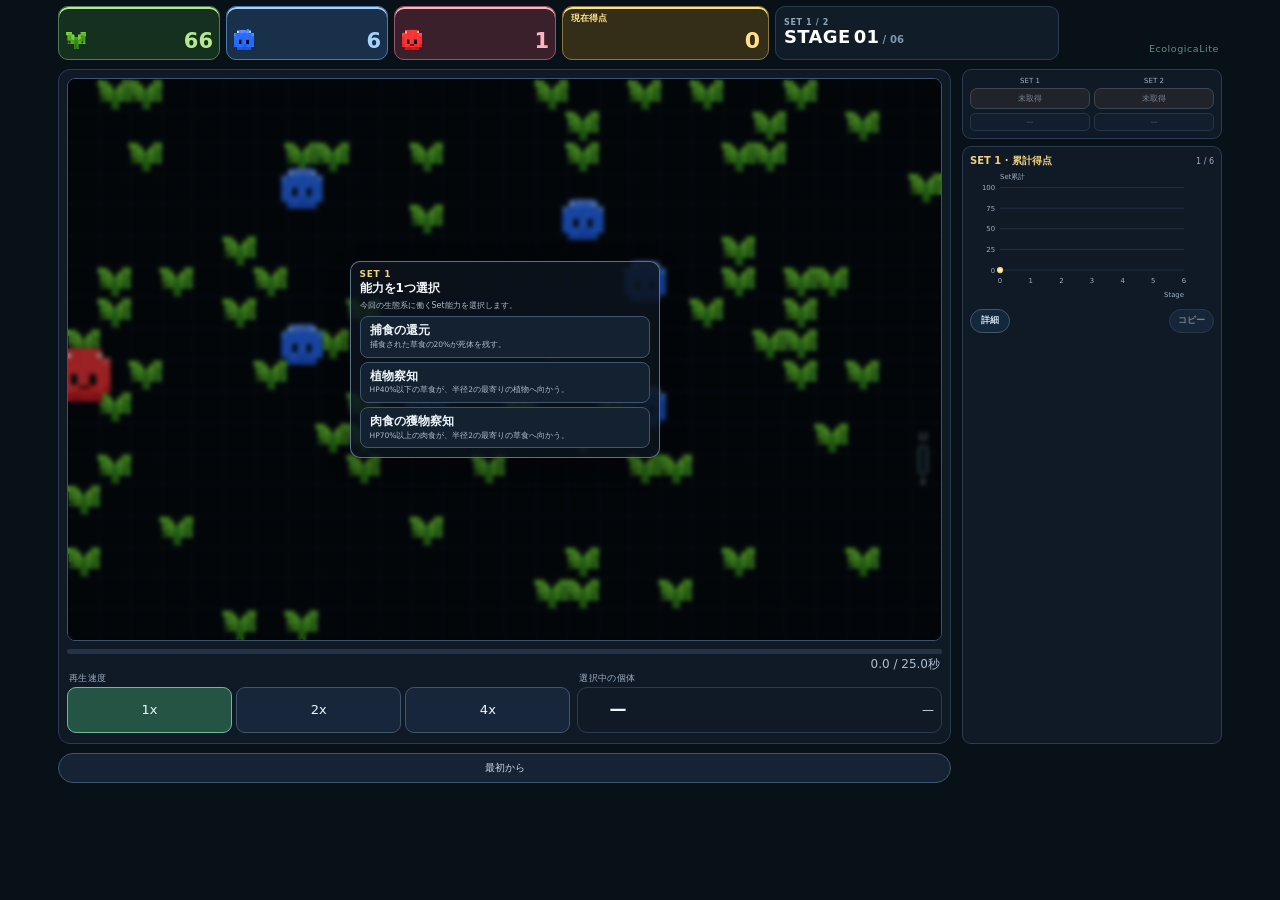
==== base.html @ d138f915 "Preserve functional baseline for preview" ====
<!doctype html>
<html lang="ja"><head><meta charset="utf-8"><meta name="viewport" content="width=device-width,initial-scale=1"><meta name="robots" content="noindex,nofollow,noarchive"><meta name="referrer" content="no-referrer"><title>EcologicaLite Preview</title>
<!-- EDIT ZONE: styles. Keep element ids and data-speed wiring intact. -->
<style id="v1r-styles">
:root{
  color-scheme:dark;
  --bg:#090c13;
  --panel:#101722;
  --line:#283445;
  --text:#edf3fa;
  --muted:#9aaabe;
  --accent:#99d9bf
}
*{
  box-sizing:border-box
}
body{
  margin:0;
  background:var(--bg);
  color:var(--text);
  font-family:system-ui,-apple-system,"Segoe UI",sans-serif
}
button,input{
  font:inherit
}
button{
  cursor:pointer;
  color:var(--text);
  background:#1b2838;
  border:1px solid #3b4e64;
  border-radius:10px;
  padding:11px 13px
}
button:hover{
  background:#26384c;
  border-color:#7c9fbc
}
button:focus-visible,input:focus-visible,summary:focus-visible{
  outline:2px solid var(--accent);
  outline-offset:3px
}
button:disabled{
  opacity:.5;
  cursor:wait
}
[hidden]{
  display:none!important
}
.wrap{
  max-width:1250px;
  margin:auto;
  padding:32px 26px 20px
}
header{
  display:flex;
  justify-content:space-between;
  align-items:center;
  gap:20px;
  margin-bottom:26px
}
.eyebrow{
  color:var(--accent);
  font-size:11px;
  letter-spacing:.19em;
  font-weight:700;
  margin:0 0 10px
}
h1{
  font-size:clamp(23px,3vw,34px);
  font-weight:650;
  letter-spacing:.025em;
  margin:0
}
h2{
  font-size:19px;
  line-height:1.6;
  margin:0 0 9px
}
.sub,.hint,.scope,.legend{
  color:var(--muted);
  font-size:13px;
  line-height:1.8
}
.sub{
  margin:8px 0 0
}
.badge{
  border:1px solid var(--line);
  border-radius:30px;
  padding:10px 16px;
  font-size:11px;
  letter-spacing:.12em;
  white-space:nowrap
}
.layout{
  display:grid;
  grid-template-columns:minmax(0,1fr) 315px;
  gap:24px;
  align-items:start
}
.board-panel{
  padding:16px;
  border:1px solid var(--line);
  border-radius:18px;
  background:var(--panel)
}
.board-head{
  display:flex;
  justify-content:space-between;
  font-size:13px;
  margin-bottom:18px
}
.board-head small{
  color:var(--muted);
  font-size:9px;
  letter-spacing:.15em;
  margin-left:8px
}
#status{
  color:var(--accent)
}
.stats{
  display:grid;
  grid-template-columns:repeat(4,1fr);
  gap:8px;
  margin-bottom:16px
}
.stats>div{
  background:#182130;
  border-radius:10px;
  padding:10px;
  position:relative;
  min-height:65px
}
.stats span{
  display:block;
  font-size:10px;
  color:var(--muted)
}
.stats strong{
  font-size:25px;
  font-variant-numeric:tabular-nums;
  font-weight:600
}
.stats img{
  position:absolute;
  width:25px;
  height:25px;
  object-fit:contain;
  right:8px;
  bottom:14px;
  image-rendering:pixelated
}
.stats .plant strong{
  color:#a4d485
}
.stats .herb strong{
  color:#80b9ff
}
.stats .carn strong{
  color:#ff9292
}
.canvasbox{
  background:#04070b;
  border:1px solid #3b485a;
  border-radius:10px;
  overflow:hidden
}
canvas{
  display:block;
  width:100%;
  image-rendering:pixelated
}
.timeline{
  display:flex;
  justify-content:space-between;
  gap:10px;
  font-size:11px;
  color:var(--muted);
  margin:15px 0 7px;
  font-variant-numeric:tabular-nums
}
progress{
  display:block;
  width:100%;
  height:5px;
  border:0;
  border-radius:4px;
  background:#233345;
  accent-color:var(--accent)
}
progress::-webkit-progress-bar{
  background:#233345;
  border-radius:4px
}
progress::-webkit-progress-value{
  background:var(--accent);
  border-radius:4px
}
.legend{
  font-size:10px;
  margin:12px 0 0
}
.legend span{
  opacity:.7
}
aside{
  padding:12px 0
}
#seed-form{
  margin:20px 0 17px
}
label{
  font-size:11px;
  color:var(--muted)
}
.seed-row{
  display:flex;
  gap:6px;
  margin-top:6px
}
.seed-row input{
  min-width:0;
  width:100%;
  padding:9px;
  color:var(--text);
  background:#111a26;
  border:1px solid var(--line);
  border-radius:8px;
  font-size:10px
}
.seed-row button{
  font-size:10px;
  padding:8px;
  white-space:nowrap
}
#choices{
  display:grid;
  gap:11px
}
.choice{
  text-align:left;
  padding:16px;
  background:#121d2a;
  transition:background .15s,border-color .15s
}
.choice strong{
  display:block;
  font-size:15px;
  margin-bottom:7px
}
.choice span{
  display:block;
  font-size:11px;
  color:var(--muted);
  line-height:1.7
}
.choice em{
  display:block;
  color:var(--accent);
  font-style:normal;
  font-size:11px;
  margin-top:10px
}
.scope{
  margin-top:24px;
  font-size:11px;
  border-top:1px solid var(--line);
  padding-top:18px
}
.running-note{
  font-size:13px;
  line-height:2;
  color:var(--muted);
  margin:32px 0
}
.result-score{
  padding:18px 0;
  border-bottom:1px solid var(--line)
}
.result-score span{
  font-size:12px;
  color:var(--muted)
}
.result-score strong{
  display:block;
  font-size:44px;
  font-variant-numeric:tabular-nums
}
dl{
  display:grid;
  grid-template-columns:1fr auto;
  gap:9px;
  font-size:12px;
  margin:20px 0
}
dt{
  color:var(--muted)
}
dd{
  margin:0;
  font-variant-numeric:tabular-nums
}
.primary{
  background:#245443;
  border-color:#50977b;
  width:100%
}
#back{
  width:100%;
  margin-top:10px;
  background:transparent
}
.diagnostics{
  margin-top:22px;
  color:var(--muted);
  font-size:11px
}
.diagnostics pre{
  white-space:pre-wrap;
  overflow-wrap:anywhere;
  max-height:360px;
  overflow:auto;
  background:#101722;
  padding:16px
}
a{
  color:#99c9ff
}
#error{
  background:#442229;
  padding:15px;
  border-radius:10px;
  margin-bottom:20px
}
@media(max-width:850px){
  .layout{
    grid-template-columns:1fr
  }
  .wrap{
    padding:20px 14px
  }
  header{
    align-items:start
  }
  .badge{
    font-size:9px;
    padding:9px
  }
  aside{
    padding:0
  }
  #choices{
    grid-template-columns:repeat(3,1fr)
  }
  .scope{
    margin-top:16px
  }
  .choice{
    padding:12px
  }
}
@media(max-width:560px){
  #choices{
    grid-template-columns:1fr
  }
  h1{
    font-size:22px
  }
  .badge{
    display:none
  }
  .board-panel{
    padding:11px
  }
  .stats img{
    width:18px;
    height:18px;
    right:6px;
    bottom:15px
  }
  .stats strong{
    font-size:22px
  }
  .stats>div{
    padding:8px
  }
  .legend{
    font-size:9px
  }
}
:root .stats{
  grid-template-columns:repeat(4,minmax(0,1fr)) 56px;
  gap:6px
}
:root .stats>div{
  padding:10px 7px
}
#normal-choices{
  display:grid;
  gap:11px
}
#owned{
  font-size:11px;
  overflow-wrap:anywhere
}
:root .stats img{
  left:7px;
  right:auto
}
:root .stats strong{
  display:block;
  text-align:right
}
:root .stats>div:not(.activity-card){
  background:var(--card-bg,#302b1c);
  border:1px solid var(--card-edge,#79683d);
  box-shadow:inset 0 3px 0 var(--card-accent,#efd17e)
}
:root .stats .plant{
  --card-bg:#192d20;
  --card-edge:#4d7951;
  --card-accent:#b5e58e
}
:root .stats .herb{
  --card-bg:#192a40;
  --card-edge:#466c9c;
  --card-accent:#9bcaff
}
:root .stats .carn{
  --card-bg:#37212a;
  --card-edge:#925766;
  --card-accent:#ffb0b9
}
:root .stats>div:not(.activity-card)>span{
  color:var(--card-accent,#efd17e);
  font-size:11px;
  font-weight:600
}
:root .stats>div:not(.activity-card)>strong{
  color:var(--card-accent,#ffe39a);
  font-weight:700
}
:root .stats .activity-card{
  padding:5px 3px;
  display:flex;
  flex-direction:column;
  align-items:center;
  gap:3px
}
#activity-meter,.test-activity-meter{
  position:relative;
  width:10px;
  height:29px;
  border:1px solid #73988b;
  border-radius:3px;
  background:#0e1820;
  overflow:hidden
}
#activity-fill,.test-activity-fill{
  position:absolute;
  bottom:0;
  left:0;
  right:0;
  background:#99d9bf;
  height:0
}
#activity-value{
  font-size:9px;
  white-space:nowrap;
  font-variant-numeric:tabular-nums
}
.observation{
  min-height:35px;
  display:flex;
  align-items:center;
  justify-content:space-between;
  gap:8px;
  font-size:11px;
  color:#c5d3e4;
  font-variant-numeric:tabular-nums
}
.observation button{
  flex-shrink:0;
  font-size:10px;
  padding:4px 7px
}
.timing-notice{
  font-size:11px;
  line-height:1.6;
  color:#c7b78f;
  border-left:2px solid #8b7b52;
  padding-left:10px;
  margin:0 0 16px
}
/* Playback and touch controls: safe to adjust without changing simulation. */
.playback{
  display:flex;
  align-items:center;
  gap:8px;
  margin:0 0 12px;
  font-size:12px;
  color:var(--muted)
}
.playback button{
  min-width:48px;
  min-height:44px;
  padding:8px
}
.playback button[aria-pressed="true"]{
  background:#245443;
  border-color:var(--accent);
  color:#e5fff4
}
button,summary{
  touch-action:manipulation
}
#field{
  touch-action:pan-y
}
.observation button{
  min-width:44px;
  min-height:44px
}
aside{
  min-width:0
}
.timeline{
  flex-wrap:wrap
}
.score-panel{
  border:1px solid var(--line);
  border-radius:12px;
  background:var(--panel);
  padding:12px;
  margin-bottom:18px;
  min-width:0
}
.score-panel h2{
  font-size:13px;
  letter-spacing:.06em;
  color:#efd17e;
  margin:0 0 4px
}
#score-graph,#test-score-graph{
  display:block;
  width:100%;
  height:auto;
  overflow:visible;
  font-variant-numeric:tabular-nums
}
#score-graph text,#test-score-graph text{
  fill:var(--muted);
  font-size:11px
}
.score-grid{
  stroke:var(--line);
  stroke-width:1
}
.score-area{
  fill:#efd17e;
  opacity:.08
}
.score-line{
  fill:none;
  stroke:#efd17e;
  stroke-width:2;
  stroke-linejoin:round;
  stroke-linecap:round
}
.score-point{
  fill:#efd17e
}
.score-live{
  fill:#fff0b9;
  stroke:#efd17e;
  stroke-width:2
}
.score-details{
  border-top:1px solid var(--line);
  font-size:12px
}
.score-details summary{
  display:flex;
  justify-content:space-between;
  align-items:center;
  min-height:44px;
  cursor:pointer;
  list-style:none;
  color:#c5d3e4
}
.score-details summary::-webkit-details-marker{
  display:none
}
.score-details summary span{
  font-size:10px
}
.score-details[open]>summary span{
  transform:rotate(180deg)
}
.stage-score-table{
  width:100%;
  border-collapse:collapse;
  font-size:12px;
  font-variant-numeric:tabular-nums
}
.stage-score-table caption{
  text-align:left;
  margin:4px 0 10px;
  color:var(--muted)
}
.stage-score-table th,.stage-score-table td{
  padding:7px 2px;
  text-align:right;
  border-bottom:1px solid var(--line);
  white-space:nowrap
}
.stage-score-table th:first-child{
  text-align:left;
  font-weight:500
}
.stage-score-table thead,.stage-score-table td:last-child{
  color:var(--muted);
  font-size:10px
}
.stage-score-table tr[data-state="進行中"]{
  color:#efd17e
}
.score-details .hint{
  font-size:11px
}
.final-set-scores{
  display:grid;
  grid-template-columns:1fr 1fr;
  gap:12px;
  margin:16px 0
}
.final-set-scores>div{
  padding:12px;
  border:1px solid var(--line);
  border-radius:10px
}
.final-set-scores span{
  font-size:11px;
  color:var(--muted)
}
.final-set-scores strong{
  display:block;
  text-align:right;
  font-size:23px;
  font-variant-numeric:tabular-nums
}
.result-score strong{
  font-size:clamp(44px,5vw,64px);
  text-align:right;
  color:#ffe39a;
  overflow-wrap:anywhere
}
@media(max-width:560px){
  :root .stats{
    grid-template-columns:repeat(4,minmax(0,1fr)) 45px;
    gap:4px
  }
  :root .stats>div{
    padding:8px 5px
  }
  .observation{
    font-size:10px
  }
}
/* Phone layout: population, board, then controls/details;
no separate mobile game. */
@media(max-width:560px){
  header{
    flex-wrap:wrap;
    gap:12px
  }
  .badge{
    display:block;
    white-space:normal
  }
  .seed-row input{
    font-size:16px
  }
  :root .stats{
    grid-template-columns:repeat(3,minmax(0,1fr)) 45px
  }
  :root .stats>div:nth-child(4){
    grid-column:1/-1;
    grid-row:2;
    min-height:48px;
    display:flex;
    align-items:center;
    justify-content:space-between;
    gap:12px
  }
  :root .stats .activity-card{
    grid-column:4;
    grid-row:1
  }
  .choice{
    min-height:64px
  }
  .observation{
    position:sticky;
    bottom:0;
    z-index:2;
    background:var(--panel);
    padding:6px 0;
    min-height:48px;
    font-size:12px
  }
}

</style>
<style id="chat-mobile-layout">
/* Chat mobile layout baseline, 2026-09-01.
   Display-only overrides: no ecology, RNG, score, ability or timing logic. */
html{
  background:var(--bg);
  -webkit-text-size-adjust:100%;
}
body{
  min-width:0;
  min-height:100vh;
  overflow-x:hidden;
}

@media (max-width:900px){
  .wrap{
    width:100%;
    max-width:none;
    margin:0;
    padding:8px 8px calc(18px + env(safe-area-inset-bottom));
  }

  header{
    position:sticky;
    top:0;
    z-index:20;
    display:grid;
    grid-template-columns:minmax(0,1fr) auto;
    align-items:center;
    gap:8px;
    min-height:46px;
    margin:0 0 8px;
    padding:7px 4px;
    background:rgba(9,12,19,.96);
    border-bottom:1px solid var(--line);
    backdrop-filter:blur(8px);
  }
  header h1,
  header .sub{
    display:none;
  }
  header .eyebrow{
    margin:0;
    font-size:10px;
    letter-spacing:.14em;
    white-space:nowrap;
  }
  .badge{
    display:block!important;
    margin:0;
    padding:7px 10px;
    border-radius:999px;
    font-size:10px;
    line-height:1;
    letter-spacing:.06em;
    white-space:nowrap!important;
    background:#121a25;
  }

  .layout{
    display:flex;
    flex-direction:column;
    gap:10px;
  }
  .layout:has(#selection:not([hidden])) aside,
  .layout:has(#normal-selection:not([hidden])) aside,
  .layout:has(#second-set-selection:not([hidden])) aside,
  .layout:has(#result:not([hidden])) aside{
    order:-1;
  }

  .board-panel{
    width:100%;
    min-width:0;
    padding:8px;
    border-radius:12px;
  }
  .board-head{
    min-height:24px;
    margin:0 2px 6px;
    font-size:10px;
    line-height:1.2;
  }
  .board-head small{
    display:none;
  }
  #status{
    font-size:10px;
    font-weight:650;
  }

  :root .stats{
    display:grid;
    grid-template-columns:repeat(3,minmax(0,1fr)) 42px;
    grid-auto-rows:auto;
    gap:5px;
    margin:0 0 6px;
  }
  :root .stats>div{
    min-height:47px;
    border-radius:8px;
    padding:6px 6px;
  }
  :root .stats>div:not(.activity-card){
    box-shadow:inset 0 2px 0 var(--card-accent,#efd17e);
  }
  :root .stats>div:not(.activity-card)>span{
    font-size:9px;
    line-height:1;
    white-space:nowrap;
  }
  :root .stats>div:not(.activity-card)>strong{
    margin-top:5px;
    font-size:20px;
    line-height:1;
  }
  :root .stats img{
    width:17px;
    height:17px;
    left:5px;
    bottom:5px;
  }
  :root .stats>div:nth-child(4){
    grid-column:1 / -1;
    grid-row:2;
    display:grid;
    grid-template-columns:1fr auto;
    align-items:center;
    min-height:38px;
    padding:6px 9px;
  }
  :root .stats>div:nth-child(4)>span{
    align-self:center;
  }
  :root .stats>div:nth-child(4)>strong{
    margin:0;
    font-size:24px;
  }
  :root .stats .activity-card{
    grid-column:4;
    grid-row:1;
    min-height:47px;
    padding:3px 2px;
    gap:2px;
  }
  :root .stats .activity-card>span{
    font-size:8px;
  }
  #activity-meter,.test-activity-meter{
    width:9px;
    height:23px;
  }
  #activity-value{
    font-size:8px;
    line-height:1;
  }

  .playback{
    display:grid;
    grid-template-columns:auto repeat(3,minmax(44px,52px));
    justify-content:start;
    align-items:center;
    gap:5px;
    margin:0 0 6px;
    font-size:10px;
  }
  .playback>span{
    margin-right:2px;
  }
  .playback button{
    min-width:44px;
    min-height:34px;
    padding:5px 8px;
    border-radius:8px;
    font-size:11px;
  }

  .canvasbox{
    width:100%;
    border-radius:7px;
  }
  canvas{
    width:100%;
    max-width:100%;
    height:auto;
  }

  .observation{
    position:static;
    min-height:36px;
    padding:4px 2px 0;
    font-size:11px;
    background:transparent;
  }
  .observation:has(#animal-hp:empty):has(#unpin[hidden]){
    display:none;
  }
  .observation button{
    min-width:42px;
    min-height:34px;
    padding:5px 8px;
  }

  .timeline{
    display:block;
    margin:5px 0 2px;
    text-align:center;
    line-height:1;
  }
  .timeline>span:first-child,
  .timeline>span:last-child{
    display:none;
  }
  .timeline>span:nth-child(2){
    font-size:0;
  }
  #time{
    font-size:10px;
    color:var(--muted);
  }
  progress{
    height:7px;
    margin:0;
  }
  #set-turn,
  .board-panel>.legend{
    display:none;
  }

  aside{
    width:100%;
    min-width:0;
    padding:0;
  }
  aside>section:not(.score-panel){
    padding:10px;
    border:1px solid var(--line);
    border-radius:12px;
    background:var(--panel);
  }
  aside .eyebrow{
    margin:0 0 4px;
    font-size:9px;
    letter-spacing:.14em;
  }
  aside h2{
    margin:0 0 5px;
    font-size:17px;
    line-height:1.35;
  }
  aside .hint{
    margin:0;
    font-size:11px;
    line-height:1.5;
  }

  #seed-form{
    margin:9px 0;
  }
  #seed-form label{
    display:none;
  }
  .seed-row{
    display:grid;
    grid-template-columns:minmax(0,1fr) auto;
    gap:5px;
    margin:0;
  }
  .seed-row input{
    min-height:38px;
    padding:7px 9px;
    font-size:12px;
  }
  .seed-row button{
    min-height:38px;
    padding:7px 10px;
    font-size:10px;
  }

  #choices,
  #normal-choices,
  #second-set-choices{
    display:grid;
    grid-template-columns:1fr;
    gap:6px;
    margin-top:8px;
  }
  .choice{
    min-height:70px;
    padding:10px 11px;
    border-radius:10px;
  }
  .choice strong{
    margin-bottom:3px;
    font-size:14px;
    line-height:1.25;
  }
  .choice span{
    display:-webkit-box;
    overflow:hidden;
    -webkit-box-orient:vertical;
    -webkit-line-clamp:2;
    font-size:10px;
    line-height:1.45;
  }
  .choice em{
    margin-top:5px;
    font-size:10px;
  }

  .score-panel{
    margin:0;
    padding:9px;
    border-radius:12px;
  }
  .score-panel h2{
    margin-bottom:3px;
    font-size:11px;
  }
  #score-graph,#test-score-graph{
    max-height:145px;
  }
  .score-details summary{
    min-height:38px;
  }
  .stage-score-table{
    font-size:10px;
  }
  .stage-score-table th,
  .stage-score-table td{
    padding:5px 1px;
  }

  #active .running-note{
    margin:8px 0 0;
    font-size:11px;
    line-height:1.5;
  }
  #owned{
    margin:6px 2px 0;
    padding:0;
    font-size:10px;
    line-height:1.45;
  }
  .scope,
  .diagnostics{
    display:none;
  }
  #back{
    min-height:40px;
    margin-top:6px;
  }

  .result-score{
    padding:10px 0;
  }
  .result-score strong{
    font-size:38px;
  }
  .final-set-scores{
    gap:6px;
  }
  .final-set-scores>div{
    padding:9px;
  }
}

@media (max-width:430px){
  .wrap{
    padding-left:6px;
    padding-right:6px;
  }
  header{
    grid-template-columns:1fr auto;
    min-height:42px;
    padding:5px 2px;
  }
  header .eyebrow{
    font-size:9px;
  }
  .badge{
    padding:6px 8px;
    font-size:9px;
  }
  .board-panel{
    padding:6px;
  }
  :root .stats{
    grid-template-columns:repeat(3,minmax(0,1fr)) 38px;
    gap:4px;
  }
  :root .stats>div{
    min-height:44px;
    padding:5px;
  }
  :root .stats>div:not(.activity-card)>strong{
    font-size:18px;
  }
  :root .stats>div:nth-child(4)>strong{
    font-size:22px;
  }
  .playback{
    grid-template-columns:auto repeat(3,46px);
  }
  .playback button{
    min-width:42px;
    min-height:32px;
  }
  aside>section:not(.score-panel){
    padding:9px;
  }
  aside h2{
    font-size:16px;
  }
  .choice{
    min-height:66px;
    padding:9px 10px;
  }
}

/* Google Drive / iOS Quick Look often previews HTML as paged print output.
   Keep that preview close enough to the phone layout to judge spacing. */
@media print{
  @page{
    margin:0;
  }
  html,body{
    margin:0!important;
    background:#090c13!important;
    color:#edf3fa!important;
    -webkit-print-color-adjust:exact!important;
    print-color-adjust:exact!important;
  }
  .wrap{
    width:390px!important;
    max-width:390px!important;
    margin:0 auto!important;
    padding:8px!important;
  }
  header{
    position:static!important;
  }
  .layout{
    display:flex!important;
    flex-direction:column!important;
    gap:10px!important;
  }
  .board-panel,
  aside>section,
  .score-panel{
    break-inside:avoid;
  }
  .diagnostics,
  .scope{
    display:none!important;
  }
}

</style>
<style id="chat-layout-batch-20260901">
/* Layout-review pass: display only. Keeps simulation rules/RNG untouched. */
:root{--board-ratio:1.5555556}
.layout-preview-controls{display:none}
.stats{grid-template-columns:repeat(4,minmax(0,1fr))!important}
.canvasbox{
  position:relative;
  width:100%;
  aspect-ratio:var(--board-ratio);
  overflow:hidden;
}
#field{
  width:100%;
  height:100%!important;
}
.canvasbox>.activity-card{
  position:absolute;
  z-index:4;
  right:6px;
  top:50%;
  transform:translateY(-50%);
  width:26px;
  min-height:76px;
  padding:5px 3px;
  display:flex;
  flex-direction:column;
  align-items:center;
  justify-content:center;
  gap:4px;
  border:1px solid rgba(153,217,191,.48);
  border-radius:7px;
  background:rgba(9,18,24,.78);
  backdrop-filter:blur(2px);
}
.canvasbox>.activity-card>span{font-size:8px;color:#b6d9ca;line-height:1}
.canvasbox>.activity-card #activity-meter{height:39px;width:8px}
.canvasbox>.activity-card #activity-value{font-size:7px;line-height:1;color:#c8d8df;white-space:nowrap}

.ability-overlay{
  position:absolute;
  inset:0;
  z-index:8;
  display:flex;
  align-items:stretch;
  justify-content:stretch;
  padding:7px;
  background:rgba(4,7,11,.78);
  backdrop-filter:blur(2px);
}
.ability-overlay:not(:has(section:not([hidden]))){display:none}
.ability-overlay>section{
  width:100%;
  min-width:0;
  margin:0;
  padding:8px;
  border:1px solid rgba(116,141,169,.52);
  border-radius:10px;
  background:rgba(14,22,32,.94);
  overflow:auto;
  overscroll-behavior:contain;
}
.ability-overlay .eyebrow{display:none}
.ability-overlay h2{margin:0 0 3px;font-size:14px;line-height:1.2}
.ability-overlay .hint{margin:0 0 5px;font-size:9px;line-height:1.3;color:#aebdce}
.ability-overlay #seed-form{display:none}
.ability-overlay #choices,
.ability-overlay #normal-choices,
.ability-overlay #second-set-choices{
  display:grid;
  grid-template-columns:1fr;
  gap:5px;
  margin:5px 0 0;
}
.ability-overlay .choice{
  min-height:0;
  padding:7px 9px;
  border-radius:8px;
  background:#142131;
}
.ability-overlay .choice strong{margin:0 0 2px;font-size:12px;line-height:1.15}
.ability-overlay .choice span{
  display:-webkit-box;
  overflow:hidden;
  -webkit-box-orient:vertical;
  -webkit-line-clamp:1;
  font-size:9px;
  line-height:1.25;
}
.ability-overlay .choice em{display:none}
.canvasbox:has(.ability-overlay section:not([hidden]))>.activity-card{opacity:0;pointer-events:none}
body[data-layout-preview="game"] .ability-overlay{display:none!important}

@media (max-width:900px){
  .layout-preview-controls{
    display:flex;
    align-items:center;
    justify-content:flex-end;
    gap:5px;
    margin:-2px 2px 7px;
    font-size:9px;
    color:var(--muted);
  }
  .layout-preview-controls>span{margin-right:auto}
  .layout-preview-controls button{
    min-height:30px;
    padding:4px 9px;
    border-radius:999px;
    font-size:10px;
  }
  .layout-preview-controls button[aria-pressed="true"]{
    background:#245443;
    border-color:#69a890;
  }

  .board-head{display:none}
  :root .stats,
  .stats{
    grid-template-columns:repeat(2,minmax(0,1fr))!important;
    grid-auto-rows:50px;
    gap:5px;
    margin:0 0 6px;
  }
  :root .stats>div,
  .stats>div{
    grid-column:auto!important;
    grid-row:auto!important;
    min-height:50px!important;
    height:50px;
    padding:6px 8px!important;
    display:block!important;
    border-radius:8px;
  }
  :root .stats>div:not(.activity-card)>span{font-size:9px;line-height:1}
  :root .stats>div:not(.activity-card)>strong{
    margin-top:7px!important;
    font-size:20px!important;
    line-height:1!important;
    text-align:right;
  }
  :root .stats img{width:18px;height:18px;left:7px;bottom:6px}

  .canvasbox{border-radius:7px}
  .canvasbox>.activity-card{
    right:5px;
    width:24px;
    min-height:68px;
    padding:4px 2px;
    border-radius:6px;
  }
  .canvasbox>.activity-card #activity-meter{height:35px;width:7px}
  .canvasbox>.activity-card #activity-value{font-size:6px}

  progress{margin-top:5px}
  .timeline{margin:4px 0 6px}
  .playback{
    display:flex;
    justify-content:center;
    gap:6px;
    margin:0 0 9px;
  }
  .playback>span{font-size:9px}
  .playback button{min-width:48px;min-height:34px;padding:5px 10px}

  aside{display:flex;flex-direction:column;gap:7px}
  #score-panel{order:1}
  aside>.observation{
    order:2;
    min-height:0;
    margin:0;
    padding:8px 10px;
    border:1px solid var(--line);
    border-radius:10px;
    background:var(--panel);
    font-size:10px;
  }
  #active{display:none!important}
  #back{order:5}
  #owned{
    order:3;
    margin:0;
    padding:8px 10px;
    border:1px solid var(--line);
    border-radius:10px;
    background:var(--panel);
    font-size:10px;
  }
  #result{order:1}

  .score-panel{margin:0!important}
  .score-panel h2{font-size:12px}
  #score-graph,#test-score-graph{max-height:128px}

  .ability-overlay{padding:6px}
  .ability-overlay>section{padding:7px}
  .ability-overlay h2{font-size:13px}
  .ability-overlay .hint{font-size:8px;line-height:1.2}
  .ability-overlay .choice{padding:6px 8px}
  .ability-overlay .choice strong{font-size:11px}
  .ability-overlay .choice span{font-size:8px}
}

@media (max-width:430px){
  :root .stats,.stats{grid-auto-rows:47px}
  :root .stats>div,.stats>div{height:47px;min-height:47px!important}
  :root .stats>div:not(.activity-card)>strong{font-size:19px!important;margin-top:6px!important}
  .ability-overlay{padding:5px}
  .ability-overlay>section{padding:6px}
  .ability-overlay h2{font-size:12px}
  .ability-overlay .hint{display:none}
  .ability-overlay .choice{padding:6px 7px}
  .ability-overlay .choice strong{font-size:10.5px}
  .ability-overlay .choice span{font-size:7.5px}
}

</style>
<meta http-equiv="Content-Security-Policy" content="default-src 'none'; img-src data:; style-src 'unsafe-inline'; script-src 'unsafe-inline'; connect-src 'none'; form-action 'none'"><script type="application/json" id="v1r-release">{
  "format": "v1r-standalone-ui-1",
  "sourceFileSHA256": {
    "runner/ability_screen/core.js": "03d3e25a3f81aa8061e05c32c819502030acd93634dbe6e734dd39e5be5dd314",
    "runner/ability_screen/run.js": "105c73078d0b08a68b8ac9c1952f910f4f496120fa97aa99b576e44bc12348e5",
    "runner/ability_screen/config.default.json": "df6bd7d427d66b2b725d485ba4b9ace5964bcfb575cafab829b600da8a21d6fc",
    "browser/stage1/server.js": "df1289dc326d1f1f6879462d24963b83b7b6ad7ed16b69a7ff24f24bacd46f67",
    "browser/stage1/build-standalone.js": "de3d5c878eeacf9bc3ea0e39828b7c05eff016bc12bcadf1294a119652883dd1",
    "browser/stage1/session.mjs": "3681fd4c3f6f97a2666ce2f7a9d8add58bda37acd04430ef8b75d0259e0c47b7",
    "browser/stage1/set1-session.mjs": "889a57d14e95ad163071d81ae586081d5960de36578606dff100431df5e33821",
    "browser/stage1/renderer.mjs": "e9035be332ff8e3389ba7d2099ce02b54e44f3191ab26704046728a0d9786e7f",
    "browser/stage1/score-view.mjs": "b66560935d7d8c8d5f97e52d97859c36242cb52c7740d0cd64f6cfd8358aea3a",
    "browser/stage1/pointer-input.mjs": "7f7c193887bfd57d720793cfb5c1fc7e561abdfa159eed819c8aebbf6650fefc",
    "browser/stage1/app.mjs": "7ef24ba5e6b47be02eb56433b38eba012beb13fc21170eb51026412797d4665d",
    "browser/stage1/index.html": "7e46645c4b249d93f73d9a3d99b0a4a6363f3f813b22a4adaa1487ca063a821e",
    "browser/stage1/style.css": "8384ec8e51f678191e5092177c5e6956e1466d17696ebbc7e49e1ff8b9981e34"
  },
  "assetSHA256": {
    "plant.png": "6ed487caf50ae137971d86d6fd86bd2a32ae0f15a8c05d40c3e9e0a872d92156",
    "herbivore.png": "2e29f866035e05e807022e9307c46a26a3496d7c6aa479651ce1181907743553",
    "carnivore.png": "fc59978eba72f98fc478a42b3a296a643f85d9f106c383360416cdc5d06e4ea1"
  },
  "configSHA256": "d3b8a87c00cef06f0bc351d9f0d7a3abc4041380180015275cf1667d8e21f915",
  "sourceTreeSHA256": "3c178174645371d233f7d84d7c3c0cab7799833e347d12639ec4476109cb8a75",
  "rebuild": "node browser/stage1/build-standalone.js",
  "check": "node browser/stage1/standalone-test.mjs",
  "runtimeNetwork": false
}</script>
<style id="integrated-layout-review-base-0">

:root{--bg:#081018;--panel:#101a27;--line:#2b3c50;--text:#edf4fb;--muted:#9dafc2;--mint:#99d9bf;--gold:#efd17e;--plant-img:url("[data-uri]");--herb-img:url("[data-uri]");--carn-img:url("[data-uri]")}
*{box-sizing:border-box}html,body{margin:0;min-height:100%;background:var(--bg);color:var(--text);font-family:system-ui,-apple-system,"Segoe UI",sans-serif;-webkit-text-size-adjust:100%}body{overflow-x:hidden;overflow-y:auto}.view-radio{position:fixed;opacity:0;pointer-events:none}.app{width:100%;max-width:720px;margin:0 auto;padding:10px 10px calc(28px + env(safe-area-inset-bottom))}.top{display:flex;align-items:center;justify-content:space-between;gap:8px;padding:6px 2px 10px;border-bottom:1px solid var(--line)}.brand{font-size:12px;font-weight:800;letter-spacing:.15em;color:var(--mint)}.stage{font-size:12px;letter-spacing:.08em;border:1px solid var(--line);border-radius:999px;padding:7px 11px;background:#111c29;white-space:nowrap}.modebar{display:flex;align-items:center;gap:6px;padding:10px 0 8px}.modebar span{margin-right:auto;color:var(--muted);font-size:11px}.modebar label{min-height:38px;display:flex;align-items:center;padding:0 14px;border:1px solid #40566f;border-radius:999px;background:#152335;font-size:13px;touch-action:manipulation}body:has(#view-game:checked) label[for="view-game"],body:has(#view-select:checked) label[for="view-select"]{background:#245443;border-color:#75b59c;color:#ecfff7}
.cards{display:grid;grid-template-columns:1fr 1fr;gap:6px;margin:4px 0 8px}.card{height:70px;padding:8px 10px;border-radius:12px;border:1px solid var(--edge);background:var(--card);box-shadow:inset 0 3px 0 var(--accent);position:relative}.card .label{font-size:12px;font-weight:700;color:var(--accent)}.card .num{position:absolute;right:10px;bottom:6px;font-size:29px;line-height:1;font-weight:750;color:var(--accent)}.card .ico{position:absolute;left:10px;bottom:10px;width:28px;height:28px;background-size:contain;background-repeat:no-repeat;background-position:center;image-rendering:pixelated}.plant{--card:#15301f;--edge:#4f7d55;--accent:#b8e792}.herb{--card:#19304a;--edge:#4f79aa;--accent:#a5d3ff}.carn{--card:#3a202a;--edge:#955769;--accent:#ffb4be}.score{--card:#342d18;--edge:#8b7740;--accent:#ffe08b}.plant .ico{background-image:var(--plant-img)}.herb .ico{background-image:var(--herb-img)}.carn .ico{background-image:var(--carn-img)}
.board-shell{border:1px solid var(--line);border-radius:15px;background:var(--panel);padding:8px}.board{position:relative;width:100%;aspect-ratio:28/18;overflow:hidden;border:1px solid #425369;border-radius:10px;background-color:#02070b;background-image:linear-gradient(rgba(67,86,105,.18) 1px,transparent 1px),linear-gradient(90deg,rgba(67,86,105,.18) 1px,transparent 1px);background-size:3.57% 5.56%}.ent{position:absolute;display:block;transform:translate(-50%,-50%);background-size:contain;background-repeat:no-repeat;background-position:center;image-rendering:pixelated;pointer-events:none}.plant-ent{width:4.2%;height:6.5%;background-image:var(--plant-img)}.herb-ent{width:5.3%;height:8.3%;background-image:var(--herb-img)}.carn-ent{width:6.8%;height:10.6%;background-image:var(--carn-img)}
.activity{position:absolute;right:6px;top:50%;transform:translateY(-50%);z-index:5;width:28px;padding:5px 4px;border:1px solid rgba(153,217,191,.55);border-radius:8px;background:rgba(8,17,24,.86);text-align:center}.activity b{display:block;font-size:8px;color:#b9d8cd;margin-bottom:4px}.meter{position:relative;width:8px;height:46px;margin:auto;border:1px solid #80a99b;border-radius:3px;overflow:hidden;background:#0c1820}.meter i{position:absolute;left:0;right:0;bottom:0;height:42%;background:var(--mint)}.activity small{display:block;margin-top:3px;font-size:8px;color:#c9d6de}
.overlay{position:absolute;inset:0;z-index:10;padding:7px;background:rgba(3,7,11,.82);display:none}#view-select:checked~.app .overlay{display:flex}.overlay-inner{width:100%;height:100%;padding:8px;border:1px solid #60768f;border-radius:10px;background:rgba(14,22,32,.96);overflow:hidden}.overlay h2{font-size:14px;margin:0 0 5px}.choices{display:grid;gap:5px}.choice{min-height:54px;padding:7px 9px;border:1px solid #40566f;border-radius:8px;background:#142131}.choice strong{display:block;font-size:12px;margin-bottom:2px}.choice p{margin:0;color:#aebdce;font-size:9px;line-height:1.3}
.timeblock{padding:8px 0 2px}.bar{height:6px;border-radius:999px;background:#23374b;overflow:hidden}.bar i{display:block;width:38%;height:100%;background:var(--mint)}.time{text-align:center;color:#aebdce;font-size:12px;margin-top:5px}.speed{display:flex;align-items:center;gap:7px;padding:6px 0 2px}.speed span{font-size:12px;color:var(--muted);margin-right:2px}.speed b{min-width:54px;text-align:center;padding:9px 10px;border:1px solid #40566f;border-radius:10px;background:#17263a;font-size:13px;font-weight:500}.speed b.active{background:#245443;border-color:#75b59c}.below{margin-top:10px;display:grid;gap:9px}.panel{border:1px solid var(--line);border-radius:12px;background:var(--panel);padding:10px}.panelhead{display:flex;align-items:baseline;justify-content:space-between;gap:8px;margin-bottom:6px}.panelhead strong{font-size:13px;color:var(--gold)}.panelhead span{font-size:10px;color:var(--muted)}.graph{width:100%;height:auto;display:block}.info-row{display:grid;grid-template-columns:1fr 1fr;gap:7px}.mini{min-height:74px}.mini .title{font-size:10px;color:var(--muted);margin-bottom:5px}.mini strong{font-size:13px}.chips{display:flex;flex-wrap:wrap;gap:5px;margin-top:5px}.chip{font-size:9px;padding:4px 6px;border:1px solid #40566f;border-radius:999px;background:#152335;color:#cbd7e4}.note{font-size:10px;color:#7f94a9;text-align:center;padding:5px 0 0}@media(max-width:420px){.app{padding-left:8px;padding-right:8px}.stage{font-size:10px}.card{height:64px}.card .num{font-size:26px}.modebar label{padding:0 12px}}

</style>
<style id="integrated-layout-review-v2">

html,body{min-height:100%;overscroll-behavior-y:auto}body{overflow-y:auto}.app{max-width:430px;padding:8px 8px calc(8px + env(safe-area-inset-bottom));min-height:auto}.top{padding:3px 1px 6px}.stage{order:0;font-size:11px;padding:5px 8px;border-radius:8px;font-weight:750;color:#eef5fb}.brand{order:1;font-size:9px;opacity:.65;letter-spacing:.12em}.modebar{padding:5px 0 5px}.modebar span{font-size:9px}.modebar label{min-height:30px;padding:0 10px;font-size:11px}
.cards{gap:5px;margin:2px 0 6px}.card{height:45px;padding:5px 8px;border-radius:9px;box-shadow:inset 0 2px 0 var(--accent)}.card .ico{left:9px;bottom:7px;width:27px;height:27px}.card .num{right:9px;bottom:7px;font-size:24px}.card.score .label{font-size:9px}.card.score .num{font-size:22px}.board-shell{padding:5px;border-radius:12px}.board{border-radius:8px}
.activity{right:4px;width:14px;padding:0;border:0;background:transparent;border-radius:0}.activity b,.activity small{display:none}.meter{width:7px;height:48px;border-color:rgba(153,217,191,.72);background:rgba(4,10,14,.22);box-shadow:0 0 0 1px rgba(0,0,0,.18)}
.timeblock{padding:5px 0 0}.bar{height:5px}.time{font-size:10px;margin-top:3px}.speed{padding:4px 0 0;gap:5px}.speed span{font-size:10px}.speed b{min-width:46px;padding:6px 8px;border-radius:8px;font-size:11px}
.below.compact-below{display:grid;grid-template-columns:1fr 1fr;gap:6px;margin-top:6px;align-items:stretch}.panel{padding:7px;border-radius:9px}.graph-panel{min-width:0}.panelhead{margin-bottom:2px}.panelhead strong{font-size:10px}.panelhead span{font-size:8px}.graph{height:104px}.right-stack{display:grid;grid-template-rows:minmax(34px,1fr) minmax(100px,3fr);gap:5px;min-width:0}.hp-panel{display:flex;flex-direction:column;justify-content:center;min-height:0}.hp-panel .title{font-size:8px;color:var(--muted);margin-bottom:2px}.hp-line{display:flex;align-items:baseline;justify-content:space-between;gap:5px;white-space:nowrap}.hp-line strong{font-size:10px}.hp-line span{font-size:8px;color:#cbd7e4}.abilities-panel{min-height:0}.ability-columns{display:grid;grid-template-columns:1fr 1fr;gap:4px;height:100%}.ability-set{min-width:0}.set-label{font-size:7px;color:var(--muted);text-align:center;margin-bottom:3px}.set-ability{font-size:8px;line-height:1.15;text-align:center;padding:5px 3px;border-radius:7px;background:#5b4d20;border:1px solid #bda35b;color:#ffe89b;white-space:nowrap;overflow:hidden;text-overflow:ellipsis}.set-ability.empty{background:#20242a;border-color:#3d4651;color:#788696}.normal-abilities{display:grid;gap:3px;margin-top:4px}.normal-abilities span{display:block;font-size:7px;line-height:1.15;padding:4px 3px;border:1px solid #40566f;border-radius:5px;background:#152335;color:#cbd7e4;white-space:nowrap;overflow:hidden;text-overflow:ellipsis}.muted-list span{opacity:.45;text-align:center}.ability-item{position:relative;outline:none}.ability-item:hover::after,.ability-item:focus::after{content:attr(data-tip);position:absolute;z-index:30;left:50%;bottom:calc(100% + 5px);transform:translateX(-50%);width:160px;max-width:70vw;padding:7px 8px;border:1px solid #617892;border-radius:7px;background:#101a27;color:#edf4fb;font-size:9px;line-height:1.35;white-space:normal;box-shadow:0 8px 24px rgba(0,0,0,.35)}
.note{display:none}.overlay{padding:5px}.overlay-inner{padding:6px}.overlay h2{font-size:12px;margin-bottom:4px}.choice{min-height:48px;padding:6px 7px}.choice strong{font-size:11px}.choice p{font-size:8px}
@media(max-width:390px){.app{padding-left:6px;padding-right:6px}.stage{font-size:10px}.card{height:42px}.card .ico{width:25px;height:25px}.card .num{font-size:22px}.graph{height:96px}.right-stack{grid-template-rows:minmax(32px,1fr) minmax(92px,3fr)}.set-ability{font-size:7px}.normal-abilities span{font-size:6.8px}}

</style>
<style id="integrated-layout-review-v3">

/* latest mobile layout review adjustments */
.stage{display:flex;flex-direction:column;align-items:flex-start;justify-content:center;gap:0;border-radius:9px;padding:4px 8px;line-height:1.05;letter-spacing:0;background:#111c29}
.stage span{font-size:8px;color:#91a5b9;font-weight:700;letter-spacing:.08em}
.stage strong{font-size:18px;line-height:1.05;color:#fff;font-weight:850;letter-spacing:.035em}
@media(max-width:390px){.stage strong{font-size:17px}}

/* Keep the box garden visible during ability choice. */
.overlay{padding:0;background:rgba(2,6,10,.38);align-items:center;justify-content:center}
.overlay-inner{width:min(78%,310px);height:auto;max-height:94%;padding:8px 9px 9px;border:1px solid rgba(112,137,161,.82);border-radius:10px;background:rgba(14,22,32,.78);box-shadow:0 8px 24px rgba(0,0,0,.28);overflow:hidden;backdrop-filter:blur(1.2px);-webkit-backdrop-filter:blur(1.2px)}
.overlay-stage{font-size:9px;line-height:1;color:#efd17e;font-weight:800;letter-spacing:.08em;margin-bottom:3px}
.overlay h2{font-size:12px;line-height:1.15;margin:0 0 6px;color:#f5f8fb}
.choices{gap:4px}.choice{min-height:0;padding:6px 7px;background:rgba(20,33,49,.86)}.choice strong{font-size:10px}.choice p{font-size:7.5px;line-height:1.25}

/* Playback + selected individual share one compact row. */
.speed-row{display:grid;grid-template-columns:minmax(0,1.45fr) minmax(110px,.95fr);gap:6px;align-items:stretch;padding-top:4px}
.speed{padding:0;gap:4px;min-width:0}.speed span{font-size:8px;margin-right:0;white-space:nowrap}.speed b{min-width:0;flex:1;padding:5px 4px;border-radius:7px;font-size:10px}
.hp-compact{min-width:0;border:1px solid var(--line);border-radius:8px;background:var(--panel);padding:4px 6px;display:grid;grid-template-columns:auto 1fr;grid-template-rows:auto auto;column-gap:5px;align-content:center}
.hp-compact span{grid-column:1/3;font-size:7px;line-height:1;color:var(--muted)}.hp-compact strong{font-size:9px;line-height:1.15;white-space:nowrap}.hp-compact em{font-style:normal;font-size:8px;line-height:1.15;color:#cbd7e4;text-align:right;white-space:nowrap}

/* Bottom right is now dedicated to acquired abilities. */
.below.compact-below{grid-template-columns:1fr 1fr}.abilities-panel{height:100%;min-width:0}.ability-columns{height:100%}
.graph-panel,.abilities-panel{min-height:126px}
.graph{height:106px}
@media(max-width:390px){.speed-row{grid-template-columns:minmax(0,1.35fr) minmax(102px,.9fr);gap:4px}.hp-compact{padding:3px 5px}.graph-panel,.abilities-panel{min-height:118px}.graph{height:98px}.overlay-inner{width:80%;padding:7px 8px}.choice{padding:5px 6px}.choice strong{font-size:9.5px}.choice p{font-size:7px}}

</style>
<style id="integrated-layout-review-v4">

/* Current stage is the focal number; the total is deliberately secondary. */
.stage strong{display:flex;align-items:baseline;gap:3px}
.stage strong .stage-current{font-size:1em;color:#fff;font-weight:900}
.stage strong .stage-total{font-size:.56em;line-height:1;color:#8296aa;font-weight:700;letter-spacing:.015em}

/* Time and playback label share the same visual band, but not the exact baseline. */
.timeblock{padding-bottom:0}
.control-meta{position:relative;min-height:18px;margin-top:3px}
.control-meta .time{margin:0;text-align:center;font-size:10px;line-height:1.1;color:#aebdce}
.speed-title{position:absolute;left:2px;top:3px;font-size:8px;line-height:1;color:var(--muted);letter-spacing:.02em}
.speed-row{padding-top:1px}
.speed{padding:0;gap:4px}
.speed b{min-width:0;flex:1;padding:5px 4px;border-radius:7px;font-size:10px}

/* Both bottom frames grow together; the graph can use the extra vertical room later. */
.graph-panel,.abilities-panel{min-height:148px}
.graph{height:128px}
.ability-columns{align-content:start}

/* Set-ability choices use the same warm family as acquired Set abilities. */
.overlay.set-selection .choice,.choice.set-choice{background:rgba(88,73,27,.88);border-color:#bda35b;color:#fff3bd}
.overlay.set-selection .choice p,.choice.set-choice p{color:#eadba6}

@media(max-width:390px){
  .control-meta{min-height:17px;margin-top:2px}
  .control-meta .time{font-size:9px}
  .speed-title{top:4px;font-size:7.5px}
  .graph-panel,.abilities-panel{min-height:142px}
  .graph{height:122px}
}

</style>
<style id="integrated-layout-review-v5">

/* v5: gameplay layout cleanup */
.brand{font-size:11px;letter-spacing:.08em;text-transform:none;color:#94d5bd;text-align:right}
.cards{grid-template-columns:repeat(4,minmax(0,1fr));gap:5px;margin:4px 0 10px}
.card{height:54px;padding:6px 8px;border-radius:10px}
.card .ico{left:8px;bottom:8px;width:22px;height:22px}
.card .label{font-size:9px;line-height:1.1}
.card .num{right:8px;bottom:7px;font-size:21px}
.score .label{position:absolute;left:8px;top:7px;max-width:44px}
.board-shell{padding:8px 8px 10px}
.board{aspect-ratio:28/18.4}
.activity{top:56%;right:7px;transform:translateY(-50%)}
.timeblock{padding:8px 0 0}
.control-meta{min-height:0;margin-top:5px}
.control-meta .time{text-align:left;font-size:12px;line-height:1.1}
.speed-row{display:grid;grid-template-columns:minmax(0,.98fr) minmax(0,1.02fr);gap:8px;align-items:start;padding-top:6px}
.speed-wrap{min-width:0}
.speed-head{font-size:9px;line-height:1;color:var(--muted);margin:0 0 5px 2px;letter-spacing:.03em}
.speed{display:grid;grid-template-columns:repeat(3,minmax(0,1fr));gap:4px;padding:0}
.speed b{display:flex;align-items:center;justify-content:center;min-width:0;padding:10px 0;border-radius:9px;font-size:13px;line-height:1}
.hp-compact{min-width:0;min-height:58px;padding:7px 8px;border-radius:10px;display:grid;grid-template-columns:1fr auto;grid-template-rows:auto 1fr;column-gap:6px;row-gap:4px;align-items:center}
.hp-compact span{grid-column:1/3;font-size:9px;line-height:1;color:var(--muted)}
.hp-compact strong{display:flex;align-items:center;gap:6px;font-size:18px;line-height:1;color:#edf4fb;font-weight:800;white-space:nowrap}
.hp-compact em{font-style:normal;font-size:13px;line-height:1;text-align:right;color:#d2dcea;white-space:nowrap;align-self:end}
.hp-species{display:inline-block;width:20px;height:20px;background-size:contain;background-repeat:no-repeat;background-position:center;image-rendering:pixelated;flex:0 0 auto}
.hp-species.herb-icon{background-image:var(--herb-img)}
.hp-species.plant-icon{background-image:var(--plant-img)}
.hp-species.carn-icon{background-image:var(--carn-img)}
@media(max-width:390px){
  .brand{font-size:10px}
  .cards{gap:4px}
  .card{height:50px;padding:5px 7px}
  .card .ico{width:20px;height:20px;left:7px;bottom:7px}
  .card .num{right:7px;bottom:6px;font-size:19px}
  .score .label{font-size:8px;left:7px;top:6px;max-width:38px}
  .activity{top:57%}
  .control-meta .time{font-size:11px}
  .speed-row{grid-template-columns:minmax(0,.95fr) minmax(0,1.05fr);gap:6px}
  .speed-head{font-size:8px;margin-bottom:4px}
  .speed b{padding:8px 0;font-size:12px}
  .hp-compact{min-height:54px;padding:6px 7px}
  .hp-compact span{font-size:8px}
  .hp-compact strong{font-size:16px;gap:5px}
  .hp-compact em{font-size:11px}
  .hp-species{width:18px;height:18px}
}

</style>
<style id="integrated-layout-review-v6">

/* v6: move review toggle down, recenter time, and clean selected-individual area */
.control-meta .time{text-align:center}
.speed-row{align-items:stretch}
.speed-wrap,.hp-wrap{min-width:0;display:grid;grid-template-rows:auto 1fr;row-gap:5px}
.speed-head,.hp-head{font-size:9px;line-height:1;color:var(--muted);margin:0 0 0 2px;letter-spacing:.03em}
.speed{height:46px;display:grid;grid-template-columns:repeat(3,minmax(0,1fr));align-items:stretch}
.speed b{height:100%}
.hp-compact{height:46px;min-height:46px;padding:6px 8px;display:grid;grid-template-columns:1fr auto;grid-template-rows:1fr;align-items:center}
.hp-compact strong{font-size:18px;align-self:center}
.hp-compact em{align-self:center}
.hp-compact span{display:none}
.bottom-modebar{justify-content:flex-end;padding:12px 0 2px;gap:5px;opacity:.9}
.bottom-modebar span{margin-right:4px;font-size:9px;white-space:nowrap}
.bottom-modebar label{min-height:28px;padding:0 10px;font-size:11px}
.note{padding-top:4px}
@media(max-width:390px){
  .speed-wrap,.hp-wrap{row-gap:4px}
  .speed-head,.hp-head{font-size:8px}
  .speed{height:42px}
  .speed b{font-size:11px;padding:0}
  .hp-compact{height:42px;min-height:42px;padding:5px 7px}
  .hp-compact strong{font-size:16px}
  .hp-compact em{font-size:11px}
  .bottom-modebar{padding-top:10px;gap:4px}
  .bottom-modebar span{font-size:8px}
  .bottom-modebar label{min-height:26px;padding:0 9px;font-size:10px}
}

</style>
<style id="integrated-layout-review-v7">

/* v7: lower brand/activity, restore activity values, and add graph actions */
.brand{align-self:flex-end;margin-top:6px;padding-bottom:2px}
.activity{top:62%;right:7px;transform:translateY(-50%);width:22px;padding:4px 2px;border-radius:8px;display:grid;grid-template-rows:auto 1fr auto;justify-items:center;gap:4px}
.activity b{display:none}
.activity .meter{width:8px;height:58px;margin:0}
.activity small{display:block;margin:0;font-size:8px;line-height:1;color:#c9d6de}
.activity .activity-max{align-self:start}
.activity .activity-current{align-self:end}
.graph-panel{display:flex;flex-direction:column}
.graph{height:96px;flex:0 0 auto}
.graph-actions{display:grid;grid-template-columns:1fr 1fr;gap:6px;margin-top:8px}
.graph-actions button{min-width:0;height:32px;padding:0 8px;border:1px solid #40566f;border-radius:9px;background:#152335;color:#d8e4f0;font-size:11px;font-weight:600}
.graph-actions button:last-child{background:#1d3148}
@media(max-width:390px){
  .brand{margin-top:7px;padding-bottom:1px}
  .activity{top:63%;width:21px;gap:3px;padding:4px 2px}
  .activity .meter{height:54px}
  .activity small{font-size:7.5px}
  .graph{height:84px}
  .graph-actions{gap:5px;margin-top:7px}
  .graph-actions button{height:30px;font-size:10px;padding:0 6px}
}

</style>
<style id="integrated-layout-review-v8">

/* v8: lower activity, right-align time, rebalance playback/HP widths */
.activity{top:68%}
.control-meta .time{text-align:right;padding-right:2px}
.speed-row{grid-template-columns:minmax(0,1.16fr) minmax(0,.84fr);gap:7px}
.hp-compact{padding-left:7px;padding-right:7px}
.hp-compact strong{gap:4px;font-size:17px}
.hp-compact em{font-size:12px}
@media(max-width:390px){
  .activity{top:69%}
  .control-meta .time{padding-right:1px}
  .speed-row{grid-template-columns:minmax(0,1.13fr) minmax(0,.87fr);gap:5px}
  .hp-compact{padding-left:6px;padding-right:6px}
  .hp-compact strong{font-size:15px;gap:3px}
  .hp-compact em{font-size:10.5px}
}

</style>
<style id="integrated-layout-review-v9">

/* v9: lightly tighten the playback block upward */
.control-meta{margin-top:4px}
.speed-row{padding-top:3px}
.speed-wrap,.hp-wrap{row-gap:4px}
@media(max-width:390px){
  .control-meta{margin-top:3px}
  .speed-row{padding-top:2px}
  .speed-wrap,.hp-wrap{row-gap:3px}
}

</style>
<style id="integrated-layout-review-v10">

/* v10: compact rounded graph controls with detail toggle on the left */
.graph-actions{display:flex;align-items:center;gap:5px;margin-top:7px}
.graph-actions button{min-width:0;height:26px;padding:0 9px;border:1px solid #40566f;border-radius:999px;background:#152335;color:#d8e4f0;font-size:10px;font-weight:600;white-space:nowrap}
.graph-actions .graph-detail{margin-right:auto;padding:0 10px;background:#13283a;color:#cddceb}
.graph-actions button:last-child{background:#1d3148}
@media(max-width:390px){
  .graph-actions{gap:4px;margin-top:6px}
  .graph-actions button{height:24px;padding:0 8px;font-size:9px}
  .graph-actions .graph-detail{padding:0 9px}
}

</style>
<style id="integrated-layout-review-v11">

/* v11: shorter graph control labels and smaller type so the row fits cleanly */
.graph-actions{display:flex;align-items:center;gap:4px;margin-top:7px}
.graph-actions button{min-width:0;height:24px;padding:0 8px;border:1px solid #40566f;border-radius:999px;background:#152335;color:#d8e4f0;font-size:9px;font-weight:600;line-height:1;white-space:nowrap;flex:0 0 auto}
.graph-actions .graph-detail{margin-right:auto;padding:0 10px;background:#13283a;color:#cddceb}
.graph-actions button:last-child{background:#1d3148}
@media(max-width:390px){
  .graph-actions{gap:3px;margin-top:6px}
  .graph-actions button{height:23px;padding:0 7px;font-size:8.5px}
  .graph-actions .graph-detail{padding:0 9px}
}

</style>
<style id="integrated-layout-review-pc-v1">

/* PC layout: keep the mobile layout untouched; move the former bottom info to the right of the board. */
@media (min-width: 640px){
  .app{
    max-width:1180px;
    display:grid;
    grid-template-columns:minmax(0,1fr) 300px;
    grid-template-rows:auto auto auto auto auto;
    column-gap:12px;
    align-items:start;
  }

  .top{
    grid-column:1;
    grid-row:1;
  }

  .cards{
    grid-column:1;
    grid-row:2;
  }

  .board-shell{
    grid-column:1;
    grid-row:3;
    min-width:0;
  }

  .below.compact-below{
    grid-column:2;
    grid-row:3;
    margin-top:0;
    height:100%;
    min-width:0;
    display:grid;
    grid-template-columns:1fr;
    grid-template-rows:auto 1fr;
    gap:8px;
    align-items:stretch;
  }

  .below.compact-below .graph-panel,
  .below.compact-below .abilities-panel{
    min-width:0;
  }

  .below.compact-below .graph-panel{
    min-height:0;
  }

  .below.compact-below .abilities-panel{
    min-height:0;
    height:100%;
  }

  .below.compact-below .graph{
    height:118px;
  }

  .below.compact-below .ability-columns{
    height:100%;
  }

  .bottom-modebar{
    grid-column:1 / -1;
    grid-row:4;
  }

  .note{
    grid-column:1 / -1;
    grid-row:5;
  }
}

@media (min-width: 960px){
  .app{
    grid-template-columns:minmax(0,1fr) 320px;
    column-gap:14px;
  }
}

</style>
<style id="integrated-layout-review-pc-v2">

.pc-headrow{display:contents}

@media (min-width:640px){
  .app{
    max-width:1180px;
    display:grid;
    grid-template-columns:minmax(0,1fr) 300px;
    grid-template-rows:auto auto auto auto;
    column-gap:12px;
    align-items:start;
  }

  .pc-headrow{
    grid-column:1 / -1;
    grid-row:1;
    display:grid;
    grid-template-columns:minmax(0,4fr) minmax(245px,2fr);
    gap:8px;
    align-items:stretch;
    margin-bottom:8px;
  }

  .pc-headrow .cards{
    margin:0;
    height:100%;
  }

  .pc-headrow .top{
    padding:0;
    border-bottom:0;
    display:grid;
    grid-template-columns:minmax(108px,.95fr) minmax(125px,1.05fr);
    gap:8px;
    align-items:stretch;
  }

  .pc-headrow .stage{
    height:100%;
    min-height:54px;
    border-radius:10px;
    padding:6px 9px;
    justify-content:center;
  }

  .pc-headrow .brand{
    height:100%;
    min-height:54px;
    margin:0;
    padding:0 4px 3px;
    display:flex;
    align-items:flex-end;
    justify-content:flex-end;
    white-space:nowrap;
  }

  .board-shell{
    grid-column:1;
    grid-row:2;
    min-width:0;
  }

  .below.compact-below{
    grid-column:2;
    grid-row:2;
    margin-top:0;
    height:100%;
    min-width:0;
    display:grid;
    grid-template-columns:1fr;
    grid-template-rows:minmax(0,1fr) auto;
    gap:8px;
    align-items:stretch;
  }

  .below.compact-below .abilities-panel{
    order:1;
    min-width:0;
    min-height:0;
    height:100%;
  }

  .below.compact-below .graph-panel{
    order:2;
    min-width:0;
    min-height:0;
  }

  .below.compact-below .graph{
    height:118px;
  }

  .below.compact-below .ability-columns{
    height:100%;
  }

  .bottom-modebar{
    grid-column:1 / -1;
    grid-row:3;
  }

  .note{
    grid-column:1 / -1;
    grid-row:4;
  }
}

@media (min-width:960px){
  .app{
    grid-template-columns:minmax(0,1fr) 320px;
    column-gap:14px;
  }

  .pc-headrow{
    grid-template-columns:minmax(0,4fr) minmax(270px,2fr);
  }
}

</style>
<style id="integrated-layout-review-pc-v3">

/* PC header: four status cards + stage + title on one row. */
@media (min-width:640px){
  .pc-headrow{
    grid-column:1 / -1;
    grid-row:1;
    display:grid;
    grid-template-columns:
      repeat(4,minmax(0,1fr))
      minmax(120px,1.05fr)
      minmax(135px,1.15fr);
    gap:6px;
    align-items:stretch;
    margin-bottom:8px;
  }

  .pc-headrow .cards,
  .pc-headrow .top{
    display:contents;
  }

  .pc-headrow .card{
    height:54px;
    margin:0;
  }

  .pc-headrow .stage{
    height:54px;
    min-height:54px;
    border-radius:10px;
    padding:6px 9px;
    justify-content:center;
  }

  .pc-headrow .brand{
    height:54px;
    min-height:54px;
    margin:0;
    padding:0 5px 5px;
    display:flex;
    align-items:flex-end;
    justify-content:flex-end;
    white-space:nowrap;
    border-bottom:0;
  }
}

@media (min-width:960px){
  .pc-headrow{
    grid-template-columns:
      repeat(4,minmax(0,1fr))
      minmax(130px,1fr)
      minmax(150px,1.1fr);
    gap:7px;
  }
}

</style>
<style id="integrated-layout-review-pc-v4">

/* Small PC polish: tighter header balance and less dead space in the right column. */
@media (min-width:640px){
  .app{
    padding-top:6px;
  }

  .pc-headrow{
    grid-template-columns:
      repeat(4,minmax(0,1fr))
      minmax(118px,.95fr)
      minmax(112px,.82fr);
    gap:5px;
    margin-bottom:9px;
  }

  .pc-headrow .brand{
    padding:0 3px 6px;
    justify-content:flex-end;
    font-size:10px;
    letter-spacing:.07em;
  }

  .below.compact-below{
    grid-template-rows:auto minmax(0,1fr);
    gap:7px;
  }

  .below.compact-below .abilities-panel{
    order:1;
    height:auto;
    min-height:0;
  }

  .below.compact-below .graph-panel{
    order:2;
    height:100%;
    min-height:0;
  }

  .below.compact-below .ability-columns{
    height:auto;
  }

  .below.compact-below .graph{
    height:108px;
  }
}

@media (min-width:960px){
  .pc-headrow{
    grid-template-columns:
      repeat(4,minmax(0,1fr))
      minmax(126px,.95fr)
      minmax(122px,.82fr);
    gap:6px;
  }
}

</style>
<style id="integrated-layout-review-pc-v5">

/* PC width tune: slightly narrower right column, tighter count cards, wider stage. */
@media (min-width:640px){
  .app{
    grid-template-columns:minmax(0,1fr) 275px;
    column-gap:11px;
  }

  .pc-headrow{
    grid-template-columns:
      minmax(0,.82fr)
      minmax(0,.82fr)
      minmax(0,.82fr)
      minmax(0,.95fr)
      minmax(145px,1.18fr)
      minmax(104px,.74fr);
    gap:5px;
  }

  .pc-headrow .stage{
    min-width:0;
    padding-left:8px;
    padding-right:8px;
  }

  .pc-headrow .stage strong{
    white-space:nowrap;
    letter-spacing:.02em;
  }

  .pc-headrow .brand{
    min-width:0;
    font-size:9.5px;
    letter-spacing:.06em;
  }
}

@media (min-width:960px){
  .app{
    grid-template-columns:minmax(0,1fr) 290px;
    column-gap:12px;
  }

  .pc-headrow{
    grid-template-columns:
      minmax(0,.84fr)
      minmax(0,.84fr)
      minmax(0,.84fr)
      minmax(0,.98fr)
      minmax(156px,1.2fr)
      minmax(112px,.76fr);
    gap:6px;
  }
}

</style>
<style id="integrated-layout-review-pc-v6">

/* Further PC width reduction: narrower right rail and narrower population cards. */
@media (min-width:640px){
  .app{
    grid-template-columns:minmax(0,1fr) 245px;
    column-gap:10px;
  }

  .pc-headrow{
    grid-template-columns:
      minmax(0,.70fr)
      minmax(0,.70fr)
      minmax(0,.70fr)
      minmax(0,.90fr)
      minmax(150px,1.24fr)
      minmax(96px,.68fr);
    gap:5px;
  }

  .pc-headrow .card.plant,
  .pc-headrow .card.herb,
  .pc-headrow .card.carn{
    padding-left:6px;
    padding-right:6px;
  }

  .pc-headrow .card.plant .ico,
  .pc-headrow .card.herb .ico,
  .pc-headrow .card.carn .ico{
    left:6px;
  }

  .pc-headrow .card.plant .num,
  .pc-headrow .card.herb .num,
  .pc-headrow .card.carn .num{
    right:6px;
  }
}

@media (min-width:960px){
  .app{
    grid-template-columns:minmax(0,1fr) 260px;
    column-gap:11px;
  }

  .pc-headrow{
    grid-template-columns:
      minmax(0,.72fr)
      minmax(0,.72fr)
      minmax(0,.72fr)
      minmax(0,.92fr)
      minmax(160px,1.26fr)
      minmax(104px,.70fr);
    gap:6px;
  }
}

</style>
<style id="v1r-functional-layout-bridge">
/* Functional bridge for the finalized v1R responsive layout. No ecology/RNG rules here. */
[hidden]{display:none!important}
button{font:inherit;color:inherit;cursor:pointer}
.app{--board-ratio:1.5555556}
.board{aspect-ratio:var(--board-ratio)!important}
#field{position:absolute;inset:0;display:block;width:100%!important;height:100%!important;image-rendering:pixelated;touch-action:pan-y;z-index:1}
.activity{z-index:5}
#activity-fill{position:absolute;left:0;right:0;bottom:0;height:0;background:var(--mint)}
#activity-value{display:none!important}
.overlay{z-index:10}
.overlay:has(.overlay-inner>section:not([hidden])){display:flex}
.overlay-inner>section{width:100%;margin:0;padding:0;background:transparent;border:0}
.overlay .eyebrow{display:none}
.overlay .hint{margin:0 0 5px;color:#aebdce;font-size:8px;line-height:1.25}
.overlay #seed-form{margin:5px 0}
.overlay #seed-form label{display:none}
.overlay .seed-row{display:grid;grid-template-columns:minmax(0,1fr) auto;gap:4px;margin:0}
.overlay .seed-row input{min-width:0;width:100%;height:27px;padding:3px 6px;border:1px solid #40566f;border-radius:6px;background:#0e1824;color:var(--text);font-size:10px}
.overlay .seed-row button{height:27px;padding:0 7px;border:1px solid #40566f;border-radius:6px;background:#17283b;color:var(--text);font-size:8px}
.overlay #choices,.overlay #normal-choices,.overlay #second-set-choices{display:grid;grid-template-columns:1fr;gap:4px;margin-top:4px}
.overlay .choice{width:100%;text-align:left;color:var(--text)}
.overlay .choice span{display:block;color:#aebdce;font-size:7.5px;line-height:1.25}
.overlay .choice em{display:none}
.speed button{display:flex;align-items:center;justify-content:center;width:100%;height:100%;min-width:0;padding:0;border:1px solid #40566f;border-radius:9px;background:#17263a;color:var(--text);font-size:13px;line-height:1}
.speed button[aria-pressed="true"]{background:#245443;border-color:#75b59c}
.hp-compact{position:relative}
.hp-compact button#unpin{position:absolute;inset:0;opacity:0;width:100%;height:100%;padding:0;border:0;cursor:pointer}
#animal-id{display:flex;align-items:center;gap:4px;font-size:17px;font-weight:800;white-space:nowrap}
#animal-hp-values{font-style:normal;font-size:12px;line-height:1;color:#d2dcea;text-align:right;white-space:nowrap}
#animal-species{display:inline-block;width:20px;height:20px;background-size:contain;background-repeat:no-repeat;background-position:center;image-rendering:pixelated}
#animal-species.herb-icon{background-image:var(--herb-img)}
#animal-species.carn-icon{background-image:var(--carn-img)}
#animal-species.none-icon{opacity:.25}
.graph-panel svg{overflow:visible;font-variant-numeric:tabular-nums}
.graph-panel .score-grid{stroke:var(--line);stroke-width:1}
.graph-panel .score-area{fill:#efd17e;opacity:.08}
.graph-panel .score-line{fill:none;stroke:#efd17e;stroke-width:2;stroke-linejoin:round;stroke-linecap:round}
.graph-panel .score-point{fill:#efd17e}
.graph-panel .score-live{fill:#fff0b9;stroke:#efd17e;stroke-width:2}
.graph-panel text{fill:var(--muted);font-size:11px}
#score-panel.graph-panel{order:0!important}
.below.compact-below .abilities-panel{order:0!important}
@media(min-width:640px){.below.compact-below .abilities-panel{order:1!important}#score-panel.graph-panel{order:2!important}}
.graph-panel{position:relative}
.graph-detail-overlay{position:absolute;inset:4px;z-index:40;padding:4px;border-radius:8px;background:rgba(7,13,20,.88);backdrop-filter:blur(2px)}
.graph-detail-card{height:100%;padding:7px;border:1px solid #526a83;border-radius:8px;background:rgba(14,22,32,.97);overflow:auto;overscroll-behavior:contain}
.graph-detail-head{position:sticky;top:0;z-index:1;display:flex;align-items:center;justify-content:space-between;gap:8px;margin:-2px -2px 5px;padding:2px;background:rgba(14,22,32,.97)}
.graph-detail-head strong{font-size:10px;color:var(--gold)}
.graph-detail-head button{width:24px;height:24px;padding:0;border:1px solid #40566f;border-radius:999px;background:#17263a;color:#dbe7f2;font-size:14px;line-height:1}
.graph-detail-content table{width:100%;border-collapse:collapse;font-variant-numeric:tabular-nums}
.graph-detail-content th,.graph-detail-content td{padding:4px 2px;border-bottom:1px solid #26384b;text-align:right;font-size:8px;white-space:nowrap}
.graph-detail-content th:first-child,.graph-detail-content td:first-child{text-align:left}
.graph-detail-content thead th{color:#91a5b9;font-weight:650}
.graph-detail-note{margin:5px 1px 0;color:#8194a7;font-size:7.5px;line-height:1.35}
#stage-score-details{display:none!important}
#owned{display:none!important}
.ability-item.tap-tip::after{content:attr(data-tip);position:absolute;z-index:30;left:50%;bottom:calc(100% + 5px);transform:translateX(-50%);width:160px;max-width:70vw;padding:7px 8px;border:1px solid #617892;border-radius:7px;background:#101a27;color:#edf4fb;font-size:9px;line-height:1.35;white-space:normal;box-shadow:0 8px 24px rgba(0,0,0,.35)}
.ability-item[data-tip=""]:hover::after,.ability-item[data-tip=""]:focus::after,.ability-item[data-tip=""].tap-tip::after{display:none}
.brand-button{appearance:none;border:0!important;background:transparent!important;padding:0 3px 6px!important;border-radius:0!important;font:inherit;cursor:pointer}
.brand-button:hover,.brand-button:focus-visible{color:#b7f1da;background:transparent!important;outline:none;text-decoration:underline;text-underline-offset:3px}
.spec-overlay{position:fixed;inset:0;z-index:100;display:flex;align-items:center;justify-content:center;padding:max(12px,env(safe-area-inset-top)) 10px max(12px,env(safe-area-inset-bottom));background:rgba(3,8,13,.82);backdrop-filter:blur(4px)}
.spec-card{width:min(760px,100%);max-height:92vh;padding:12px;border:1px solid #526a83;border-radius:13px;background:#101a27;box-shadow:0 18px 50px rgba(0,0,0,.45);overflow:auto;overscroll-behavior:contain}
.spec-head{position:sticky;top:-12px;z-index:2;display:flex;align-items:center;justify-content:space-between;gap:10px;margin:-12px -12px 8px;padding:11px 12px 8px;border-bottom:1px solid #293c50;background:rgba(16,26,39,.98)}
.spec-head small{display:block;color:#7e94a9;font-size:8px;letter-spacing:.12em}.spec-head h2{margin:1px 0 0;font-size:17px}.spec-head button{width:30px;height:30px;padding:0;border:1px solid #40566f;border-radius:999px;background:#17263a;color:#e4eef7;font-size:18px;line-height:1}
.spec-section{margin:0 0 10px}.spec-section h3{margin:0 0 5px;color:var(--gold);font-size:11px}.spec-grid{display:grid;grid-template-columns:minmax(0,1fr) auto;gap:3px 10px;margin:0}.spec-grid dt{color:#91a5b9;font-size:9px;line-height:1.35}.spec-grid dd{margin:0;color:#e6edf4;font-size:9px;line-height:1.35;text-align:right;font-variant-numeric:tabular-nums}.spec-formula{margin:4px 0 0;padding:6px 7px;border:1px solid #31475d;border-radius:7px;background:#0c1621;color:#cbd9e6;font-size:8.5px;line-height:1.5}.spec-ability-list{display:grid;grid-template-columns:1fr 1fr;gap:4px}.spec-ability{padding:5px 6px;border:1px solid #31475d;border-radius:6px;background:#132130}.spec-ability strong{display:block;font-size:8.5px}.spec-ability span{display:block;margin-top:2px;color:#91a5b9;font-size:7.5px;line-height:1.3}
@media(max-width:520px){.spec-card{max-height:94vh;padding:9px}.spec-head{top:-9px;margin:-9px -9px 7px;padding:9px}.spec-head h2{font-size:15px}.spec-ability-list{grid-template-columns:1fr}.spec-grid dt,.spec-grid dd{font-size:8px}}
.runtime-hidden{display:none!important}
#error{grid-column:1/-1;margin:0 0 7px;padding:7px 9px;border:1px solid #8d4d58;border-radius:8px;background:#3a1d25;color:#ffd9df;font-size:10px}
.legacy-result-panel{grid-column:1/-1;margin-top:8px;padding:10px;border:1px solid var(--line);border-radius:10px;background:var(--panel)}
.legacy-result-panel h2{margin:0 0 7px;font-size:15px}
.legacy-result-panel .result-score{display:flex;align-items:baseline;justify-content:space-between;gap:10px;padding:8px 0;border-bottom:1px solid var(--line)}
.legacy-result-panel .result-score span{font-size:9px;color:var(--muted)}
.legacy-result-panel .result-score strong{font-size:28px;color:var(--gold)}
.legacy-result-panel .final-set-scores{display:grid;grid-template-columns:1fr 1fr;gap:6px;margin:8px 0}
.legacy-result-panel .final-set-scores>div{padding:7px;border:1px solid var(--line);border-radius:7px}
.legacy-result-panel .final-set-scores span{font-size:8px;color:var(--muted)}
.legacy-result-panel .final-set-scores strong{display:block;text-align:right;font-size:16px}
.legacy-result-panel details{font-size:9px}.legacy-result-panel dl{display:grid;grid-template-columns:1fr auto;gap:4px;margin:8px 0}.legacy-result-panel dd{margin:0}
.legacy-result-panel .primary{width:100%;height:32px;border:1px solid #50977b;border-radius:8px;background:#245443;color:#eafff6}
.bottom-runtime-actions{display:flex;justify-content:flex-end;gap:5px;padding:9px 0 0}
.bottom-runtime-actions button{flex:1;min-width:0;height:30px;padding:0 9px;border:1px solid #40566f;border-radius:999px;background:#152335;color:#cdd9e6;font-size:10px;white-space:nowrap}
.bottom-runtime-actions #back{width:auto!important;margin:0!important;order:0!important}
@media(max-width:390px){
 .speed button{font-size:11px}.overlay .choice span{font-size:7px}#animal-id{font-size:15px}#animal-hp-values{font-size:10.5px}#animal-species{width:18px;height:18px}
}
</style>
</head>
<body>
<!-- Integrated functional shell based on the finalized mobile + provisional PC layout. -->
<main class="app">
  <div id="error" role="alert" hidden></div>
  <div class="pc-headrow">
    <section class="cards" aria-label="現在の生態系">
      <div class="card plant" aria-label="植物"><i class="ico" aria-hidden="true"></i><div id="p" class="num">0</div></div>
      <div class="card herb" aria-label="草食"><i class="ico" aria-hidden="true"></i><div id="h" class="num">0</div></div>
      <div class="card carn" aria-label="肉食"><i class="ico" aria-hidden="true"></i><div id="c" class="num">0</div></div>
      <div class="card score"><div id="score-label" class="label">現在得点</div><div id="score" class="num">0</div></div>
    </section>
    <div class="top">
      <div id="stage-badge" class="stage" aria-label="現在のSetとStage"><span id="set-badge">SET 1 / 2</span><strong>STAGE <b id="stage-current" class="stage-current">01</b><small class="stage-total">/ 06</small></strong></div>
      <button id="spec-open" type="button" class="brand brand-button" aria-haspopup="dialog">EcologicaLite</button>
    </div>
  </div>

  <section class="board-shell" aria-label="生態系の盤面">
    <div class="board">
      <canvas id="field" aria-label="植物・草食・肉食の現在の配置。タップまたはクリックで個体を選択"></canvas>
      <div class="activity" aria-label="植物生成までの活動値">
        <small id="activity-max" class="activity-max">12</small>
        <div id="activity-meter" class="meter" role="meter" aria-valuemin="0"><i id="activity-fill"></i></div>
        <small id="activity-current" class="activity-current">0</small>
        <small id="activity-value"></small>
      </div>
      <div class="overlay ability-overlay" aria-live="polite">
        <div class="overlay-inner">
          <section id="selection">
            <div class="overlay-stage">SET 1</div><h2>能力を1つ選択</h2><p class="hint">今回の生態系に働くSet能力を選択します。</p>
            <form id="seed-form"><label for="seed">World seed</label><div class="seed-row"><input id="seed" value="v1r-individual-363|run:1" maxlength="200" required spellcheck="false"><button type="submit">3択を表示</button></div></form>
            <div id="choices" class="choices" aria-label="Set能力の3択"></div>
          </section>
          <section id="normal-selection" hidden>
            <div class="overlay-stage">NORMAL ABILITY</div><h2 id="normal-heading"></h2><p class="hint">得点1枠＋生態系2枠。選択中は時間が止まります。</p><div id="normal-choices" class="choices" aria-label="通常能力の3択"></div>
          </section>
          <section id="second-set-selection" hidden>
            <div class="overlay-stage">SET 2</div><h2>もうひとつ選んで、Set2へ。</h2><p id="set-summary" class="hint"></p><p class="hint">未取得のSet能力を追加。2つとも有効になります。</p><div id="second-set-choices" class="choices" aria-label="2個目のSet能力の3択"></div>
          </section>
        </div>
      </div>
    </div>

    <div class="timeblock"><progress id="progress" class="bar" value="0" max="100" aria-label="現在Stageの進行"></progress><div class="control-meta"><div id="time" class="time">0.0 / 25.0秒</div></div></div>
    <div class="speed-row">
      <div class="speed-wrap"><div class="speed-head">再生速度</div><div class="speed" role="group" aria-label="再生速度"><button type="button" data-speed="1" aria-pressed="true">1x</button><button type="button" data-speed="2" aria-pressed="false">2x</button><button type="button" data-speed="4" aria-pressed="false">4x</button></div></div>
      <div class="hp-wrap"><div class="hp-head">選択中の個体</div><div id="animal-hp" class="hp-compact"><strong id="animal-id"><i id="animal-species" class="hp-species none-icon" aria-hidden="true"></i>—</strong><em id="animal-hp-values">—</em><button id="unpin" type="button" aria-label="個体の選択を解除" hidden></button></div></div>
    </div>
    <div class="runtime-hidden" aria-hidden="true"><span id="map-size">28 × 18</span><span id="status">準備中</span><span id="turn">T0 / 100</span><span id="playback-rate">4T / 秒 · 1x</span><span id="set-turn"></span></div>
  </section>

  <section class="below compact-below">
    <div id="score-panel" class="panel graph-panel">
      <div class="panelhead"><strong id="score-graph-heading">SET 1 · 累計得点</strong><span id="graph-stage-count">0 / 6</span></div>
      <svg id="score-graph" class="graph" viewBox="0 0 390 210" aria-label="得点グラフ"></svg>
      <div id="graph-detail-overlay" class="graph-detail-overlay" hidden><div class="graph-detail-card"><div class="graph-detail-head"><strong>Stage詳細</strong><button id="graph-detail-close" type="button" aria-label="詳細を閉じる">×</button></div><div id="graph-detail-content" class="graph-detail-content"></div></div></div>
      <div class="graph-actions"><button id="graph-detail" type="button" class="graph-detail">詳細</button><button id="copy-results" type="button">コピー</button></div>
      <details id="stage-score-details" class="score-details"><summary>Stage別 <span>⌄</span></summary><table class="stage-score-table"><caption>Stageごとの得点</caption><thead><tr><th>Stage</th><th>得点</th><th>累計</th><th>状態</th></tr></thead><tbody id="stage-score-rows"></tbody></table><p class="hint">Stage終了時に生存点を加算します。</p></details>
    </div>
    <div class="panel abilities-panel"><div id="owned-abilities" class="ability-columns" aria-label="取得能力"></div></div>
  </section>
  <div class="bottom-runtime-actions" aria-label="ゲームのやり直し"><button id="back" type="button">やり直し</button><button id="new-run" type="button">最初から</button></div>

  <div id="spec-overlay" class="spec-overlay" role="dialog" aria-modal="true" aria-labelledby="spec-title" hidden><div class="spec-card"><div class="spec-head"><div><small>GAME SPEC</small><h2 id="spec-title">EcologicaLite 仕様</h2></div><button id="spec-close" type="button" aria-label="仕様を閉じる">×</button></div><div id="spec-content" class="spec-content"></div></div></div>

  <section id="active" class="runtime-hidden"><h2 id="ability-name"></h2><p id="ability-description"></p></section>
  <section id="result" class="legacy-result-panel" hidden>
    <p id="result-eyebrow" class="runtime-hidden"></p><h2 id="result-heading"></h2><div class="result-score"><span id="result-score-label"></span><strong id="final-score"></strong></div>
    <div class="final-set-scores"><div><span>SET 1</span><strong id="final-set1"></strong></div><div><span>SET 2</span><strong id="final-set2"></strong></div></div>
    <details><summary>結果詳細</summary><dl id="result-details"></dl></details><button id="replay" type="button" class="primary">同じseedでもう一度</button>
  </section>
  <p id="owned" class="runtime-hidden"></p>
  <pre id="diagnostic" class="runtime-hidden"></pre>
</main>
<script id="v1r-runtime">
const V1R=(()=>{
const V1R={};

/* BEGIN ./core.mjs — preserve ecology/progression; renderer and score-view are display code. */
V1R["./core.mjs"]=(()=>{
const module={exports:{}};
"use strict";

/*
 * v1R ability-screen ecosystem engine.
 *
 * This file is deliberately a small, diagnosis-only sibling of
 * runner_v1R_core_search.js.  The old runner remains the reference for the
 * no-ability trajectory and RNG order.  Reward choice, stage progression and
 * minimum-population guarantees belong to the parent driver and are not part
 * of this module.
 */

const VERSION = "ability-screen-v1.1-set2";

const DIRS = [[0, -1], [1, 0], [0, 1], [-1, 0]];
const TURNS_PER_30_SECONDS = 250;

/*
 * All provisional knobs live here.  The base member is intentionally kept in
 * the public object as a convenience for a driver, while effectiveState
 * always gives an explicit cfgBase argument precedence over it.
 */
const DEFAULT_VALUES = Object.freeze({
  base: Object.freeze({
    cols: 40,
    rows: 25,
    initialPlants: 130,
    initialHerbs: 8,
    initialCarns: 1,
    herbMax: 180,
    carnMax: 300,
    herbGain: 34,
    carnGain: 100,
    herbInitialHpFrac: 0.5,
    carnInitialHpFrac: 0.5,
    herbParentHpFrac: 0.5,
    carnParentHpFrac: 0.5,
    herbChildHpFrac: 0.5,
    carnChildHpFrac: 0.5,
    herbMoveEvery: 3,
    carnMoveEvery: 6,
    herbMoveChance: 1,
    carnMoveChance: 1,
    /* Keep the old field name for callers that use it. */
    carnMove: 1,
    /* Retained for old-core compatibility; all new defaults are 100%. */
    carnMoveLowHpFrac: 0.25,
    carnMoveHighHpFrac: 0.65,
    carnMoveLowChance: 1,
    carnMoveHighChance: 1,
    hpDrainEvery: 3,
    hpDrainAmount: 1,
    plantLife: 180,
    plantRegrow: 72,
    lifecycleSeedChance: 0.25,
    lifecycleSeedRadius: 2,
    eatenDormancyChance: 0.10,
    eatenDormancyLife: 72,
    predationCorpseChance: 0.20,
    corpseLife: 40,
    corpseInterval: 8,
    corpseRadius: 2,
    inertiaStraight: 0.60,
    inertiaLeft: 0.15,
    inertiaRight: 0.15,
    inertiaReverse: 0.10,
    activityHerbWeight: 6,
    activityCarnWeight: 18,
    activityPlantThreshold: 12,
    herbPlantSenseHpFrac: 0.40,
    herbPlantSenseRadius: 2,
    herbDangerSenseHpFrac: 0.65,
    dangerSenseRadius: 2,
    dangerAvoidChance: 0.70,
    carnHighHpSenseFrac: 0.70,
    carnHighHpSenseRadius: 2,
    turnsPerSecond: 4,
    scoreHerbFeed: 1,
    scoreCarnPred: 30,
    scoreHerbBirth: 20,
    scoreCarnBirth: 120,
    scoreHerbSurvival: 4,
    scoreCarnSurvival: 15,
    tacticalPlantAdd: 12,
    tacticalHerbAdd: 2
  }),
  normal: Object.freeze({
    N_FEED_SCORE: 0.15,
    N_BIRTH_SCORE: 0.15,
    N_SURV_SCORE: 0.15,
    N_HERB_SCORE: 0.10,
    N_CARN_SCORE: 0.10,
    N_HERB_GAIN: 2,
    N_CARN_GAIN: 10,
    N_HERB_CHILD: 10,
    N_CARN_CHILD: 15,
    N_ACTIVITY_PLANTS: 1,
    N_BURST_PLANTS: 12,
    N_BURST_HERBS: 2
  }),
  set: Object.freeze({
    S_STAGE_TIME: Object.freeze({secondsPerStage: 1}),
    S_HERB_PLANT_SENSE: Object.freeze({hpFrac: 0.40, radius: 2}),
    S_HERB_DANGER_SENSE: Object.freeze({hpFrac: 0.65, radius: 2, chance: 0.70}),
    S_PLANT_LIFECYCLE: Object.freeze({life: 180, regrow: 72, seedChance: 0.25, radius: 2}),
    S_EATEN_PLANT_DORMANCY: Object.freeze({chance: 0.10, life: 72}),
    S_PREDATION_CORPSE: Object.freeze({chance: 0.20}),
    S_DOUBLE_BIRTH: Object.freeze({chance: 0.10}),
    S_CARN_HIGH_HP_SENSE: Object.freeze({hpFrac: 0.70, radius: 2})
  }),
  normalStackCap: 3
});

const NORMAL_ABILITIES = Object.freeze({
  N_FEED_SCORE: {name: "摂食得点アップ", kind: "score", field: "feedScore"},
  N_BIRTH_SCORE: {name: "繁殖得点アップ", kind: "score", field: "birthScore"},
  N_SURV_SCORE: {name: "生存得点アップ", kind: "score", field: "survivalScore"},
  N_HERB_SCORE: {name: "草食系得点アップ", kind: "score", field: "herbScore"},
  N_CARN_SCORE: {name: "肉食系得点アップ", kind: "score", field: "carnScore"},
  N_HERB_GAIN: {name: "草食摂食時HP回復+2", kind: "config", field: "herbGain"},
  N_CARN_GAIN: {name: "肉食捕食時HP回復+10", kind: "config", field: "carnGain"},
  N_HERB_CHILD: {name: "草食の子HP+10", kind: "childBonus", field: "herb"},
  N_CARN_CHILD: {name: "肉食の子HP+15", kind: "childBonus", field: "carn"},
  N_ACTIVITY_PLANTS: {name: "活動植物生成 必要pt-1", kind: "activityThreshold", field: "activityPlantThreshold"},
  N_BURST_PLANTS: {name: "植物+12（一時投入）", kind: "oneShot", field: "plants"},
  N_BURST_HERBS: {name: "草食+2（一時投入）", kind: "oneShot", field: "herbs"}
});

const SET_REWARDS = Object.freeze({
  S_STAGE_TIME: {name: "時間延長"},
  S_HERB_PLANT_SENSE: {name: "草食・植物察知"},
  S_HERB_DANGER_SENSE: {name: "草食・危険察知"},
  S_PLANT_LIFECYCLE: {name: "植物周期＋自然枯死時の種子散布"},
  S_EATEN_PLANT_DORMANCY: {name: "被食植物10%休眠化"},
  S_PREDATION_CORPSE: {name: "捕食死体化20%"},
  S_DOUBLE_BIRTH: {name: "通常繁殖10%追加子"},
  S_CARN_HIGH_HP_SENSE: {name: "高HP肉食・草食察知"}
});

const SCORE_IDS = Object.freeze(["N_FEED_SCORE", "N_BIRTH_SCORE", "N_SURV_SCORE", "N_HERB_SCORE", "N_CARN_SCORE"]);
const NORMAL_IDS = Object.freeze(Object.keys(NORMAL_ABILITIES));
const SET_IDS = Object.freeze(Object.keys(SET_REWARDS));

function deepClone(value) {
  return JSON.parse(JSON.stringify(value));
}

function deepFreeze(value) {
  if (!value || typeof value !== "object" || Object.isFrozen(value)) return value;
  Object.freeze(value);
  for (const child of Object.values(value)) deepFreeze(child);
  return value;
}

function isObject(value) {
  return value !== null && typeof value === "object" && !Array.isArray(value);
}

function mergeSettings(input) {
  const supplied = isObject(input) ? input : {};
  const base = {...DEFAULT_VALUES.base, ...(isObject(supplied.base) ? supplied.base : {})};
  const normal = {...DEFAULT_VALUES.normal, ...(isObject(supplied.normal) ? supplied.normal : {})};
  const set = {};
  for (const id of SET_IDS) {
    const defaultValue = DEFAULT_VALUES.set[id];
    const suppliedValue = isObject(supplied.set) ? supplied.set[id] : undefined;
    if (isObject(defaultValue)) {
      set[id] = {...defaultValue, ...(isObject(suppliedValue) ? suppliedValue : {})};
      if (Array.isArray(defaultValue.extraAges)) set[id].extraAges = [...defaultValue.extraAges];
      if (Array.isArray(defaultValue.extraOffsets)) set[id].extraOffsets = [...defaultValue.extraOffsets];
    } else if (suppliedValue !== undefined) {
      set[id] = suppliedValue;
    } else {
      set[id] = defaultValue;
    }
  }
  const cap = Number.isFinite(Number(supplied.normalStackCap))
    ? Math.max(0, Math.floor(Number(supplied.normalStackCap)))
    : DEFAULT_VALUES.normalStackCap;
  return {base, normal, set, normalStackCap: cap};
}

function numericSetting(settings, id, key, fallback) {
  const value = settings.set[id];
  if (Number.isFinite(Number(value))) return Number(value);
  if (isObject(value) && Number.isFinite(Number(value[key]))) return Number(value[key]);
  return fallback;
}

function scoreAmount(settings, id) {
  const raw = Number(settings.normal[id]);
  if (!Number.isFinite(raw)) return 0;
  /* Accept both 0.15 and the human-facing 15 notation in external config. */
  return Math.abs(raw) > 1 ? raw / 100 : raw;
}

function hashSeed(value) {
  let hash = 2166136261 >>> 0;
  const text = String(value);
  for (let i = 0; i < text.length; i++) {
    hash ^= text.charCodeAt(i);
    hash = Math.imul(hash, 16777619);
  }
  return hash >>> 0;
}

function seedState(seed) {
  return hashSeed(String(seed)) || 0x6D2B79F5;
}

function randomStateObj(obj) {
  let a = obj.rngState | 0;
  a = (a + 0x6D2B79F5) | 0;
  obj.rngState = a;
  let t = a;
  t = Math.imul(t ^ (t >>> 15), t | 1);
  t ^= t + Math.imul(t ^ (t >>> 7), t | 61);
  return ((t ^ (t >>> 14)) >>> 0) / 4294967296;
}

function makeRng(seed) {
  return {rngState: seedState(seed)};
}

function rnum(rng) {
  return randomStateObj(rng);
}

function rint(rng, n) {
  return Math.floor(rnum(rng) * n);
}

function deriveSeed(root, label) {
  return `${root}|${label}`;
}

function key(x, y) {
  return `${x},${y}`;
}

function wx(x, cfg) {
  return (x + cfg.cols) % cfg.cols;
}

function wy(y, cfg) {
  return (y + cfg.rows) % cfg.rows;
}

function torusAxisDist(a, b, size) {
  const d = Math.abs(a - b);
  return Math.min(d, size - d);
}

function torusManhattan(x1, y1, x2, y2, cfg) {
  return torusAxisDist(x1, x2, cfg.cols) + torusAxisDist(y1, y2, cfg.rows);
}

function observeIndividual(world, event) {
  if (typeof world.observer === "function") world.observer(world, event);
}

function makeEvents() {
  /* Keep legacy keys and expose all diagnosis counters as flat camelCase. */
  const names = [
    "plantEaten", "herbEaten", "herbBirths", "carnBirths",
    "herbNaturalDeaths", "carnNaturalDeaths", "herbMoveOpportunities", "herbMoves",
    "carnMoveOpportunities", "carnMoves", "herbHpDrains", "carnHpDrains",
    "naturalCorpsesCreated", "predationCorpsesCreated", "plantWithered", "plantRegrown",
    "lifecycleSeedAttempts", "lifecycleSeedsCreated", "corpsePlantAttempts", "corpsePlantsCreated",
    "eatenPlantDormant", "activityPlantsCreated",
    "plantSenseEligible", "plantSenseDetected", "plantSenseGuided",
    "herbPlantSenseEligible", "herbPlantSenseDetected", "herbPlantSenseGuided",
    "dangerSenseEligible", "dangerSenseDetected", "dangerSenseAttempts", "dangerSenseGuided",
    "herbDangerSenseEligible", "herbDangerSenseDetected", "herbDangerSenseAttempts", "herbDangerSenseGuided",
    "lifecycleWither", "lifecycleRegrow", "lifecycleSeedChanceTrials", "lifecycleSeedChanceFailures",
    "lifecycleSeedNoEmptyFailures", "lifecycleSeedSuccess", "lifecycleSeedFailure",
    "eatenPlantDormancyTrials", "eatenPlantDormancySuccess", "eatenPlantDormancyFailure",
    "eatenPlantDormancyRegrow",
    "predationCorpseTrials", "predationCorpseSuccess", "predationCorpseFailure",
    "corpseExtension47Attempts", "corpseExtension47Success", "corpseExtension47Failure",
    "corpseExtension55Attempts", "corpseExtension55Success", "corpseExtension55Failure",
    "doubleBirthHerbTrials", "doubleBirthHerbActivations", "doubleBirthHerbExtraBirths", "doubleBirthHerbFailures",
    "doubleBirthCarnTrials", "doubleBirthCarnActivations", "doubleBirthCarnExtraBirths", "doubleBirthCarnFailures",
    "carnHighHpSenseEligible", "carnHighHpSenseDetected", "carnHighHpSenseGuided",
    "carnHighHpSenseGuidedPredations",
    "oneShotPlantsRequested", "oneShotPlantsCreated", "oneShotHerbsRequested", "oneShotHerbsAdded",
    "pRequested", "pCreated", "hRequested", "hAdded",
    "activityHerbPlantsCreated", "activityCarnPlantsCreated"
  ];
  const out = {};
  for (const name of names) out[name] = 0;
  return out;
}

function inc(world, name, amount = 1, aliases = []) {
  world.events[name] = (world.events[name] || 0) + amount;
  for (const alias of aliases) {
    if (alias === name) continue;
    world.events[alias] = (world.events[alias] || 0) + amount;
  }
}

function freshWorld(seed) {
  return {
    plantSites: new Map(),
    herbs: [],
    carns: [],
    corpses: [],
    turn: 0,
    id: 1,
    rngState: seedState(seed),
    activityPlantPool: 0,
    events: makeEvents()
  };
}

function hasSet(state, id) {
  return Array.isArray(state && state.setRewards) && state.setRewards.includes(id);
}

function stackCount(state, id) {
  const n = Number(state && state.normalStacks && state.normalStacks[id]);
  return Number.isFinite(n) && n > 0 ? n : 0;
}

function alivePlantCount(world) {
  let count = 0;
  for (const plant of world.plantSites.values()) if (plant.state === "alive") count++;
  return count;
}

function dormantPlantCount(world) {
  return world.plantSites.size - alivePlantCount(world);
}

function worldCounts(world) {
  return {
    plants: alivePlantCount(world),
    dormantPlants: dormantPlantCount(world),
    plantSites: world.plantSites.size,
    herbs: world.herbs.length,
    carns: world.carns.length,
    corpses: world.corpses.length
  };
}

function eventsCopy(world) {
  return {...world.events};
}

function eventDelta(after, before) {
  const result = {};
  for (const keyName of Object.keys(after)) result[keyName] = after[keyName] - (before[keyName] || 0);
  return result;
}

function createEngine(inputValues = DEFAULT_VALUES) {
  const settings = mergeSettings(inputValues);

  function initialAbilityState() {
    return {
      normalStacks: {},
      setRewards: [],
      pendingOneShots: {N_BURST_PLANTS: 0, N_BURST_HERBS: 0}
    };
  }

  function acquireAbility(state, id, type = null) {
    const inferredType = type || (NORMAL_ABILITIES[id] ? "normal" : (SET_REWARDS[id] ? "set" : null));
    if (inferredType === "normal") {
      if (!NORMAL_ABILITIES[id]) throw new Error(`Unknown normal ability: ${id}`);
      const cap = settings.normalStackCap;
      if (stackCount(state, id) >= cap) throw new Error(`Normal ability stack cap reached: ${id}`);
      state.normalStacks[id] = stackCount(state, id) + 1;
      if (NORMAL_ABILITIES[id].kind === "oneShot") {
        state.pendingOneShots[id] = (state.pendingOneShots[id] || 0) + 1;
      }
      return state;
    }
    if (inferredType === "set") {
      if (!SET_REWARDS[id]) throw new Error(`Unknown set reward: ${id}`);
      if (!Array.isArray(state.setRewards)) state.setRewards = [];
      if (state.setRewards.includes(id)) throw new Error(`Duplicate set reward not allowed: ${id}`);
      state.setRewards.push(id);
      return state;
    }
    throw new Error(`Unknown ability: ${id}`);
  }

  function effectiveState(state, baseStageSeconds, cfgBase = settings.base) {
    const callerCfg = isObject(cfgBase) ? cfgBase : {};
    const cfg = {...settings.base, ...callerCfg};
    /* An old cfg has carnMove plus HP-band fields but no carnMoveChance.  Do
       not let the new default alias mask that legacy branch. */
    if (!Object.prototype.hasOwnProperty.call(callerCfg, "carnMoveChance") &&
        Object.prototype.hasOwnProperty.call(callerCfg, "carnMove")) {
      delete cfg.carnMoveChance;
    }

    const normal = settings.normal;
    cfg.herbGain = Number(cfg.herbGain || 0) + Number(normal.N_HERB_GAIN || 0) * stackCount(state, "N_HERB_GAIN");
    cfg.carnGain = Number(cfg.carnGain || 0) + Number(normal.N_CARN_GAIN || 0) * stackCount(state, "N_CARN_GAIN");
    cfg.activityPlantThreshold = Math.max(
      1,
      Number(cfg.activityPlantThreshold || 1) - Number(normal.N_ACTIVITY_PLANTS || 0) * stackCount(state, "N_ACTIVITY_PLANTS")
    );
    cfg.tacticalPlantAdd = Number(normal.N_BURST_PLANTS || 0);
    cfg.tacticalHerbAdd = Number(normal.N_BURST_HERBS || 0);

    const scoreMultipliers = {
      herbFeed: 1 + scoreAmount(settings, "N_FEED_SCORE") * stackCount(state, "N_FEED_SCORE") + scoreAmount(settings, "N_HERB_SCORE") * stackCount(state, "N_HERB_SCORE"),
      carnPred: 1 + scoreAmount(settings, "N_FEED_SCORE") * stackCount(state, "N_FEED_SCORE") + scoreAmount(settings, "N_CARN_SCORE") * stackCount(state, "N_CARN_SCORE"),
      herbBirth: 1 + scoreAmount(settings, "N_BIRTH_SCORE") * stackCount(state, "N_BIRTH_SCORE") + scoreAmount(settings, "N_HERB_SCORE") * stackCount(state, "N_HERB_SCORE"),
      carnBirth: 1 + scoreAmount(settings, "N_BIRTH_SCORE") * stackCount(state, "N_BIRTH_SCORE") + scoreAmount(settings, "N_CARN_SCORE") * stackCount(state, "N_CARN_SCORE"),
      herbSurvival: 1 + scoreAmount(settings, "N_SURV_SCORE") * stackCount(state, "N_SURV_SCORE") + scoreAmount(settings, "N_HERB_SCORE") * stackCount(state, "N_HERB_SCORE"),
      carnSurvival: 1 + scoreAmount(settings, "N_SURV_SCORE") * stackCount(state, "N_SURV_SCORE") + scoreAmount(settings, "N_CARN_SCORE") * stackCount(state, "N_CARN_SCORE")
    };

    const childBonuses = {
      herb: Number(normal.N_HERB_CHILD || 0) * stackCount(state, "N_HERB_CHILD"),
      carn: Number(normal.N_CARN_CHILD || 0) * stackCount(state, "N_CARN_CHILD")
    };

    const setConfig = {};
    for (const id of SET_IDS) setConfig[id] = deepClone(settings.set[id]);

    /* A set value is authoritative only while its ability is enabled. */
    if (hasSet(state, "S_PLANT_LIFECYCLE")) {
      cfg.plantLife = numericSetting(settings, "S_PLANT_LIFECYCLE", "life", cfg.plantLife);
      cfg.plantRegrow = numericSetting(settings, "S_PLANT_LIFECYCLE", "regrow", cfg.plantRegrow);
      cfg.lifecycleSeedChance = numericSetting(settings, "S_PLANT_LIFECYCLE", "seedChance", cfg.lifecycleSeedChance);
      cfg.lifecycleSeedRadius = numericSetting(settings, "S_PLANT_LIFECYCLE", "radius", cfg.lifecycleSeedRadius);
    }
    if (hasSet(state, "S_EATEN_PLANT_DORMANCY")) {
      cfg.eatenDormancyChance = numericSetting(settings, "S_EATEN_PLANT_DORMANCY", "chance", cfg.eatenDormancyChance);
      cfg.eatenDormancyLife = numericSetting(settings, "S_EATEN_PLANT_DORMANCY", "life", cfg.eatenDormancyLife || cfg.plantRegrow || 72);
      cfg.plantRegrow = cfg.eatenDormancyLife;
    }
    if (hasSet(state, "S_PREDATION_CORPSE")) {
      cfg.predationCorpseChance = numericSetting(settings, "S_PREDATION_CORPSE", "chance", cfg.predationCorpseChance);
    }
    if (hasSet(state, "S_HERB_PLANT_SENSE")) {
      cfg.herbPlantSenseHpFrac = numericSetting(settings, "S_HERB_PLANT_SENSE", "hpFrac", cfg.herbPlantSenseHpFrac);
      cfg.herbPlantSenseRadius = numericSetting(settings, "S_HERB_PLANT_SENSE", "radius", cfg.herbPlantSenseRadius);
    }
    if (hasSet(state, "S_HERB_DANGER_SENSE")) {
      cfg.herbDangerSenseHpFrac = numericSetting(settings, "S_HERB_DANGER_SENSE", "hpFrac", cfg.herbDangerSenseHpFrac);
      cfg.dangerSenseRadius = numericSetting(settings, "S_HERB_DANGER_SENSE", "radius", cfg.dangerSenseRadius);
      cfg.dangerAvoidChance = numericSetting(settings, "S_HERB_DANGER_SENSE", "chance", cfg.dangerAvoidChance);
    }
    if (hasSet(state, "S_CARN_HIGH_HP_SENSE")) {
      cfg.carnHighHpSenseFrac = numericSetting(settings, "S_CARN_HIGH_HP_SENSE", "hpFrac", cfg.carnHighHpSenseFrac);
      cfg.carnHighHpSenseRadius = numericSetting(settings, "S_CARN_HIGH_HP_SENSE", "radius", cfg.carnHighHpSenseRadius);
    }

    const stageInSet = Number(cfg.stageInSet ?? 1);
    if (!Number.isInteger(stageInSet) || stageInSet < 1 || stageInSet > 6) throw new Error('stageInSet must be 1..6');
    const stageTimeBonusSeconds = hasSet(state, "S_STAGE_TIME")
      ? stageInSet * numericSetting(settings, "S_STAGE_TIME", "secondsPerStage", 1)
      : 0;
    const stageTimeBonusTurns = stageTimeBonusSeconds * Number(cfg.turnsPerSecond || 4);
    const baseSeconds = Number(baseStageSeconds || 0);
    const stageSecondsWithAbility = baseSeconds + stageTimeBonusSeconds;
    const stageTurns = Math.round(baseSeconds * Number(cfg.turnsPerSecond || 4));
    const stageTurnsWithAbility = stageTurns + Math.round(stageTimeBonusTurns);

    return {
      cfg,
      scoreMultipliers,
      childBonuses,
      /* stageSeconds is deliberately the driver's base value. */
      stageSeconds: baseSeconds,
      stageTurns,
      stageTimeBonusSeconds,
      stageTimeBonusTurns,
      stageSecondsWithAbility,
      stageTurnsWithAbility,
      corpseLife: Number(cfg.corpseLife || 0),
      setRewards: [...(state.setRewards || [])],
      abilityValues: {
        normal: {...normal},
        set: deepClone(setConfig),
        normalStackCap: settings.normalStackCap
      }
    };
  }

  function animal(world, type, cfg, x = null, y = null, hp = null, dir = null, parentId = null) {
    if (x === null) x = rint(world, cfg.cols);
    if (y === null) y = rint(world, cfg.rows);
    if (dir === null) dir = rint(world, 4);
    const maxHp = type === "herb" ? cfg.herbMax : cfg.carnMax;
    const initialFrac = cfg[`${type}InitialHpFrac`] ?? 0.5;
    const id = world.id++;
    const moveEvery = type === "herb" ? cfg.herbMoveEvery : cfg.carnMoveEvery;
    const hpEvery = Math.max(1, Math.round(cfg.hpDrainEvery || 1));
    const out = {
      id,
      type,
      x,
      y,
      hp: hp ?? maxHp * initialFrac,
      dir,
      alive: true,
      movePhase: (id - 1) % Math.max(1, moveEvery || 1),
      hpPhase: (id - 1) % hpEvery
    };
    observeIndividual(world, {kind: "spawn", actor: out, parentId});
    return out;
  }

  function addPlantSite(world, x, y, age = 0) {
    const siteKey = key(x, y);
    if (world.plantSites.has(siteKey)) return false;
    world.plantSites.set(siteKey, {x, y, state: "alive", age});
    return true;
  }

  function seedWorld(seed, cfg, abilityState, observer = null) {
    const world = freshWorld(seed);
    if (observer) world.observer = observer;
    Object.defineProperty(world, "abilityState", {value: abilityState, writable: true, enumerable: false});
    const lifecycle = hasSet(abilityState, "S_PLANT_LIFECYCLE");
    const target = Math.min(Number(cfg.initialPlants || 0), cfg.cols * cfg.rows);
    while (world.plantSites.size < target) {
      const x = rint(world, cfg.cols);
      const y = rint(world, cfg.rows);
      const age = lifecycle ? rint(world, Math.max(1, Math.round(cfg.plantLife || 180))) : 0;
      addPlantSite(world, x, y, age);
    }
    for (let i = 0; i < Number(cfg.initialHerbs || 0); i++) world.herbs.push(animal(world, "herb", cfg));
    for (let i = 0; i < Number(cfg.initialCarns || 0); i++) world.carns.push(animal(world, "carn", cfg));
    return world;
  }

  function globalEmptyPlantSpot(world, cfg) {
    const total = cfg.cols * cfg.rows;
    if (world.plantSites.size >= total) return null;
    for (let tries = 0; tries < 64; tries++) {
      const x = rint(world, cfg.cols);
      const y = rint(world, cfg.rows);
      if (!world.plantSites.has(key(x, y))) return [x, y];
    }
    const spots = [];
    for (let x = 0; x < cfg.cols; x++) {
      for (let y = 0; y < cfg.rows; y++) {
        if (!world.plantSites.has(key(x, y))) spots.push([x, y]);
      }
    }
    return spots.length ? spots[rint(world, spots.length)] : null;
  }

  function localEmptyPlantSpots(world, cx, cy, radius, cfg, includeCenter = false) {
    const result = [];
    const seen = new Set();
    for (let dx = -radius; dx <= radius; dx++) {
      for (let dy = -radius; dy <= radius; dy++) {
        if (!includeCenter && dx === 0 && dy === 0) continue;
        const x = wx(cx + dx, cfg);
        const y = wy(cy + dy, cfg);
        const siteKey = key(x, y);
        if (seen.has(siteKey) || world.plantSites.has(siteKey)) continue;
        seen.add(siteKey);
        result.push([x, y]);
      }
    }
    return result;
  }

  function placeGeneratedPlant(world, origin, radius, cfg) {
    const spots = localEmptyPlantSpots(world, origin.x, origin.y, radius, cfg, false);
    const spot = spots.length ? spots[rint(world, spots.length)] : null;
    return spot ? addPlantSite(world, spot[0], spot[1], 0) : false;
  }

  function plantStep(world, cfg, state) {
    const lifecycle = hasSet(state, "S_PLANT_LIFECYCLE");
    const eatenDormancy = hasSet(state, "S_EATEN_PLANT_DORMANCY");
    if (!lifecycle && !eatenDormancy) return;

    const withered = [];
    for (const plant of world.plantSites.values()) {
      plant.age++;
      if (lifecycle && plant.state === "alive" && plant.age >= cfg.plantLife) {
        plant.state = "dormant";
        plant.age = 0;
        plant.dormantReason = "lifecycle";
        inc(world, "plantWithered");
        inc(world, "lifecycleWither");
        withered.push({x: plant.x, y: plant.y});
      } else if (plant.state === "dormant" && plant.age >= cfg.plantRegrow) {
        const dormantReason = plant.dormantReason;
        plant.state = "alive";
        plant.age = 0;
        if (dormantReason === "eaten") inc(world, "eatenPlantDormancyRegrow");
        delete plant.dormantReason;
        inc(world, "plantRegrown");
        if (dormantReason === "lifecycle") inc(world, "lifecycleRegrow");
      }
    }

    if (!lifecycle) return;
    for (const origin of withered) {
      inc(world, "lifecycleSeedAttempts");
      inc(world, "lifecycleSeedChanceTrials");
      const chance = Math.max(0, Math.min(1, Number(cfg.lifecycleSeedChance || 0)));
      if (rnum(world) >= chance) {
        inc(world, "lifecycleSeedChanceFailures");
        inc(world, "lifecycleSeedFailure");
        continue;
      }
      if (placeGeneratedPlant(world, origin, Number(cfg.lifecycleSeedRadius || 2), cfg)) {
        inc(world, "lifecycleSeedsCreated");
        inc(world, "lifecycleSeedSuccess");
      } else {
        inc(world, "lifecycleSeedNoEmptyFailures");
        inc(world, "lifecycleSeedFailure");
      }
    }
  }

  function normalDir(world, actor, cfg) {
    const random = rnum(world);
    if (random < cfg.inertiaStraight) return actor.dir;
    if (random < cfg.inertiaStraight + cfg.inertiaLeft) return (actor.dir + 3) % 4;
    if (random < cfg.inertiaStraight + cfg.inertiaLeft + cfg.inertiaRight) return (actor.dir + 1) % 4;
    return (actor.dir + 2) % 4;
  }

  function move(actor, direction, cfg) {
    actor.dir = direction;
    const [dx, dy] = DIRS[direction];
    actor.x = wx(actor.x + dx, cfg);
    actor.y = wy(actor.y + dy, cfg);
  }

  function stepDirsToward(actor, target, cfg) {
    let best = Infinity;
    const dirs = [];
    for (let direction = 0; direction < 4; direction++) {
      const [dx, dy] = DIRS[direction];
      const nx = wx(actor.x + dx, cfg);
      const ny = wy(actor.y + dy, cfg);
      const distance = torusManhattan(nx, ny, target.x, target.y, cfg);
      if (distance < best) {
        best = distance;
        dirs.length = 0;
        dirs.push(direction);
      } else if (distance === best) {
        dirs.push(direction);
      }
    }
    return dirs;
  }

  /* Manhattan radius 2 and random tie break are the documented provisional rule. */
  function nearestPlantTarget(world, actor, cfg, radius = 2) {
    for (let distance = 1; distance <= radius; distance++) {
      const candidates = [];
      for (let dx = -distance; dx <= distance; dx++) {
        const remainder = distance - Math.abs(dx);
        const dys = remainder === 0 ? [0] : [-remainder, remainder];
        for (const dy of dys) {
          const x = wx(actor.x + dx, cfg);
          const y = wy(actor.y + dy, cfg);
          const plant = world.plantSites.get(key(x, y));
          if (plant && plant.state === "alive") candidates.push(plant);
        }
      }
      if (candidates.length) return candidates[rint(world, candidates.length)];
    }
    return null;
  }

  function nearestAnimalTarget(world, actor, type, cfg, radius = 2) {
    const candidates = world[type === "herb" ? "herbs" : "carns"].filter(
      candidate => candidate.alive && candidate !== actor && torusManhattan(actor.x, actor.y, candidate.x, candidate.y, cfg) <= radius
    );
    if (!candidates.length) return null;
    let nearestDistance = Infinity;
    let nearest = [];
    for (const candidate of candidates) {
      const distance = torusManhattan(actor.x, actor.y, candidate.x, candidate.y, cfg);
      if (distance < nearestDistance) {
        nearestDistance = distance;
        nearest = [candidate];
      } else if (distance === nearestDistance) {
        nearest.push(candidate);
      }
    }
    return nearest[rint(world, nearest.length)];
  }

  function directionsAway(actor, target, cfg) {
    let best = -Infinity;
    const dirs = [];
    for (let direction = 0; direction < 4; direction++) {
      const [dx, dy] = DIRS[direction];
      const nx = wx(actor.x + dx, cfg);
      const ny = wy(actor.y + dy, cfg);
      const distance = torusManhattan(nx, ny, target.x, target.y, cfg);
      if (distance > best) {
        best = distance;
        dirs.length = 0;
        dirs.push(direction);
      } else if (distance === best) {
        dirs.push(direction);
      }
    }
    return dirs;
  }

  function herbMove(world, herb, cfg, state) {
    herb.__guidedPlantSense = false;
    herb.__guidedDangerSense = false;

    if (hasSet(state, "S_HERB_DANGER_SENSE") && herb.hp >= cfg.herbMax * cfg.herbDangerSenseHpFrac) {
      inc(world, "dangerSenseEligible", 1, ["herbDangerSenseEligible"]);
      /* Latest rule is nearest carnivore in radius 2; tie is random. */
      const carn = nearestAnimalTarget(world, herb, "carn", cfg, Number(cfg.dangerSenseRadius || 2));
      if (carn) {
        inc(world, "dangerSenseDetected", 1, ["herbDangerSenseDetected"]);
        inc(world, "dangerSenseAttempts", 1, ["herbDangerSenseAttempts"]);
        if (rnum(world) < Math.max(0, Math.min(1, Number(cfg.dangerAvoidChance || 0)))) {
          const dirs = directionsAway(herb, carn, cfg);
          move(herb, dirs[rint(world, dirs.length)], cfg);
          herb.__guidedDangerSense = true;
          inc(world, "dangerSenseGuided", 1, ["herbDangerSenseGuided"]);
          return;
        }
      }
    }

    if (hasSet(state, "S_HERB_PLANT_SENSE") && herb.hp <= cfg.herbMax * cfg.herbPlantSenseHpFrac) {
      inc(world, "plantSenseEligible", 1, ["herbPlantSenseEligible"]);
      const plant = nearestPlantTarget(world, herb, cfg, Number(cfg.herbPlantSenseRadius || 2));
      if (plant) {
        inc(world, "plantSenseDetected", 1, ["herbPlantSenseDetected"]);
        const dirs = stepDirsToward(herb, plant, cfg);
        move(herb, dirs[rint(world, dirs.length)], cfg);
        herb.__guidedPlantSense = true;
        inc(world, "plantSenseGuided", 1, ["herbPlantSenseGuided"]);
        return;
      }
    }
    move(herb, normalDir(world, herb, cfg), cfg);
  }

  function legacyCarnMoveChance(carn, cfg) {
    const hasLegacyThresholds = Number.isFinite(Number(cfg.carnMoveLowHpFrac)) || Number.isFinite(Number(cfg.carnMoveHighHpFrac));
    if (hasLegacyThresholds && cfg.carnMoveChance === undefined) {
      const fraction = cfg.carnMax > 0 ? carn.hp / cfg.carnMax : 0;
      return fraction <= Number(cfg.carnMoveLowHpFrac)
        ? Number(cfg.carnMoveLowChance)
        : (fraction >= Number(cfg.carnMoveHighHpFrac) ? Number(cfg.carnMoveHighChance) : Number(cfg.carnMove ?? 1));
    }
    return Number(cfg.carnMoveChance ?? cfg.carnMove ?? 1);
  }

  function carnMove(world, carn, cfg, state) {
    carn.__guidedHighHpSense = false;
    if (rnum(world) >= Math.max(0, Math.min(1, legacyCarnMoveChance(carn, cfg)))) return false;

    if (hasSet(state, "S_CARN_HIGH_HP_SENSE") && carn.hp >= cfg.carnMax * cfg.carnHighHpSenseFrac) {
      inc(world, "carnHighHpSenseEligible");
      const herb = nearestAnimalTarget(world, carn, "herb", cfg, Number(cfg.carnHighHpSenseRadius || 2));
      if (herb) {
        inc(world, "carnHighHpSenseDetected");
        const dirs = stepDirsToward(carn, herb, cfg);
        move(carn, dirs[rint(world, dirs.length)], cfg);
        carn.__guidedHighHpSense = true;
        inc(world, "carnHighHpSenseGuided");
        return true;
      }
    }
    move(carn, normalDir(world, carn, cfg), cfg);
    return true;
  }

  function opportunityDue(world, actor, every) {
    const period = Math.max(1, Math.round(every || 1));
    return (world.turn + (actor.movePhase || 0)) % period === 0;
  }

  function hpDrainDue(world, actor, cfg) {
    const period = Math.max(1, Math.round(cfg.hpDrainEvery || 1));
    return (world.turn + (actor.hpPhase || 0)) % period === 0;
  }

  function addActivityPlantCredit(world, cfg, amount, source) {
    if (!amount || amount <= 0) return;
    world.activityPlantPool += amount;
    const threshold = Math.max(1e-9, cfg.activityPlantThreshold || 1);
    while (world.activityPlantPool >= threshold) {
      const spot = globalEmptyPlantSpot(world, cfg);
      if (!spot) break;
      if (!addPlantSite(world, spot[0], spot[1], 0)) break;
      inc(world, "activityPlantsCreated");
      if (source === "herb_feed") inc(world, "activityHerbPlantsCreated");
      if (source === "carn_predation") inc(world, "activityCarnPlantsCreated");
      world.activityPlantPool -= threshold;
      observeIndividual(world, {kind: "plant_supply", source, amount: 1});
    }
  }

  function eatPlant(world, x, y, cfg, state) {
    const plant = world.plantSites.get(key(x, y));
    if (!plant || plant.state !== "alive") return false;
    if (hasSet(state, "S_EATEN_PLANT_DORMANCY")) {
      inc(world, "eatenPlantDormancyTrials");
      const chance = Math.max(0, Math.min(1, Number(cfg.eatenDormancyChance || 0)));
      if (rnum(world) < chance) {
        plant.state = "dormant";
        plant.age = 0;
        plant.dormantReason = "eaten";
        inc(world, "eatenPlantDormant");
        inc(world, "eatenPlantDormancySuccess");
      } else {
        world.plantSites.delete(key(x, y));
        inc(world, "eatenPlantDormancyFailure");
      }
    } else {
      world.plantSites.delete(key(x, y));
    }
    inc(world, "plantEaten");
    addActivityPlantCredit(world, cfg, cfg.activityHerbWeight || 0, "herb_feed");
    return true;
  }

  function createCorpseAt(world, x, y, cause) {
    world.corpses.push({id: world.id++, x, y, age: 0});
    if (cause === "predation") inc(world, "predationCorpsesCreated");
    else inc(world, "naturalCorpsesCreated");
  }

  function doubleBirth(world, parent, newborn, births, cfg, state) {
    if (!hasSet(state, "S_DOUBLE_BIRTH")) return;
    const prefix = parent.type === "herb" ? "doubleBirthHerb" : "doubleBirthCarn";
    inc(world, `${prefix}Trials`);
    const setValue = settings.set.S_DOUBLE_BIRTH;
    const chance = isObject(setValue) ? Number(setValue.chance) : Number(setValue);
    if (rnum(world) < Math.max(0, Math.min(1, Number.isFinite(chance) ? chance : 0.10))) {
      inc(world, `${prefix}Activations`);
      const extra = animal(world, parent.type, cfg, parent.x, parent.y, newborn.hp, parent.dir, parent.id);
      births.push(extra);
      if (parent.type === "herb") inc(world, "herbBirths");
      else inc(world, "carnBirths");
      inc(world, `${prefix}ExtraBirths`);
    } else {
      inc(world, `${prefix}Failures`);
    }
  }

  function feed(world, actor, gain, max, child, births, cfg, childBonus = 0, preyId = null, state = null) {
    const hpBefore = actor.hp;
    let childId = null;
    let extraChildIds = [];
    const reachesMax = actor.hp < max && actor.hp + gain >= max;
    if (reachesMax) {
      const parentFrac = cfg[`${actor.type}ParentHpFrac`] ?? 0.5;
      const childFrac = cfg[`${actor.type}ChildHpFrac`] ?? 0.5;
      actor.hp = max * parentFrac;
      const newborn = animal(world, actor.type, cfg, actor.x, actor.y, Math.min(max, max * childFrac + childBonus), actor.dir, actor.id);
      (births || []).push(newborn);
      childId = newborn.id;
      if (actor.type === "herb") inc(world, "herbBirths");
      else inc(world, "carnBirths");
      if (state) {
        const before = (births || []).length;
        doubleBirth(world, actor, newborn, births || [], cfg, state);
        const current = (births || []).slice(before);
        extraChildIds = current.map(childActor => childActor.id);
      }
    } else {
      actor.hp = Math.min(max, actor.hp + gain);
    }
    observeIndividual(world, {
      kind: actor.type === "herb" ? "feed" : "predation",
      actor,
      hpBefore,
      hpAfter: actor.hp,
      childId,
      extraChildIds,
      preyId,
      gain
    });
  }

  function corpseNormalGenerationAttempts(world, corpse, cfg) {
    inc(world, "corpsePlantAttempts");
    const success = placeGeneratedPlant(world, corpse, Number(cfg.corpseRadius || 2), cfg);
    if (success) inc(world, "corpsePlantsCreated");
    if (success) observeIndividual(world, {kind: "plant_supply", source: "corpse", amount: 1});
  }

  function corpseStep(world, cfg, state, effective) {
    const totalLife = Number(effective.corpseLife || cfg.corpseLife || 0);
    const interval = Math.max(1, Math.round(cfg.corpseInterval || 1));
    for (const corpse of world.corpses) {
      corpse.age++;
      if (corpse.age <= totalLife && corpse.age % interval === 0) {
        corpseNormalGenerationAttempts(world, corpse, cfg);
      }
    }
    world.corpses = world.corpses.filter(corpse => corpse.age < totalLife);
  }

  function step(world, effective, state) {
    const cfg = effective.cfg;
    world.turn++;
    plantStep(world, cfg, state);
    const herbBirths = [];
    const carnBirths = [];
    const carnCells = new Set(world.carns.filter(carn => carn.alive).map(carn => key(carn.x, carn.y)));

    for (const herb of world.herbs) {
      if (!herb.alive) continue;
      const hpBefore = herb.hp;
      if (hpDrainDue(world, herb, cfg)) {
        herb.hp -= cfg.hpDrainAmount;
        inc(world, "herbHpDrains");
      }
      const opportunity = opportunityDue(world, herb, cfg.herbMoveEvery);
      let moved = false;
      if (opportunity) {
        inc(world, "herbMoveOpportunities");
        if (rnum(world) < Number(cfg.herbMoveChance ?? 1)) {
          herbMove(world, herb, cfg, state);
          inc(world, "herbMoves");
          moved = true;
        }
      }
      observeIndividual(world, {kind: "tick", actor: herb, hpBefore, hpAfter: herb.hp, opportunity, moved});
      if (eatPlant(world, herb.x, herb.y, cfg, state)) {
        feed(world, herb, cfg.herbGain, cfg.herbMax, cfg.herbChild, herbBirths, cfg, effective.childBonuses.herb, null, state);
      }
      if (herb.hp <= 0) {
        herb.alive = false;
        inc(world, "herbNaturalDeaths");
        observeIndividual(world, {kind: "death", actor: herb, cause: "starvation", hpBefore: herb.hp, hpAfter: herb.hp});
        createCorpseAt(world, herb.x, herb.y, "natural");
      }
      delete herb.__guidedPlantSense;
      delete herb.__guidedDangerSense;
    }
    world.herbs = world.herbs.filter(herb => herb.alive);
    world.herbs.push(...herbBirths);

    const herbCells = new Map();
    for (const herb of world.herbs) {
      const cellKey = key(herb.x, herb.y);
      if (!herbCells.has(cellKey)) herbCells.set(cellKey, []);
      herbCells.get(cellKey).push(herb);
    }

    for (const carn of world.carns) {
      if (!carn.alive) continue;
      const hpBefore = carn.hp;
      if (hpDrainDue(world, carn, cfg)) {
        carn.hp -= cfg.hpDrainAmount;
        inc(world, "carnHpDrains");
      }
      let moved = false;
      const opportunity = opportunityDue(world, carn, cfg.carnMoveEvery);
      if (opportunity) {
        inc(world, "carnMoveOpportunities");
        moved = carnMove(world, carn, cfg, state);
        if (moved) inc(world, "carnMoves");
      }
      observeIndividual(world, {kind: "tick", actor: carn, hpBefore, hpAfter: carn.hp, opportunity, moved});
      const cellList = herbCells.get(key(carn.x, carn.y));
      const prey = cellList ? cellList.find(herb => herb.alive) : null;
      if (prey) {
        prey.alive = false;
        inc(world, "herbEaten");
        addActivityPlantCredit(world, cfg, cfg.activityCarnWeight || 0, "carn_predation");
        observeIndividual(world, {kind: "death", actor: prey, cause: "predation", killerId: carn.id, hpBefore: prey.hp, hpAfter: prey.hp});
        if (hasSet(state, "S_PREDATION_CORPSE")) {
          inc(world, "predationCorpseTrials");
          if (rnum(world) < Math.max(0, Math.min(1, Number(cfg.predationCorpseChance || 0)))) {
            createCorpseAt(world, prey.x, prey.y, "predation");
            inc(world, "predationCorpseSuccess");
          } else {
            inc(world, "predationCorpseFailure");
          }
        }
        if (carn.__guidedHighHpSense) inc(world, "carnHighHpSenseGuidedPredations");
        feed(world, carn, cfg.carnGain, cfg.carnMax, cfg.carnChild, carnBirths, cfg, effective.childBonuses.carn, prey.id, state);
      }
      if (carn.hp <= 0) {
        carn.alive = false;
        inc(world, "carnNaturalDeaths");
        observeIndividual(world, {kind: "death", actor: carn, cause: "starvation", hpBefore: carn.hp, hpAfter: carn.hp});
        createCorpseAt(world, carn.x, carn.y, "natural");
      }
      delete carn.__guidedHighHpSense;
    }
    world.herbs = world.herbs.filter(herb => herb.alive);
    world.carns = world.carns.filter(carn => carn.alive);
    world.carns.push(...carnBirths);
    corpseStep(world, cfg, state, effective);
  }

  function applyPendingOneShots(world, state, effective) {
    const cfg = effective.cfg;
    const pending = state.pendingOneShots || {};
    const requested = {
      plants: Number(pending.N_BURST_PLANTS || 0) * Number(cfg.tacticalPlantAdd || 0),
      herbs: Number(pending.N_BURST_HERBS || 0) * Number(cfg.tacticalHerbAdd || 0)
    };
    const added = {plants: 0, herbs: 0};
    inc(world, "oneShotPlantsRequested", requested.plants, ["pRequested"]);
    inc(world, "oneShotHerbsRequested", requested.herbs, ["hRequested"]);
    for (let i = 0; i < requested.plants; i++) {
      const spot = globalEmptyPlantSpot(world, cfg);
      if (!spot) break;
      if (addPlantSite(world, spot[0], spot[1], 0)) added.plants++;
    }
    for (let i = 0; i < requested.herbs; i++) {
      world.herbs.push(animal(world, "herb", cfg));
      added.herbs++;
    }
    inc(world, "oneShotPlantsCreated", added.plants, ["pCreated"]);
    inc(world, "oneShotHerbsAdded", added.herbs, ["hAdded"]);
    if (!state.pendingOneShots) state.pendingOneShots = {};
    state.pendingOneShots.N_BURST_PLANTS = 0;
    state.pendingOneShots.N_BURST_HERBS = 0;
    return {requested, added};
  }

  function scoreStage(raw, effective) {
    const cfg = effective.cfg;
    const m = effective.scoreMultipliers;
    const units = {
      herbFeed: Number(cfg.scoreHerbFeed || 0) * m.herbFeed,
      carnPred: Number(cfg.scoreCarnPred || 0) * m.carnPred,
      herbBirth: Number(cfg.scoreHerbBirth || 0) * m.herbBirth,
      carnBirth: Number(cfg.scoreCarnBirth || 0) * m.carnBirth,
      herbSurvival: Number(cfg.scoreHerbSurvival || 0) * m.herbSurvival,
      carnSurvival: Number(cfg.scoreCarnSurvival || 0) * m.carnSurvival
    };
    const components = {
      herbFeed: Number(raw.plantEaten || 0) * units.herbFeed,
      carnPred: Number(raw.herbEaten || 0) * units.carnPred,
      herbBirth: Number(raw.herbBirths || 0) * units.herbBirth,
      carnBirth: Number(raw.carnBirths || 0) * units.carnBirth,
      herbSurvival: Number(raw.endHerbs || 0) * units.herbSurvival,
      carnSurvival: Number(raw.endCarns || 0) * units.carnSurvival
    };
    return {units, multipliers: {...m}, components, total: Object.values(components).reduce((sum, value) => sum + value, 0)};
  }

  return {
    VERSION,
    values: deepFreeze(deepClone(settings)),
    NORMAL_ABILITIES,
    SET_REWARDS,
    NORMAL_IDS,
    SET_IDS,
    createEngine,
    seedWorld,
    animal,
    step,
    worldCounts,
    eventsCopy,
    eventDelta,
    initialAbilityState,
    acquireAbility,
    effectiveState,
    applyPendingOneShots,
    makeRng,
    rnum,
    rint,
    makeEvents,
    freshWorld,
    feed,
    scoreStage,
    deriveSeed,
    addPlantSite,
    torusManhattan
  };
}

module.exports = {createEngine, DEFAULT_VALUES, VERSION};


return {createEngine,DEFAULT_VALUES,VERSION};
})();
/* END ./core.mjs */

/* BEGIN ./pairing.mjs — preserve ecology/progression; renderer and score-view are display code. */
V1R["./pairing.mjs"]=(()=>{
const assert={equal(a,b,message){if(a!==b)throw new Error(message)}};
const pairedWorld=function pairedWorld(e,c,x,seed,state){
  const cfg={...c.base,...c.master},w=e.seedWorld(seed+'|core-world',cfg,e.initialAbilityState());
  if(state.setRewards.includes('S_PLANT_LIFECYCLE')){const rng=e.makeRng(seed+'|lifecycle-initial-age'),life=c.values.set.S_PLANT_LIFECYCLE.life;
    for(const p of w.plantSites.values())p.age=e.rint(rng,life);}
  const plants=new Map();for(const p of w.plantSites.values()){
    const px=Math.floor(p.x*x.cols/c.master.cols),py=Math.floor(p.y*x.rows/c.master.rows),k=px+','+py;
    if(!plants.has(k)&&plants.size<x.plants)plants.set(k,{...p,x:px,y:py});}
  assert.equal(plants.size,x.plants,'insufficient projected unique plants');w.plantSites=plants;w.herbs=w.herbs.slice(0,x.herbs);
  for(const a of [...w.herbs,...w.carns]){a.x=Math.floor(a.x*x.cols/c.master.cols);a.y=Math.floor(a.y*x.rows/c.master.rows);}
  return w;
};
const worldState=function worldState(w){return {turn:w.turn,id:w.id,rngState:w.rngState,activityPlantPool:w.activityPlantPool,plants:[...w.plantSites.values()],herbs:w.herbs,carns:w.carns,corpses:w.corpses};};

return {pairedWorld,worldState};
})();
/* END ./pairing.mjs */

/* BEGIN ./session.mjs — preserve ecology/progression; renderer and score-view are display code. */
V1R["./session.mjs"]=(()=>{
// Runtime-neutral Stage1 orchestration; all ecology and initial projection are injected from the existing runner.
const SCORE = Object.freeze({scoreHerbFeed:1,scoreCarnPred:30,scoreHerbBirth:20,scoreCarnBirth:120,scoreHerbSurvival:4,scoreCarnSurvival:15});
const DEFAULT_SEED = 'v1r-individual-363|run:1';
const SET_TEXT = Object.freeze({
  S_STAGE_TIME:['時間延長','各SetのStage1〜6で＋1〜＋6秒。次のSetでは＋1秒から。'],
  S_HERB_PLANT_SENSE:['植物察知','HP40%以下の草食が、半径2の最寄りの植物へ向かう。'],
  S_HERB_DANGER_SENSE:['危険察知','HP65%以上の草食が、半径2の肉食から70%で離れる。'],
  S_PLANT_LIFECYCLE:['植物の周期','植物は180Tで休眠、72Tで再生。自然枯死時25%で種子を散布。'],
  S_EATEN_PLANT_DORMANCY:['被食植物の再生','食べられた植物の10%が休眠し、72T後に同じ場所で再生。'],
  S_PREDATION_CORPSE:['捕食の還元','捕食された草食の20%が死体を残す。'],
  S_DOUBLE_BIRTH:['双子の誕生','草食・肉食の通常繁殖時、10%で子がもう1体生まれる。'],
  S_CARN_HIGH_HP_SENSE:['肉食の獲物察知','HP70%以上の肉食が、半径2の最寄りの草食へ向かう。']
});
function offerAbilities(createEngine, values, seed) {
  const engine=createEngine(values),rng=engine.makeRng(seed+'|stage1-set-offers-v1'),pool=[...engine.SET_IDS];
  // Independent choice RNG; offers never consume world RNG.
  for(let i=pool.length-1;i>0;i--){const j=engine.rint(rng,i+1);[pool[i],pool[j]]=[pool[j],pool[i]];}
  return pool.slice(0,3);
}
function createSession(api, base, seed, ability=null) {
  const engine=api.createEngine(base.values),state=engine.initialAbilityState();
  if(ability)engine.acquireAbility(state,ability,'set');
  const condition={id:'map28x18_h6',cols:28,rows:18,expandedCols:33,expandedRows:21,plants:66,herbs:6};
  const cfg={...base.base,...SCORE,cols:28,rows:18,initialPlants:66,initialHerbs:6,initialCarns:1,turnsPerSecond:4,stageInSet:1};
  const world=api.pairedWorld(engine,base,condition,seed,state),effective=engine.effectiveState(state,25,cfg);
  const limit=effective.stageTurnsWithAbility;
  const metrics=()=>{const n=engine.worldCounts(world),e=world.events;return {turn:world.turn,plants:n.plants,herbs:n.herbs,carns:n.carns,plantEaten:e.plantEaten,herbBirths:e.herbBirths,carnBirths:e.carnBirths,herbEaten:e.herbEaten};};
  return {engine,state,world,cfg,effective,seed,ability,limit,turnsPerSecond:4,
    get done(){return world.turn>=limit;},
    step(){if(world.turn>=limit)return false;engine.step(world,effective,state);return true;},
    snapshot:()=>api.worldState(world),metrics,
    score(){const n=engine.worldCounts(world);return engine.scoreStage({...world.events,endHerbs:world.turn===limit?n.herbs:0,endCarns:world.turn===limit?n.carns:0},effective);},
    diagnostic(){return {seed,ability,limit,turnsPerSecond:4,...metrics(),score:this.score(),events:{...world.events}};}
  };
}
class FixedClock {
  constructor(session,startMs,speed=1){
    if(![1,2,4].includes(speed))throw Error('再生速度は1x/2x/4xです');
    this.session=session;this.lastMs=startMs;this.startTurn=session.world.turn;this.turnBudget=0;this.speed=speed;
  }
  advance(nowMs){
    const delta=Math.max(0,nowMs-this.lastMs);this.lastMs=Math.max(nowMs,this.lastMs);
    this.turnBudget+=delta*this.session.turnsPerSecond*this.speed/1000;
    const target=Math.min(this.session.limit,this.startTurn+Math.floor(this.turnBudget+1e-9));
    let changed=false;while(this.session.world.turn<target){if(!this.session.step())break;changed=true;}return changed;
  }
  setSpeed(speed,nowMs){
    if(![1,2,4].includes(speed))throw Error('再生速度は1x/2x/4xです');
    this.advance(nowMs);this.speed=speed;
  }
}

return {SCORE,DEFAULT_SEED,SET_TEXT,offerAbilities,createSession,FixedClock};
})();
/* END ./session.mjs */

/* BEGIN ./set1-session.mjs — preserve ecology/progression; renderer and score-view are display code. */
V1R["./set1-session.mjs"]=(()=>{
const {createSession,offerAbilities}=V1R["./session.mjs"];
const RESULT_SCHEMA_VERSION=1;
const RUN_LOG_VERSION=1;
const RNG_VERSION='fnv1a32+mulberry32-v1';
const COUNT_KEYS=Object.freeze(['plants','dormantPlants','plantSites','herbs','carns','corpses']);

function normalOffers(engine,state,seed,nextStage){
  const rng=engine.makeRng(`${seed}|set1-normal-offers-v1|stage:${nextStage}`);
  const eligible=engine.NORMAL_IDS.filter(id=>(state.normalStacks[id]||0)<engine.values.normalStackCap);
  const sample=(pool,n)=>{pool=[...pool];for(let i=pool.length-1;i>0;i--){const j=engine.rint(rng,i+1);[pool[i],pool[j]]=[pool[j],pool[i]];}return pool.slice(0,n);};
  return [...sample(eligible.filter(id=>engine.NORMAL_ABILITIES[id].kind==='score'),1),...sample(eligible.filter(id=>engine.NORMAL_ABILITIES[id].kind!=='score'),2)];
}
function createSetSession(api,base,seed,ability=null){
  return createRunSession(api,base,seed,ability,1);
}
function setOffers(engine,state,seed,set){
  const pool=engine.SET_IDS.filter(id=>!state.setRewards.includes(id)),rng=engine.makeRng(`${seed}|set-offers-v2|set:${set}`);
  for(let i=pool.length-1;i>0;i--){const j=engine.rint(rng,i+1);[pool[i],pool[j]]=[pool[j],pool[i]];}
  return pool.slice(0,3);
}
function stableJson(value){
  if(Array.isArray(value))return `[${value.map(stableJson).join(',')}]`;
  if(value&&typeof value==='object')return `{${Object.keys(value).sort().map(k=>`${JSON.stringify(k)}:${stableJson(value[k])}`).join(',')}}`;
  return JSON.stringify(value);
}
function fnv1a32(text){let hash=2166136261>>>0;for(let i=0;i<text.length;i++){hash^=text.charCodeAt(i);hash=Math.imul(hash,16777619);}return (hash>>>0).toString(16).padStart(8,'0');}
function makeConfigHash(base){
  const relevant={experimentId:base.experimentId,schemaVersion:base.schemaVersion,base:base.base,values:base.values,master:base.master,maps:base.maps,stageSeconds:base.stageSeconds,turnsPerSecond:base.turnsPerSecond,stages:base.stages,expansionAfterStage:base.expansionAfterStage};
  return `fnv1a32:${fnv1a32(stableJson(relevant))}`;
}
function csvEscape(value){const text=value===null||value===undefined?'':String(value);return /[",\n\r]/.test(text)?`"${text.replaceAll('"','""')}"`:text;}
function abilityName(engine,id){return engine.NORMAL_ABILITIES[id]?.name||engine.SET_REWARDS[id]?.name||id||'';}
function abilityState(state){return {setRewards:[...(state.setRewards||[])],normalStacks:{...(state.normalStacks||{})}};}
function countsCopy(counts){const out={};for(const k of COUNT_KEYS)out[k]=Number(counts[k]||0);return out;}
function extremaSeed(counts){return {min:countsCopy(counts),max:countsCopy(counts)};}
function updateExtrema(extrema,counts){for(const k of COUNT_KEYS){const n=Number(counts[k]||0);extrema.min[k]=Math.min(extrema.min[k],n);extrema.max[k]=Math.max(extrema.max[k],n);}}
function selectionRecord(engine,{type,set,stage,slot,offeredIds,selectedId,state}){
  return {type,set,stage,slot,offered:(offeredIds||[]).map(id=>({id,name:abilityName(engine,id)})),selected:selectedId?{id:selectedId,name:abilityName(engine,selectedId)}:null,abilityState:abilityState(state)};
}
function stackText(stacks){return Object.keys(stacks||{}).sort().map(id=>`${id}:${stacks[id]}`).join('|');}
function idList(items){return (items||[]).map(x=>typeof x==='string'?x:x.id).join('|');}
function nameList(items){return (items||[]).map(x=>typeof x==='string'?x:x.name).join('|');}

function createRunSession(api,base,seed,ability=null,maxSets=2){
  if(![1,2].includes(maxSets))throw Error('対応するSet数は1または2です');
  const initial=createSession(api,base,seed,ability),{engine,state}=initial;
  let world=initial.world,cfg=initial.cfg,effective=initial.effective,stage=1,set=1,phase='running',startTurn=0,runOffset=0,beforeEvents={...world.events},currentWorldSeed=seed;
  const results=[],history=[],expansions=[],setStarts=[],selectionHistory=[],timeline=[];
  const initialOffers=offerAbilities(api.createEngine,base.values,seed);
  let currentEntry=selectionRecord(engine,{type:'set',set:1,stage:1,slot:'set-start',offeredIds:initialOffers,selectedId:ability,state});
  if(ability)selectionHistory.push(currentEntry);
  let stageStartCounts=engine.worldCounts(world),stageExtrema=extremaSeed(stageStartCounts),stageStartActivity=world.activityPlantPool,stageStartAbilityState=abilityState(state),extinction={plants:null,herbs:null,carns:null};
  const runMeta={resultSchemaVersion:RESULT_SCHEMA_VERSION,runLogVersion:RUN_LOG_VERSION,gameVersion:engine.VERSION,rulesetVersion:base.experimentId||`schema-${base.schemaVersion??'unknown'}`,rngVersion:RNG_VERSION,configHash:makeConfigHash(base),seed,startedAt:new Date().toISOString(),endedAt:null};
  const stagePlan=()=>Array.from({length:6},(_,i)=>engine.effectiveState(state,25,{...cfg,stageInSet:i+1}).stageTurnsWithAbility);
  const refresh=()=>{cfg={...cfg,stageInSet:stage};effective=engine.effectiveState(state,25,cfg);};
  const metrics=()=>{const n=engine.worldCounts(world);return {turn:world.turn,...n};};
  const recordStart=worldSeed=>setStarts.push({set,worldSeed,counts:engine.worldCounts(world),sets:[...state.setRewards],normalStacks:{...state.normalStacks},pendingOneShots:{...state.pendingOneShots}});
  recordStart(seed);
  const events=()=>engine.eventDelta(world.events,beforeEvents);
  const liveScore=()=>{const n=engine.worldCounts(world);return engine.scoreStage({...events(),endHerbs:phase==='running'?0:n.herbs,endCarns:phase==='running'?0:n.carns},effective);};
  const total=which=>results.filter(r=>!which||r.set===which).reduce((s,r)=>s+r.score.total,0);
  const beginStageTracking=entry=>{currentEntry=entry;stageStartCounts=engine.worldCounts(world);stageExtrema=extremaSeed(stageStartCounts);stageStartActivity=world.activityPlantPool;stageStartAbilityState=abilityState(state);extinction={plants:stageStartCounts.plants===0?0:null,herbs:stageStartCounts.herbs===0?0:null,carns:stageStartCounts.carns===0?0:null};};
  const updateStageTracking=()=>{const n=engine.worldCounts(world);updateExtrema(stageExtrema,n);const t=world.turn-startTurn;if(extinction.plants===null&&n.plants===0)extinction.plants=t;if(extinction.herbs===null&&n.herbs===0)extinction.herbs=t;if(extinction.carns===null&&n.carns===0)extinction.carns=t;return n;};
  const timelinePoint=()=>{const n=engine.worldCounts(world),stageScore=phase==='running'?liveScore().total:(results.at(-1)?.score.total||0);return {runTurn:runOffset+world.turn,set,stage,worldTurn:world.turn,stageTurn:world.turn-startTurn,...n,activity:world.activityPlantPool,stageScore,setScore:total(set)+(phase==='running'?stageScore:0),runScore:total()+(phase==='running'?stageScore:0)};};
  const recordTimeline=()=>timeline.push(timelinePoint());
  const makeResult=()=>{
    const endCounts=engine.worldCounts(world),ev=events(),raw={...ev,endHerbs:endCounts.herbs,endCarns:endCounts.carns},score=engine.scoreStage(raw,effective),setBefore=total(set),runBefore=total();
    const result={set,stage,worldSeed:currentWorldSeed,fromTurn:startTurn,toTurn:world.turn,stageTurns:world.turn-startTurn,displaySeconds:(world.turn-startTurn)/Number(effective.cfg.turnsPerSecond||4),cols:cfg.cols,rows:cfg.rows,startCounts:countsCopy(stageStartCounts),counts:countsCopy(endCounts),minCounts:countsCopy(stageExtrema.min),maxCounts:countsCopy(stageExtrema.max),extinctionTurns:{...extinction},activity:{start:stageStartActivity,end:world.activityPlantPool,earned:Number(ev.plantEaten||0)*Number(cfg.activityHerbWeight||0)+Number(ev.herbEaten||0)*Number(cfg.activityCarnWeight||0),spent:Number(ev.activityPlantsCreated||0)*Number(cfg.activityPlantThreshold||0)},events:ev,scoreRaw:raw,score,stacks:{...state.normalStacks},sets:[...state.setRewards],abilityStateStart:stageStartAbilityState,abilityStateEnd:abilityState(state),entrySelection:currentEntry,setCumulative:setBefore+score.total,runCumulative:runBefore+score.total};
    return result;
  };
  const csvColumns=['result_schema_version','run_log_version','game_version','ruleset_version','rng_version','config_hash','seed','set','stage','world_seed','from_turn','to_turn','stage_turns','display_seconds','cols','rows','entry_slot','offered_ids','offered_names','selected_ability_id','selected_ability_name','set_rewards','normal_stacks','start_plants','end_plants','min_plants','max_plants','start_herbs','end_herbs','min_herbs','max_herbs','start_carns','end_carns','min_carns','max_carns','start_corpses','end_corpses','min_corpses','max_corpses','plant_extinction_turn','herb_extinction_turn','carn_extinction_turn','plant_eaten','herb_eaten','herb_births','carn_births','herb_natural_deaths','carn_natural_deaths','activity_plants_created','corpse_plants_created','lifecycle_seeds_created','plant_regrown','eaten_plant_dormancy_regrow','one_shot_plants_created','one_shot_herbs_added','activity_start','activity_end','activity_earned','activity_spent','score_herb_feed_unit','score_carn_pred_unit','score_herb_birth_unit','score_carn_birth_unit','score_herb_survival_unit','score_carn_survival_unit','score_herb_feed_multiplier','score_carn_pred_multiplier','score_herb_birth_multiplier','score_carn_birth_multiplier','score_herb_survival_multiplier','score_carn_survival_multiplier','score_herb_feed','score_carn_pred','score_herb_birth','score_carn_birth','score_herb_survival','score_carn_survival','stage_score','set_cumulative','run_cumulative'];
  const resultRow=r=>{const e=r.events,u=r.score.units,m=r.score.multipliers,c=r.score.components,entry=r.entrySelection||{};return {
    result_schema_version:runMeta.resultSchemaVersion,run_log_version:runMeta.runLogVersion,game_version:runMeta.gameVersion,ruleset_version:runMeta.rulesetVersion,rng_version:runMeta.rngVersion,config_hash:runMeta.configHash,seed:runMeta.seed,set:r.set,stage:r.stage,world_seed:r.worldSeed,from_turn:r.fromTurn,to_turn:r.toTurn,stage_turns:r.stageTurns,display_seconds:r.displaySeconds,cols:r.cols,rows:r.rows,entry_slot:entry.slot||'',offered_ids:idList(entry.offered),offered_names:nameList(entry.offered),selected_ability_id:entry.selected?.id||'',selected_ability_name:entry.selected?.name||'',set_rewards:(r.sets||[]).join('|'),normal_stacks:stackText(r.stacks),start_plants:r.startCounts.plants,end_plants:r.counts.plants,min_plants:r.minCounts.plants,max_plants:r.maxCounts.plants,start_herbs:r.startCounts.herbs,end_herbs:r.counts.herbs,min_herbs:r.minCounts.herbs,max_herbs:r.maxCounts.herbs,start_carns:r.startCounts.carns,end_carns:r.counts.carns,min_carns:r.minCounts.carns,max_carns:r.maxCounts.carns,start_corpses:r.startCounts.corpses,end_corpses:r.counts.corpses,min_corpses:r.minCounts.corpses,max_corpses:r.maxCounts.corpses,plant_extinction_turn:r.extinctionTurns.plants??'',herb_extinction_turn:r.extinctionTurns.herbs??'',carn_extinction_turn:r.extinctionTurns.carns??'',plant_eaten:e.plantEaten,herb_eaten:e.herbEaten,herb_births:e.herbBirths,carn_births:e.carnBirths,herb_natural_deaths:e.herbNaturalDeaths,carn_natural_deaths:e.carnNaturalDeaths,activity_plants_created:e.activityPlantsCreated,corpse_plants_created:e.corpsePlantsCreated,lifecycle_seeds_created:e.lifecycleSeedsCreated,plant_regrown:e.plantRegrown,eaten_plant_dormancy_regrow:e.eatenPlantDormancyRegrow,one_shot_plants_created:e.oneShotPlantsCreated,one_shot_herbs_added:e.oneShotHerbsAdded,activity_start:r.activity.start,activity_end:r.activity.end,activity_earned:r.activity.earned,activity_spent:r.activity.spent,score_herb_feed_unit:u.herbFeed,score_carn_pred_unit:u.carnPred,score_herb_birth_unit:u.herbBirth,score_carn_birth_unit:u.carnBirth,score_herb_survival_unit:u.herbSurvival,score_carn_survival_unit:u.carnSurvival,score_herb_feed_multiplier:m.herbFeed,score_carn_pred_multiplier:m.carnPred,score_herb_birth_multiplier:m.herbBirth,score_carn_birth_multiplier:m.carnBirth,score_herb_survival_multiplier:m.herbSurvival,score_carn_survival_multiplier:m.carnSurvival,score_herb_feed:c.herbFeed,score_carn_pred:c.carnPred,score_herb_birth:c.herbBirth,score_carn_birth:c.carnBirth,score_herb_survival:c.herbSurvival,score_carn_survival:c.carnSurvival,stage_score:r.score.total,set_cumulative:r.setCumulative,run_cumulative:r.runCumulative};};
  const session={engine,state,seed,ability,results,history,expansions,setStarts,selectionHistory,timeline,runMeta,turnsPerSecond:4,
    get world(){return world;},get cfg(){return cfg;},get effective(){return effective;},get set(){return set;},get stage(){return stage;},get phase(){return phase;},get startTurn(){return startTurn;},
    get stageLength(){return effective.stageTurnsWithAbility;},get limit(){return startTurn+session.stageLength;},get done(){return phase!=='running';},get setDone(){return ['set-result','run-result'].includes(phase);},get runDone(){return phase==='run-result';},
    snapshot:()=>api.worldState(world),metrics,
    score:()=>phase==='running'?liveScore():results.at(-1).score,
    setScore:()=>total(set)+(phase==='running'?liveScore().total:0),
    runScore:()=>total()+(phase==='running'?liveScore().total:0),
    offers:()=>phase==='stage-result'?normalOffers(engine,state,set===1?seed:`${seed}|set:${set}`,stage+1):[],
    setOffers:()=>phase==='set-result'&&set<maxSets?setOffers(engine,state,seed,set+1):[],
    resultRows:()=>results.map(resultRow),
    exportCsv:()=>[csvColumns.join(','),...results.map(r=>{const row=resultRow(r);return csvColumns.map(k=>csvEscape(row[k])).join(',');})].join('\n'),
    runRecord:()=>({meta:{...runMeta,endState:phase,runScore:session.runScore()},selectionHistory:[...selectionHistory],setStarts:[...setStarts],expansions:[...expansions],history:[...history],timeline:[...timeline],results:[...results]}),
    step(){
      if(phase!=='running')return false;
      engine.step(world,effective,state);updateStageTracking();
      if(world.turn===session.limit){
        phase=stage===6?(set===maxSets?'run-result':'set-result'):'stage-result';
        const result=makeResult();results.push(result);if(phase==='run-result')runMeta.endedAt=new Date().toISOString();
      }
      recordTimeline();return true;
    },
    beginNext(id){
      if(phase!=='stage-result')throw Error('次Stageへ進める状態ではありません');
      if(!engine.NORMAL_IDS.includes(id)||(state.normalStacks[id]||0)>=engine.values.normalStackCap)throw Error('取得できない通常能力です');
      const offered=session.offers(),before=engine.worldCounts(world);
      // Existing runner order: expand without world/RNG changes, then acquire and apply one-shots.
      if(stage===3){const from=[cfg.cols,cfg.rows],to=set===1?[33,21]:[32,20];cfg={...cfg,cols:to[0],rows:to[1]};expansions.push({set,turn:world.turn,from,to});}
      stage++;engine.acquireAbility(state,id,'normal');refresh();
      const injection=engine.applyPendingOneShots(world,state,effective),entry=selectionRecord(engine,{type:'normal',set,stage,slot:`normal-stage-${stage}`,offeredIds:offered,selectedId:id,state});
      selectionHistory.push(entry);history.push({set,stage,turn:world.turn,id,stack:state.normalStacks[id],before,after:engine.worldCounts(world),injection});
      startTurn=world.turn;beforeEvents={...world.events};phase='running';beginStageTracking(entry);recordTimeline();
    },
    beginSet(id){
      if(phase!=='set-result'||set>=maxSets)throw Error('次Setへ進める状態ではありません');
      if(!engine.SET_IDS.includes(id)||state.setRewards.includes(id))throw Error('未取得のSet能力を選んでください');
      if(Object.values(state.pendingOneShots).some(n=>n!==0))throw Error('未処理の一時能力があります');
      const offered=session.setOffers();engine.acquireAbility(state,id,'set');runOffset+=world.turn;set++;stage=1;startTurn=0;
      cfg={...cfg,cols:30,rows:19,initialPlants:75,initialHerbs:7,initialCarns:2,stageInSet:1};
      // New Set is a new world. Derive its seed without consuming the previous world's RNG.
      currentWorldSeed=`${seed}|set:2`;const setBase={...base,master:{...base.master,initialCarns:2}};
      world=api.pairedWorld(engine,setBase,{cols:30,rows:19,plants:75,herbs:7},currentWorldSeed,state);
      refresh();beforeEvents={...world.events};phase='running';recordStart(currentWorldSeed);
      const entry=selectionRecord(engine,{type:'set',set,stage:1,slot:'set-start',offeredIds:offered,selectedId:id,state});selectionHistory.push(entry);beginStageTracking(entry);recordTimeline();
    },
    diagnostic(){return {seed,ability,set,stage,phase,stageTurn:world.turn-startTurn,stageLength:session.stageLength,stagePlan:stagePlan(),limit:session.limit,setLimit:stagePlan().reduce((a,b)=>a+b,0),runTurn:runOffset+world.turn,turnsPerSecond:4,...metrics(),score:session.score(),setScore:session.setScore(),runScore:session.runScore(),events:{...world.events},normalStacks:{...state.normalStacks},setRewards:[...state.setRewards],history,expansions,setStarts,selectionHistory,runMeta,results};}
  };
  recordTimeline();return session;
}

return {normalOffers,createSetSession,setOffers,createRunSession,RESULT_SCHEMA_VERSION,RUN_LOG_VERSION,RNG_VERSION};
})();
/* END ./set1-session.mjs */

/* BEGIN ./renderer.mjs — preserve ecology/progression; renderer and score-view are display code. */
V1R["./renderer.mjs"]=(()=>{
const SCALES=Object.freeze({plant:1.2,herb:1.4,carn:1.8});
const MARKERS=Object.freeze({dormant:{relativeScale:.75,base:'plant',tint:[.52,.7,.5]},corpse:{relativeScale:.65,base:'carn',tint:[.6,.6,.6]}});
// Derived display buffers only: retain the original silhouette/alpha and assets.
function markerPixels(source,style){
  const out=new Uint8ClampedArray(source);
  for(let i=0;i<out.length;i+=4){const gray=.2126*source[i]+.7152*source[i+1]+.0722*source[i+2];for(let c=0;c<3;c++)out[i+c]=gray*style.tint[c];}
  return out;
}
// Shared draw/hit geometry in CSS pixels. ID tracking is separate from simulation state.
function spriteRect(p,type,images,scales,cell,ox=0,oy=0){
  const im=images[type],base=cell*scales[type],ratio=im.width/im.height;
  const w=ratio>=1?base:base*ratio,h=ratio>=1?base/ratio:base;
  return {x:Math.round(ox+(p.x+.5)*cell-w/2),y:Math.round(oy+(p.y+.5)*cell-h/2),w:Math.max(1,Math.round(w)),h:Math.max(1,Math.round(h))};
}
function hitAnimal(drawn,images,x,y){
  for(let i=drawn.length-1;i>=0;i--){const d=drawn[i],r=d.rect;
    if(x<r.x||y<r.y||x>=r.x+r.w||y>=r.y+r.h)continue;
    const im=images[d.type],sx=Math.floor((x-r.x)*im.width/r.w),sy=Math.floor((y-r.y)*im.height/r.h);
    if(!im.hitAlpha||im.hitAlpha[(sy*im.width+sx)*4+3]>0)return d;
  }return null;
}
class AnimalObservation {
  constructor(){this.reset();}
  reset(){this.pinnedId=null;}
  pin(target){if(target)this.pinnedId=target.id;}
  resolve(world,cfg,hover){
    const animals=[...world.herbs,...world.carns],find=id=>animals.find(a=>a.alive&&a.id===id);
    const pinned=find(this.pinnedId);if(!pinned)this.pinnedId=null;
    const hovered=hover&&find(hover.id),a=hovered||pinned;
    return a?{id:a.id,type:a.type,hp:a.hp,maxHp:a.type==='herb'?cfg.herbMax:cfg.carnMax,mode:hovered?'hover':'pin',pinned:a.id===this.pinnedId}:null;
  }
}
function activityReading(world,effective){
  const current=world.activityPlantPool,threshold=effective.cfg.activityPlantThreshold;
  return {current,threshold,fraction:Math.max(0,Math.min(1,current/threshold))};
}
function paintActivity(meter,fill,label,reading){
  const {current,threshold,fraction}=reading;fill.style.height=`${fraction*100}%`;
  label.textContent=`${current} / ${threshold}`;meter.setAttribute('aria-valuemax',threshold);meter.setAttribute('aria-valuenow',current);meter.setAttribute('aria-valuetext',`${current} / ${threshold}`);
}
// Same sizing/centering rule as the unchanged reference tuner; rendering never accesses RNG or writes world state.
function drawWorld(canvas,world,cfg,images,scales=SCALES,dpr=Math.min(2,window.devicePixelRatio||1),pinnedId=null){
  const cssW=canvas.clientWidth||700,cssH=cssW*cfg.rows/cfg.cols;
  if(canvas.width!==Math.round(cssW*dpr)||canvas.height!==Math.round(cssH*dpr)){
    canvas.width=Math.round(cssW*dpr);canvas.height=Math.round(cssH*dpr);canvas.style.height=cssH+'px';
  }
  const ctx=canvas.getContext('2d');ctx.setTransform(dpr,0,0,dpr,0,0);ctx.imageSmoothingEnabled=false;
  ctx.clearRect(0,0,cssW,cssH);ctx.fillStyle='#04070b';ctx.fillRect(0,0,cssW,cssH);
  const cell=Math.min(cssW/cfg.cols,cssH/cfg.rows),ox=(cssW-cell*cfg.cols)/2,oy=(cssH-cell*cfg.rows)/2;
  ctx.strokeStyle='rgba(150,170,195,.07)';ctx.lineWidth=1;
  for(let x=1;x<cfg.cols;x++){const p=Math.round(ox+x*cell)+.5;ctx.beginPath();ctx.moveTo(p,oy);ctx.lineTo(p,oy+cfg.rows*cell);ctx.stroke();}
  for(let y=1;y<cfg.rows;y++){const p=Math.round(oy+y*cell)+.5;ctx.beginPath();ctx.moveTo(ox,p);ctx.lineTo(ox+cfg.cols*cell,p);ctx.stroke();}
  const marker=(p,kind)=>{const style=MARKERS[kind],rect=spriteRect(p,style.base,images,{...scales,[style.base]:scales[style.base]*style.relativeScale},cell,ox,oy);ctx.drawImage(images.markers?.[kind]||images[style.base],rect.x,rect.y,rect.w,rect.h);};
  for(const p of world.plantSites.values())if(p.state!=='alive')marker(p,'dormant');
  for(const p of world.corpses)marker(p,'corpse');
  const drawn=[],draw=(p,type)=>{const rect=spriteRect(p,type,images,scales,cell,ox,oy);
    ctx.drawImage(images[type],rect.x,rect.y,rect.w,rect.h);
    if(type!=='plant')drawn.push({id:p.id,type,rect});};
  for(const p of world.plantSites.values())if(p.state==='alive')draw(p,'plant');
  for(const a of world.herbs)if(a.alive)draw(a,'herb');
  for(const a of world.carns)if(a.alive)draw(a,'carn');
  const pinned=drawn.find(d=>d.id===pinnedId);
  if(pinned){const r=pinned.rect;ctx.strokeStyle='#d4e5cc';ctx.lineWidth=1;ctx.setLineDash([3,3]);ctx.strokeRect(r.x-2,r.y-2,r.w+4,r.h+4);ctx.setLineDash([]);}
  return drawn;
}
async function loadImages(sources={}){const images={};await Promise.all([['plant','plant'],['herb','herbivore'],['carn','carnivore']].map(([type,file])=>new Promise((resolve,reject)=>{const im=new Image();im.onload=()=>{try{const mask=document.createElement('canvas');mask.width=im.width;mask.height=im.height;const ctx=mask.getContext('2d');ctx.drawImage(im,0,0);im.hitAlpha=ctx.getImageData(0,0,im.width,im.height).data;images[type]=im;resolve();}catch(error){reject(error);}};im.onerror=()=>reject(new Error('指定画像を読み込めません: '+file));im.src=sources[type]||'./assets/'+file+'.png';})));
  images.markers={};for(const [kind,style] of Object.entries(MARKERS)){
    const source=images[style.base],canvas=document.createElement('canvas');canvas.width=source.width;canvas.height=source.height;
    const ctx=canvas.getContext('2d'),pixels=ctx.createImageData(source.width,source.height);pixels.data.set(markerPixels(source.hitAlpha,style));ctx.putImageData(pixels,0,0);images.markers[kind]=canvas;
  }return images;
}

return {SCALES,MARKERS,markerPixels,spriteRect,hitAnimal,AnimalObservation,activityReading,paintActivity,drawWorld,loadImages};
})();
/* END ./renderer.mjs */

/* BEGIN ./score-view.mjs — preserve ecology/progression; renderer and score-view are display code. */
V1R["./score-view.mjs"]=(()=>{
// Presentation only. Read settled Stage results and the existing live Set score;
// never award points or read/write the simulation RNG here.
const formatScore=n=>Number(n.toFixed(2)).toLocaleString('ja-JP');
function scoreView(d){
  const settled=d.results.filter(r=>r.set===d.set),points=[{x:0,y:0}],rows=[];
  let cumulative=0;
  for(let stage=1;stage<=6;stage++){
    const result=settled.find(r=>r.stage===stage);
    if(result){
      cumulative+=result.score.total;points.push({x:stage,y:cumulative});
      rows.push({stage,score:result.score.total,cumulative,state:'確定'});
    }else if(stage===d.stage&&d.phase==='running'){
      points.push({x:stage-1+Math.max(0,Math.min(1,d.stageTurn/d.stageLength)),y:d.setScore});
      rows.push({stage,score:d.score.total,cumulative:d.setScore,state:'進行中'});
    }else rows.push({stage,score:null,cumulative:null,state:'未開始'});
  }
  const raw=Math.max(100,d.setScore)/4,power=10**Math.floor(Math.log10(raw));
  const step=[1,2,2.5,5,10].find(n=>n*power>=raw)*power;
  return {set:d.set,total:d.setScore,points,rows,ceiling:step*4,live:d.phase==='running'};
}
function runTotals(results){
  const sets=[1,2].map(set=>results.filter(r=>r.set===set).reduce((n,r)=>n+r.score.total,0));
  return {sets,total:sets.reduce((a,b)=>a+b,0)};
}
function paintScoreGraph(svg,tbody,heading,d){
  const v=scoreView(d),x=n=>48+n*49,y=n=>160-132*n/v.ceiling;
  heading.textContent=`SET ${v.set} · 累計得点`;
  svg.dataset.set=v.set;svg.dataset.total=v.total;svg.dataset.live=v.live;
  svg.dataset.stagePosition=v.points.at(-1).x;
  svg.setAttribute('aria-label',`Set${v.set}累計得点 ${formatScore(v.total)}点。横軸Stage、縦軸Set累計。${v.live?'進行中。':''}各Stageの点数は下の詳細で確認できます。`);
  const grid=Array.from({length:5},(_,i)=>{const value=i*v.ceiling/4,py=y(value);return `<line x1="48" y1="${py}" x2="342" y2="${py}" class="score-grid"/><text x="40" y="${py+4}" text-anchor="end">${formatScore(value)}</text>`;}).join('');
  const labels=Array.from({length:7},(_,i)=>`<text x="${x(i)}" y="180" text-anchor="middle">${i}</text>`).join('');
  const coordinates=v.points.map(p=>`${x(p.x)},${y(p.y)}`).join(' '),last=v.points.at(-1);
  const dots=v.points.slice(1).map((p,i)=>`<circle cx="${x(p.x)}" cy="${y(p.y)}" r="${v.live&&i===v.points.length-2?4:3}" class="${v.live&&i===v.points.length-2?'score-live':'score-point'}"/>`).join('');
  svg.innerHTML=`<text x="48" y="14">Set累計</text>${grid}${labels}<text x="342" y="203" text-anchor="end">Stage</text><polygon points="48,160 ${coordinates} ${x(last.x)},160" class="score-area"/><polyline points="${coordinates}" class="score-line"/>${dots}`;
  // Update cells only: do not replace the details element or steal focus while open.
  if(!tbody.children.length)for(let i=1;i<=6;i++){
    const tr=tbody.ownerDocument.createElement('tr'),th=tbody.ownerDocument.createElement('th');
    th.scope='row';th.textContent=`Stage ${i}`;tr.append(th);
    for(let n=0;n<3;n++)tr.append(tbody.ownerDocument.createElement('td'));tbody.append(tr);
  }
  v.rows.forEach((r,i)=>{const row=tbody.children[i];row.dataset.state=r.state;row.children[1].textContent=r.score===null?'—':formatScore(r.score);row.children[2].textContent=r.cumulative===null?'—':formatScore(r.cumulative);row.children[3].textContent=r.state;});
  return v;
}

return {formatScore,scoreView,runTotals,paintScoreGraph};
})();
/* END ./score-view.mjs */

/* BEGIN ./pointer-input.mjs — preserve ecology/progression; renderer and score-view are display code. */
V1R["./pointer-input.mjs"]=(()=>{
// Pointer handling stays outside simulation state. A scrolling gesture is not a tap.
function bindAnimalPointer(canvas,{hit,hover,select,clearHover}){
  let down=null;
  canvas.onpointerdown=e=>{
    if(e.isPrimary===false||e.button!==0){down=null;return;}
    down={id:e.pointerId,x:e.clientX,y:e.clientY,target:hit(e.clientX,e.clientY),moved:false};
  };
  canvas.onpointermove=e=>{
    if(down&&Math.hypot(e.clientX-down.x,e.clientY-down.y)>10)down.moved=true;
    if(e.pointerType==='mouse'||e.pointerType==='pen')hover(e.clientX,e.clientY);
  };
  canvas.onpointerup=e=>{
    const tap=down;down=null;
    if(tap&&tap.id===e.pointerId&&!tap.moved&&Math.hypot(e.clientX-tap.x,e.clientY-tap.y)<=10){
      select(tap.target);if(e.pointerType==='touch')clearHover();
    }
  };
  canvas.onpointercancel=()=>{down=null;clearHover();};
  canvas.onpointerleave=()=>{down=null;clearHover();};
}

return {bindAnimalPointer};
})();
/* END ./pointer-input.mjs */

/* BEGIN ./environment.mjs — preserve ecology/progression; renderer and score-view are display code. */
V1R["./environment.mjs"]=(()=>{
const assetSources={"plant":"[data-uri]","herb":"[data-uri]","carn":"[data-uri]"};
async function loadConfig(){return {
  "experimentId": "v1r-current-set2-20260831",
  "schemaVersion": 1,
  "base": {
    "cols": 40,
    "rows": 25,
    "initialPlants": 130,
    "initialHerbs": 8,
    "initialCarns": 1,
    "herbMax": 180,
    "carnMax": 300,
    "herbGain": 34,
    "carnGain": 100,
    "herbChild": 0,
    "carnChild": 0,
    "herbBirthCost": 0,
    "carnBirthCost": 0,
    "carnMove": 1,
    "herbMoveEvery": 3,
    "carnMoveEvery": 6,
    "herbMoveChance": 1,
    "carnMoveLowHpFrac": 0.25,
    "carnMoveHighHpFrac": 0.65,
    "carnMoveLowChance": 1,
    "carnMoveHighChance": 1,
    "hpDrainEvery": 3,
    "hpDrainAmount": 1,
    "plantLife": 180,
    "plantRegrow": 72,
    "lifecycleSeedChance": 0.25,
    "lifecycleSeedRadius": 2,
    "corpseLife": 40,
    "corpseInterval": 8,
    "corpseRadius": 2,
    "predationCorpseChance": 0.2,
    "inertiaStraight": 0.6,
    "inertiaLeft": 0.15,
    "inertiaRight": 0.15,
    "inertiaReverse": 0.1,
    "minPlants": 0,
    "minHerbs": 0,
    "minCarns": 0,
    "scoreHerbFeed": 1,
    "scoreCarnPred": 30,
    "scoreHerbBirth": 20,
    "scoreCarnBirth": 120,
    "scoreHerbSurvival": 4,
    "scoreCarnSurvival": 15,
    "tacticalPlantAdd": 12,
    "tacticalHerbAdd": 2,
    "herbPlantSenseHpFrac": 0.4,
    "herbDangerSenseHpFrac": 0.65,
    "dangerAvoidChance": 0.7,
    "dangerSenseRadius": 2,
    "eatenDormancyChance": 0.1,
    "activityHerbWeight": 6,
    "activityCarnWeight": 18,
    "activityPlantThreshold": 12,
    "herbInitialHpFrac": 0.5,
    "carnInitialHpFrac": 0.5,
    "herbChildHpFrac": 0.5,
    "carnChildHpFrac": 0.5,
    "carnMoveChance": 1,
    "turnsPerSecond": 4
  },
  "values": {
    "normal": {
      "N_FEED_SCORE": 0.15,
      "N_BIRTH_SCORE": 0.15,
      "N_SURV_SCORE": 0.15,
      "N_HERB_SCORE": 0.1,
      "N_CARN_SCORE": 0.1,
      "N_HERB_GAIN": 2,
      "N_CARN_GAIN": 10,
      "N_HERB_CHILD": 10,
      "N_CARN_CHILD": 15,
      "N_ACTIVITY_PLANTS": 1,
      "N_BURST_PLANTS": 12,
      "N_BURST_HERBS": 2
    },
    "set": {
      "S_STAGE_TIME": {
        "secondsPerStage": 1
      },
      "S_HERB_PLANT_SENSE": {
        "hpFrac": 0.4,
        "radius": 2
      },
      "S_HERB_DANGER_SENSE": {
        "hpFrac": 0.65,
        "radius": 2,
        "chance": 0.7
      },
      "S_PLANT_LIFECYCLE": {
        "life": 180,
        "regrow": 72,
        "seedChance": 0.25,
        "radius": 2
      },
      "S_EATEN_PLANT_DORMANCY": {
        "chance": 0.1,
        "life": 72
      },
      "S_PREDATION_CORPSE": {
        "chance": 0.2
      },
      "S_DOUBLE_BIRTH": {
        "chance": 0.1
      },
      "S_CARN_HIGH_HP_SENSE": {
        "hpFrac": 0.7,
        "radius": 2
      }
    },
    "normalStackCap": 3
  },
  "master": {
    "cols": 40,
    "rows": 25,
    "initialPlants": 130,
    "initialHerbs": 8,
    "initialCarns": 1
  },
  "maps": [
    {
      "id": "24x15",
      "cols": 24,
      "rows": 15,
      "expandedCols": 28,
      "expandedRows": 18
    },
    {
      "id": "28x18",
      "cols": 28,
      "rows": 18,
      "expandedCols": 33,
      "expandedRows": 21
    },
    {
      "id": "32x20",
      "cols": 32,
      "rows": 20,
      "expandedCols": 38,
      "expandedRows": 24
    }
  ],
  "herbs": [
    5,
    6,
    8
  ],
  "plantDensity": 0.13,
  "stageSeconds": 25,
  "turnsPerSecond": 4,
  "stages": 6,
  "expansionAfterStage": 3,
  "worldSeedPrefix": "v1r-individual-363|run:",
  "buildSeedPrefix": "v1r-ability-build|run:",
  "worldSeedsA": 20,
  "worldSeedsB": 10,
  "buildSeedsB": 50,
  "safetyMaxAnimals": 2000
};}
return {assetSources,loadConfig};
})();
/* END ./environment.mjs */
return V1R;
})();
</script>
<!-- EDIT ZONE: display/event wiring. Do not change simulation rules for layout edits. -->
<script id="v1r-ui">
(async()=>{
const {createEngine}=V1R["./core.mjs"];
const {pairedWorld,worldState}=V1R["./pairing.mjs"];
const {offerAbilities,DEFAULT_SEED,SET_TEXT,FixedClock}=V1R["./session.mjs"];
const {createRunSession}=V1R["./set1-session.mjs"];
const {drawWorld,loadImages,hitAnimal,AnimalObservation,activityReading,paintActivity}=V1R["./renderer.mjs"];
const {paintScoreGraph,runTotals}=V1R["./score-view.mjs"];
const {loadConfig,assetSources}=V1R["./environment.mjs"];
const {bindAnimalPointer}=V1R["./pointer-input.mjs"];
const $=id=>document.getElementById(id),api={createEngine,pairedWorld,worldState};
let base,images,session,clock,raf=0,selected=null,seed=DEFAULT_SEED,speed=1;
const observation=new AnimalObservation();let pointer=null,drawn=[];
const previewButtons=[...document.querySelectorAll('[data-layout-preview]')];
function setLayoutPreview(mode){
  for(const b of previewButtons)b.setAttribute('aria-pressed',String(b.dataset.layoutPreview===mode));
  if(session)paint();
}

const number=n=>Number(n.toFixed(2)).toLocaleString('ja-JP');
function normalAbilityTip(id){
  const a=session.engine.NORMAL_ABILITIES[id],v=session.engine.values.normal[id];if(!a)return '';
  if(a.kind==='score')return `${a.name}。1積みにつき対象得点 +${number(Number(v)*100)}%。最大${session.engine.values.normalStackCap}積み。`;
  if(a.kind==='oneShot')return `${a.name}。取得時に1回だけ適用。`;
  return `${a.name}。最大${session.engine.values.normalStackCap}積み。`;
}
function renderOwned(d){
  const root=$('owned-abilities');if(!root)return;const signature=JSON.stringify([d.setRewards,session.history.map(h=>[h.set,h.stage,h.id])]);if(root.dataset.signature===signature)return;root.dataset.signature=signature;root.replaceChildren();
  for(let set=1;set<=2;set++){
    const col=document.createElement('div');col.className='ability-set';
    const label=document.createElement('div');label.className='set-label';label.textContent=`SET ${set}`;col.append(label);
    const setId=d.setRewards[set-1],setEl=document.createElement('div');setEl.className='set-ability'+(setId?' ability-item':' empty');setEl.tabIndex=setId?0:-1;setEl.textContent=setId?SET_TEXT[setId][0]:'未取得';if(setId)setEl.dataset.tip=SET_TEXT[setId][1];col.append(setEl);
    const list=document.createElement('div');list.className='normal-abilities';
    const acquired=session.history.filter(h=>h.set===set);
    if(acquired.length){for(const h of acquired){const span=document.createElement('span');span.className='ability-item';span.tabIndex=0;span.textContent=session.engine.NORMAL_ABILITIES[h.id]?.name||h.id;span.dataset.tip=normalAbilityTip(h.id);list.append(span);}}
    else{list.classList.add('muted-list');const span=document.createElement('span');span.textContent='—';list.append(span);}
    col.append(list);root.append(col);
  }
}

function hovered(){if(!pointer)return null;const r=$('field').getBoundingClientRect();return hitAnimal(drawn,images,(pointer.x-r.left)*$('field').clientWidth/r.width,(pointer.y-r.top)*$('field').clientHeight/r.height);}
function observe(){
  const target=observation.resolve(session.world,session.effective.cfg,hovered()),el=$('animal-hp'),species=$('animal-species');
  el.dataset.targetId=target?.id??'';el.dataset.mode=target?.mode??'';el.dataset.pinnedId=observation.pinnedId??'';
  $('animal-id').lastChild.textContent=target?`#${target.id}`:'—';
  $('animal-hp-values').textContent=target?`${target.hp} / ${target.maxHp}`:'—';
  species.className=`hp-species ${target?(target.type==='herb'?'herb-icon':'carn-icon'):'none-icon'}`;
  $('unpin').hidden=observation.pinnedId===null;$('field').style.cursor=hovered()?'pointer':'default';
}
function paint(){
  observation.resolve(session.world,session.effective.cfg,null);
  drawn=drawWorld($('field'),session.world,session.cfg,images,undefined,undefined,observation.pinnedId);observe();
  const activity=activityReading(session.world,session.effective);paintActivity($('activity-meter'),$('activity-fill'),$('activity-value'),activity);$('activity-max').textContent=number(activity.threshold);$('activity-current').textContent=number(activity.current);const d=session.diagnostic();
  for(const [id,k] of [['p','plants'],['h','herbs'],['c','carns']])$(id).textContent=d[k];
  $('set-badge').textContent=`SET ${d.set} / 2`;$('stage-current').textContent=String(d.stage).padStart(2,'0');$('stage-badge').setAttribute('aria-label',`SET ${d.set} / 2 · STAGE ${String(d.stage).padStart(2,'0')} / 06`);$('graph-stage-count').textContent=`${d.stage} / 6`;
  $('map-size').textContent=`${session.cfg.cols} × ${session.cfg.rows}`;
  document.documentElement.style.setProperty('--board-ratio',String(session.cfg.cols/session.cfg.rows));
  $('turn').textContent=`T${d.stageTurn} / ${d.stageLength}`;$('time').textContent=`${(d.stageTurn/4).toFixed(1)} / ${(d.stageLength/4).toFixed(1)}秒`;
  $('set-turn').textContent=`Set${d.set} T${d.turn} / ${d.setLimit} · このSet ${number(d.setScore)}点`;
  $('score-label').textContent='現在得点';
  $('score').textContent=number(d.setScore);$('progress').max=d.stageLength;$('progress').value=d.stageTurn;
  $('playback-rate').textContent=`${4*speed}T / 秒 · ${speed}x`;
  for(const button of document.querySelectorAll('[data-speed]'))button.setAttribute('aria-pressed',String(Number(button.dataset.speed)===speed));
  $('score-panel').hidden=session.runDone;
  paintScoreGraph($('score-graph'),$('stage-score-rows'),$('score-graph-heading'),d);if(!$('graph-detail-overlay').hidden)renderGraphDetails();
  $('owned').textContent=Object.entries(d.normalStacks).map(([id,n])=>`${session.engine.NORMAL_ABILITIES[id].name} ×${n}`).join(' ／ ')||'通常能力：未取得';renderOwned(d);
  $('copy-results').disabled=session.results.length===0;
  $('diagnostic').textContent=JSON.stringify(d,null,2);
}
function finish(){
  clock=null;const complete=session.setDone,last=session.results.at(-1);
  if(!complete){$('active').hidden=true;selectNormal();return;}
  if(!session.runDone){$('active').hidden=true;selectSecondSet();return;}
  $('status').textContent='全12Stage完了';$('active').hidden=true;$('result').hidden=false;
  $('result-eyebrow').textContent='RUN COMPLETE';
  $('result-heading').textContent='12のStageを、観測しました。';
  $('result-score-label').textContent='TOTAL · 2Set合計';
  $('final-score').textContent=number(session.runScore());
  const totals=runTotals(session.results);$('final-set1').textContent=number(totals.sets[0]);$('final-set2').textContent=number(totals.sets[1]);
  const e=session.results.reduce((a,r)=>{for(const [k,v] of Object.entries(r.events))a[k]=(a[k]||0)+v;return a;},{}),s=last.score.components;
  const rows=[['植物摂食',e.plantEaten],['捕食',e.herbEaten],['草食出生',e.herbBirths],['肉食出生',e.carnBirths],['草食自然死 / 捕食死',`${e.herbNaturalDeaths} / ${e.herbEaten}`],['肉食死亡',e.carnNaturalDeaths],['活動 / 死体由来植物',`${e.activityPlantsCreated} / ${e.corpsePlantsCreated}`],['最終Stage終了時生存点',number(s.herbSurvival+s.carnSurvival)],['ラン合計得点',number(session.runScore())]];
  for(let set=1;set<=2;set++){rows.push([`Set${set}合計`,number(session.results.filter(r=>r.set===set).reduce((a,r)=>a+r.score.total,0))]);for(const r of session.results.filter(r=>r.set===set))rows.push([`Set${r.set} Stage${r.stage}得点`,number(r.score.total)]);}
  $('result-details').replaceChildren(...rows.flatMap(([k,v])=>{const dt=document.createElement('dt'),dd=document.createElement('dd');dt.textContent=k;dd.textContent=v;return [dt,dd];}));
  $('replay').hidden=false;
}
function frame(now){if(clock.advance(now))paint();if(session.done){paint();finish();return;}raf=requestAnimationFrame(frame);}
function runStage(){for(const b of previewButtons)b.setAttribute('aria-pressed',String(b.dataset.layoutPreview==='game'));clock=new FixedClock(session,performance.now(),speed);$('normal-selection').hidden=true;$('second-set-selection').hidden=true;$('result').hidden=true;$('active').hidden=false;$('status').textContent=`Set${session.set} Stage${session.stage}観測中`;$('ability-name').textContent=session.state.setRewards.map(id=>SET_TEXT[id][0]).join(' ＋ ');$('ability-description').textContent=session.state.setRewards.map(id=>SET_TEXT[id][1]).join(' / ');paint();raf=requestAnimationFrame(frame);}
function start(ability){cancelAnimationFrame(raf);observation.reset();pointer=null;selected=ability;session=createRunSession(api,base,seed,ability);$('selection').hidden=true;$('back').hidden=false;runStage();}
function selectSecondSet(){
  for(const b of previewButtons)b.setAttribute('aria-pressed',String(b.dataset.layoutPreview==='selection'));
  $('result').hidden=true;$('normal-selection').hidden=true;$('second-set-selection').hidden=false;$('status').textContent='Set2能力選択待ち';
  $('set-summary').textContent=`Set1完了：${number(session.setScore())}点。通常能力5個を引き継ぎます。`;
  $('second-set-choices').replaceChildren(...session.setOffers().map(id=>{const b=document.createElement('button'),name=document.createElement('strong'),desc=document.createElement('span');b.type='button';b.className='choice';b.dataset.ability=id;name.textContent=SET_TEXT[id][0];desc.textContent=SET_TEXT[id][1];b.append(name,desc);b.onclick=()=>{session.beginSet(id);observation.reset();pointer=null;runStage();};return b;}));
}
function selectNormal(){
  for(const b of previewButtons)b.setAttribute('aria-pressed',String(b.dataset.layoutPreview==='selection'));
  if(session.phase!=='stage-result')return;
  $('result').hidden=true;$('normal-selection').hidden=false;$('status').textContent='通常能力選択待ち';$('normal-heading').textContent=`Set${session.set} Stage${session.stage+1}へ向けて`;
  $('normal-choices').replaceChildren(...session.offers().map(id=>{const b=document.createElement('button'),name=document.createElement('strong'),desc=document.createElement('span');
    b.type='button';b.className='choice';b.dataset.ability=id;name.textContent=session.engine.NORMAL_ABILITIES[id].name;
    desc.textContent=`${session.engine.NORMAL_ABILITIES[id].kind==='score'?`得点 +${number(session.engine.values.normal[id]*100)}%/積み`:'生態系能力'} · 取得後 ${(session.state.normalStacks[id]||0)+1}/${session.engine.values.normalStackCap} · 選んで開始`;
    b.append(name,desc);b.onclick=()=>{session.beginNext(id);pointer=null;runStage();};return b;}));
}
function choose(){
  cancelAnimationFrame(raf);observation.reset();pointer=null;clock=null;seed=$('seed').value.trim()||DEFAULT_SEED;$('seed').value=seed;selected=null;session=createRunSession(api,base,seed);
  $('selection').hidden=false;$('normal-selection').hidden=true;$('second-set-selection').hidden=true;$('active').hidden=true;$('result').hidden=true;$('back').hidden=true;$('status').textContent='能力選択待ち';$('score-label').textContent='現在得点';
  $('choices').replaceChildren(...offerAbilities(createEngine,base.values,seed).map(id=>{const b=document.createElement('button');b.type='button';b.className='choice';b.dataset.ability=id;b.setAttribute('aria-label',SET_TEXT[id][0]+'を選んで開始');const name=document.createElement('strong'),desc=document.createElement('span'),go=document.createElement('em');name.textContent=SET_TEXT[id][0];desc.textContent=SET_TEXT[id][1];go.textContent='この能力で始める →';b.append(name,desc,go);b.onclick=()=>start(id);return b;}));paint();
}
function createNewSeed(){
  const a=new Uint32Array(2);if(globalThis.crypto?.getRandomValues)globalThis.crypto.getRandomValues(a);else{a[0]=(Math.random()*0xffffffff)>>>0;a[1]=(Math.random()*0xffffffff)>>>0;}
  return `v1r-${Date.now().toString(36)}-${a[0].toString(36)}${a[1].toString(36)}`;
}
function closeAbilityTapTips(except=null){
  for(const el of document.querySelectorAll('.ability-item.tap-tip'))if(el!==except){el.classList.remove('tap-tip');el.blur();}
}
function bindAbilityTips(){
  const root=$('owned-abilities'),touchMode=()=>matchMedia('(hover: none)').matches||navigator.maxTouchPoints>0;
  root.addEventListener('click',e=>{if(!touchMode())return;const item=e.target.closest('.ability-item');if(!item||!root.contains(item))return;e.preventDefault();const open=!item.classList.contains('tap-tip');closeAbilityTapTips(item);item.classList.toggle('tap-tip',open);item.blur();});
  document.addEventListener('click',e=>{if(touchMode()&&!e.target.closest('.ability-item'))closeAbilityTapTips();});
}
function addSpecSection(root,title,rows){
  const sec=document.createElement('section');sec.className='spec-section';const h=document.createElement('h3');h.textContent=title;sec.append(h);const dl=document.createElement('dl');dl.className='spec-grid';for(const [k,v] of rows){const dt=document.createElement('dt'),dd=document.createElement('dd');dt.textContent=k;dd.textContent=String(v);dl.append(dt,dd);}sec.append(dl);root.append(sec);return sec;
}
function renderSpec(){
  const root=$('spec-content'),cfg=base.base,meta=session?.runMeta||{};root.replaceChildren();
  addSpecSection(root,'バージョン / 再現情報',[[ 'game',session?.engine.VERSION||'—'],['ruleset',base.experimentId||'—'],['result schema',meta.resultSchemaVersion??'—'],['RNG',meta.rngVersion||'—'],['config hash',meta.configHash||'—'],['seed',seed||'—']]);
  addSpecSection(root,'時間・移動・HP',[[ '基準Stage',`${base.stageSeconds}秒 / ${base.stageSeconds*base.turnsPerSecond} Turn`],['表示基準',`${base.turnsPerSecond} Turn/秒`],['草食の移動',`${cfg.herbMoveEvery} Turnごと`],['肉食の移動',`${cfg.carnMoveEvery} Turnごと`],['HP減少',`${cfg.hpDrainEvery} Turnごとに -${cfg.hpDrainAmount}`],['草食 最大HP / 初期HP',`${cfg.herbMax} / ${number(cfg.herbMax*cfg.herbInitialHpFrac)}`],['肉食 最大HP / 初期HP',`${cfg.carnMax} / ${number(cfg.carnMax*cfg.carnInitialHpFrac)}`],['草食 摂食回復',`+${cfg.herbGain}`],['肉食 捕食回復',`+${cfg.carnGain}`],['繁殖後 親/子HP',`最大HPの ${number(cfg.herbChildHpFrac*100)}%（基準）`]]);
  addSpecSection(root,'活動・植物循環',[[ '草食の植物摂食',`活動 +${cfg.activityHerbWeight}`],['肉食の捕食',`活動 +${cfg.activityCarnWeight}`],['活動植物',`${cfg.activityPlantThreshold} ptで植物1`],['死体残留',`${cfg.corpseLife} Turn`],['死体→植物間隔',`${cfg.corpseInterval} Turn`],['植物周期（基礎値）',`寿命 ${cfg.plantLife} / 再生 ${cfg.plantRegrow} Turn`]]);
  const scoreSec=addSpecSection(root,'得点の基礎点',[[ '植物摂食',cfg.scoreHerbFeed],['肉食捕食',cfg.scoreCarnPred],['草食誕生',cfg.scoreHerbBirth],['肉食誕生',cfg.scoreCarnBirth],['Stage終了時 草食生存',cfg.scoreHerbSurvival],['Stage終了時 肉食生存',cfg.scoreCarnSurvival]]);
  const f=document.createElement('p');f.className='spec-formula';f.textContent='項目得点 ＝ 対象イベント数（生存はStage終了時個体数）× 基礎点 × 能力倍率。得点能力の重複効果は加算して倍率へ反映する。';scoreSec.append(f);
  const setSec=document.createElement('section');setSec.className='spec-section';const sh=document.createElement('h3');sh.textContent='Set能力';setSec.append(sh);const sl=document.createElement('div');sl.className='spec-ability-list';for(const [id,[name,desc]] of Object.entries(SET_TEXT)){const x=document.createElement('div');x.className='spec-ability';x.innerHTML=`<strong>${name}</strong><span>${desc}</span>`;sl.append(x);}setSec.append(sl);root.append(setSec);
  const normalSec=document.createElement('section');normalSec.className='spec-section';const nh=document.createElement('h3');nh.textContent='通常能力';normalSec.append(nh);const nl=document.createElement('div');nl.className='spec-ability-list';for(const [id,a] of Object.entries(session.engine.NORMAL_ABILITIES)){const x=document.createElement('div');x.className='spec-ability';const strong=document.createElement('strong'),span=document.createElement('span');strong.textContent=a.name;span.textContent=normalAbilityTip(id);x.append(strong,span);nl.append(x);}normalSec.append(nl);root.append(normalSec);
}
function toggleSpec(open){const o=$('spec-overlay');o.hidden=!open;if(open){renderSpec();$('spec-close').focus();}else $('spec-open').focus();}
function renderGraphDetails(){
  const root=$('graph-detail-content');if(!root||!session)return;
  const d=session.diagnostic(),rows=[];
  for(let stage=1;stage<=6;stage++){
    const r=session.results.find(x=>x.set===d.set&&x.stage===stage);
    if(r){rows.push({stage,score:r.score.total,plants:r.counts?.end?.plants??r.plants,herbs:r.counts?.end?.herbs??r.herbs,carns:r.counts?.end?.carns??r.carns,state:'確定'});}
    else if(stage===d.stage&&!session.runDone){rows.push({stage,score:d.score.total,plants:d.plants,herbs:d.herbs,carns:d.carns,state:d.phase==='running'?'進行中':'選択待ち'});}
    else rows.push({stage,score:null,plants:null,herbs:null,carns:null,state:'—'});
  }
  const table=document.createElement('table');table.innerHTML='<thead><tr><th>Stage</th><th>得点</th><th>植物</th><th>草食</th><th>肉食</th></tr></thead>';
  const body=document.createElement('tbody');for(const r of rows){const tr=document.createElement('tr');for(const v of [r.stage,r.score,r.plants,r.herbs,r.carns]){const td=document.createElement('td');td.textContent=v===null?'—':(typeof v==='number'?number(v):v);tr.append(td);}body.append(tr);}table.append(body);
  const note=document.createElement('p');note.className='graph-detail-note';note.textContent='現在は基本値のみ表示。繁殖・死亡・植物供給などは内部記録済みで、後から表示項目を追加できます。';root.replaceChildren(table,note);
}
function toggleGraphDetails(force){const o=$('graph-detail-overlay');const open=force??o.hidden;o.hidden=!open;if(open)renderGraphDetails();$('graph-detail').setAttribute('aria-pressed',String(open));}
async function copyResults(){
  if(!session||!session.results.length)return;
  const text=session.exportCsv();let copied=false;
  try{if(navigator.clipboard&&window.isSecureContext){await navigator.clipboard.writeText(text);copied=true;}}catch(_error){}
  if(!copied){const ta=document.createElement('textarea');ta.value=text;ta.setAttribute('readonly','');ta.style.position='fixed';ta.style.opacity='0';document.body.append(ta);ta.select();try{copied=document.execCommand('copy');}catch(_error){}ta.remove();}
  const b=$('copy-results');if(b){const old=b.textContent;b.textContent=copied?'コピー済み':'コピー失敗';setTimeout(()=>{b.textContent=old;},1200);}
}
try {base=await loadConfig();images=await loadImages(assetSources);bindAbilityTips();
  bindAnimalPointer($('field'),{
    hit:(x,y)=>{pointer={x,y};return hovered();},hover:(x,y)=>{pointer={x,y};observe();},
    select:target=>{observation.pin(target);pointer=null;paint();},clearHover:()=>{pointer=null;observe();}
  });
  for(const button of document.querySelectorAll('[data-speed]'))button.onclick=()=>{
    const next=Number(button.dataset.speed);if(clock)clock.setSpeed(next,performance.now());speed=next;paint();
    if(clock&&session.done){cancelAnimationFrame(raf);finish();}
  };
  $('unpin').onclick=()=>{observation.reset();paint();};$('copy-results').onclick=copyResults;$('graph-detail').onclick=()=>toggleGraphDetails();$('graph-detail-close').onclick=()=>toggleGraphDetails(false);$('spec-open').onclick=()=>toggleSpec(true);$('spec-close').onclick=()=>toggleSpec(false);window.addEventListener('keydown',e=>{if(e.key==='Escape'){if(!$('spec-overlay').hidden)toggleSpec(false);else if(!$('graph-detail-overlay').hidden)toggleGraphDetails(false);}});window.addEventListener('blur',()=>{pointer=null;if(session)observe();});
  $('seed-form').onsubmit=e=>{e.preventDefault();choose();};
  $('back').onclick=()=>{if(selected!==null&&!window.confirm('同じseedでSET1からやり直しますか？'))return;choose();};
  $('new-run').onclick=()=>{if(selected!==null&&!window.confirm('新しいseedで最初から始めますか？'))return;$('seed').value=createNewSeed();choose();};
  $('replay').onclick=()=>start(selected);window.addEventListener('resize',()=>{if(session)paint();});
  for(const button of previewButtons)button.onclick=()=>{if(button.dataset.layoutPreview==='selection'&&selected!==null)choose();setLayoutPreview(button.dataset.layoutPreview);};
  choose();setLayoutPreview('game');
}catch(error){$('error').hidden=false;$('error').textContent=error.message;$('status').textContent='起動エラー';console.error(error);}

})();
</script></body></html>
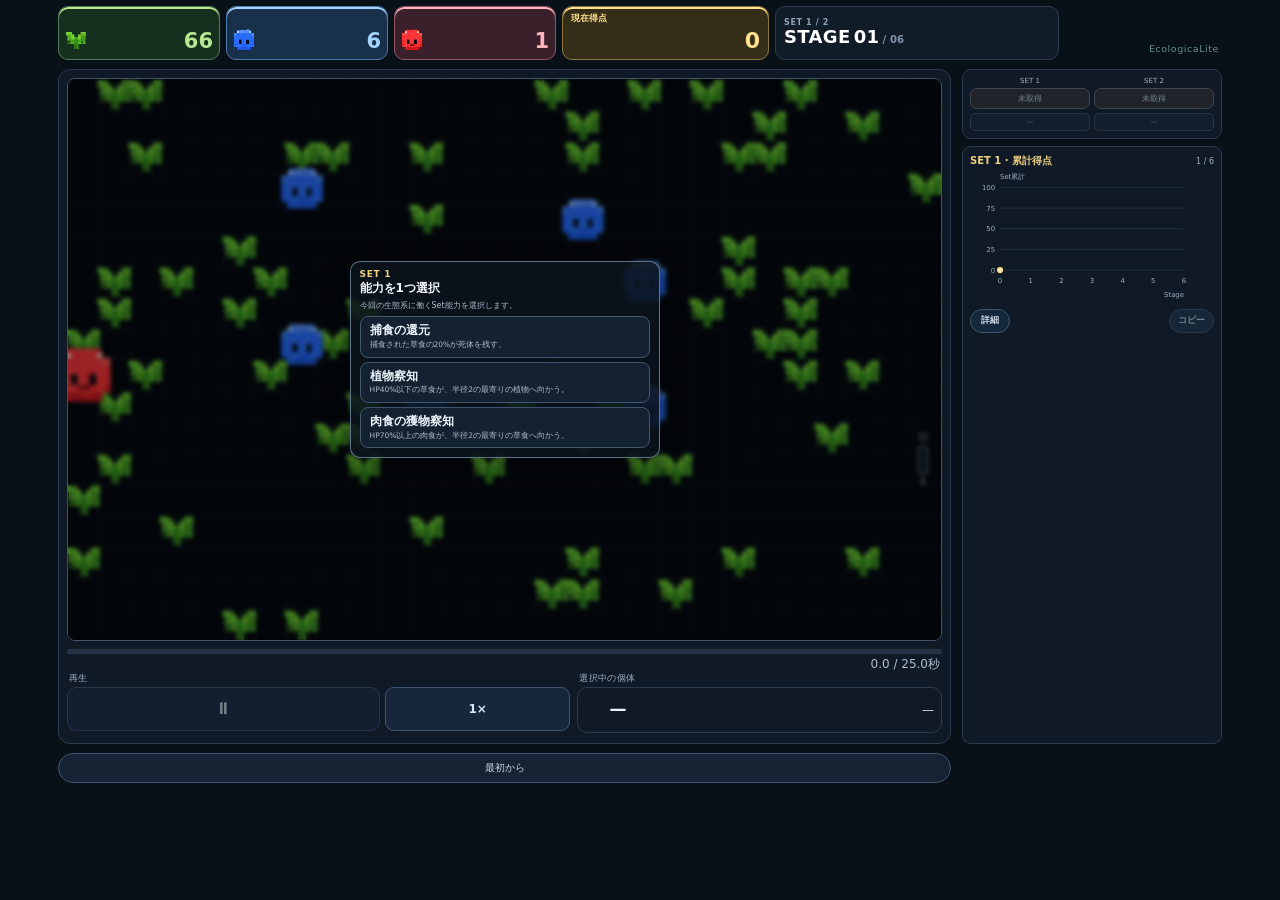
==== commit ab559916: "Integrate preview runtime patches into base" ====
--- a/base.html
+++ b/base.html
@@ -2129,6 +2129,7 @@
 .overlay .choice em{display:none}
 .speed button{display:flex;align-items:center;justify-content:center;width:100%;height:100%;min-width:0;padding:0;border:1px solid #40566f;border-radius:9px;background:#17263a;color:var(--text);font-size:13px;line-height:1}
 .speed button[aria-pressed="true"]{background:#245443;border-color:#75b59c}
+.playback-compact{height:44px;display:grid;grid-template-columns:1.35fr .8fr;gap:5px}.playback-compact button{min-width:0;height:44px;padding:0;border:1px solid #40566f;border-radius:9px;background:#17263a;color:#e8f0f7;font-size:16px;font-weight:750;line-height:1;touch-action:manipulation}.playback-compact button:last-child{font-size:12px;color:#d7e4ef}.playback-compact button.is-paused{background:#245443;border-color:#75b59c}.playback-compact button:disabled{opacity:.45;cursor:default}
 .hp-compact{position:relative}
 .hp-compact button#unpin{position:absolute;inset:0;opacity:0;width:100%;height:100%;padding:0;border:0;cursor:pointer}
 #animal-id{display:flex;align-items:center;gap:4px;font-size:17px;font-weight:800;white-space:nowrap}
@@ -2187,6 +2188,7 @@
 .bottom-runtime-actions button{flex:1;min-width:0;height:30px;padding:0 9px;border:1px solid #40566f;border-radius:999px;background:#152335;color:#cdd9e6;font-size:10px;white-space:nowrap}
 .bottom-runtime-actions #back{width:auto!important;margin:0!important;order:0!important}
 @media(max-width:390px){
+  .playback-compact{height:42px;gap:4px}.playback-compact button{height:42px;font-size:15px}.playback-compact button:last-child{font-size:11px}
  .speed button{font-size:11px}.overlay .choice span{font-size:7px}#animal-id{font-size:15px}#animal-hp-values{font-size:10.5px}#animal-species{width:18px;height:18px}
 }
 </style>
@@ -2236,7 +2238,7 @@
 
     <div class="timeblock"><progress id="progress" class="bar" value="0" max="100" aria-label="現在Stageの進行"></progress><div class="control-meta"><div id="time" class="time">0.0 / 25.0秒</div></div></div>
     <div class="speed-row">
-      <div class="speed-wrap"><div class="speed-head">再生速度</div><div class="speed" role="group" aria-label="再生速度"><button type="button" data-speed="1" aria-pressed="true">1x</button><button type="button" data-speed="2" aria-pressed="false">2x</button><button type="button" data-speed="4" aria-pressed="false">4x</button></div></div>
+      <div class="speed-wrap"><div class="speed-head">再生</div><div class="playback-compact" role="group" aria-label="再生操作"><button id="play-toggle" type="button" aria-label="一時停止">⏸</button><button id="speed-cycle" type="button" aria-label="再生速度 1倍">1×</button></div></div>
       <div class="hp-wrap"><div class="hp-head">選択中の個体</div><div id="animal-hp" class="hp-compact"><strong id="animal-id"><i id="animal-species" class="hp-species none-icon" aria-hidden="true"></i>—</strong><em id="animal-hp-values">—</em><button id="unpin" type="button" aria-label="個体の選択を解除" hidden></button></div></div>
     </div>
     <div class="runtime-hidden" aria-hidden="true"><span id="map-size">28 × 18</span><span id="status">準備中</span><span id="turn">T0 / 100</span><span id="playback-rate">4T / 秒 · 1x</span><span id="set-turn"></span></div>
@@ -3421,7 +3423,7 @@
 }
 class FixedClock {
   constructor(session,startMs,speed=1){
-    if(![1,2,4].includes(speed))throw Error('再生速度は1x/2x/4xです');
+    if(![1,4,8].includes(speed))throw Error('再生速度は1x/4x/8xです');
     this.session=session;this.lastMs=startMs;this.startTurn=session.world.turn;this.turnBudget=0;this.speed=speed;
   }
   advance(nowMs){
@@ -3431,7 +3433,7 @@
     let changed=false;while(this.session.world.turn<target){if(!this.session.step())break;changed=true;}return changed;
   }
   setSpeed(speed,nowMs){
-    if(![1,2,4].includes(speed))throw Error('再生速度は1x/2x/4xです');
+    if(![1,4,8].includes(speed))throw Error('再生速度は1x/4x/8xです');
     this.advance(nowMs);this.speed=speed;
   }
 }
@@ -3650,7 +3652,7 @@
 V1R["./score-view.mjs"]=(()=>{
 // Presentation only. Read settled Stage results and the existing live Set score;
 // never award points or read/write the simulation RNG here.
-const formatScore=n=>Number(n.toFixed(2)).toLocaleString('ja-JP');
+const formatScore=n=>Math.round(Number(n)||0).toLocaleString('ja-JP');
 function scoreView(d){
   const settled=d.results.filter(r=>r.set===d.set),points=[{x:0,y:0}],rows=[];
   let cumulative=0;
@@ -3904,11 +3906,12 @@
 const {offerAbilities,DEFAULT_SEED,SET_TEXT,FixedClock}=V1R["./session.mjs"];
 const {createRunSession}=V1R["./set1-session.mjs"];
 const {drawWorld,loadImages,hitAnimal,AnimalObservation,activityReading,paintActivity}=V1R["./renderer.mjs"];
-const {paintScoreGraph,runTotals}=V1R["./score-view.mjs"];
+const {formatScore,paintScoreGraph,runTotals}=V1R["./score-view.mjs"];
 const {loadConfig,assetSources}=V1R["./environment.mjs"];
 const {bindAnimalPointer}=V1R["./pointer-input.mjs"];
 const $=id=>document.getElementById(id),api={createEngine,pairedWorld,worldState};
-let base,images,session,clock,raf=0,selected=null,seed=DEFAULT_SEED,speed=1;
+let base,images,session,clock,raf=0,selected=null,seed=DEFAULT_SEED,speed=1,paused=false;
+Object.defineProperty(window,'__v1rSession',{configurable:true,get:()=>session});
 const observation=new AnimalObservation();let pointer=null,drawn=[];
 const previewButtons=[...document.querySelectorAll('[data-layout-preview]')];
 function setLayoutPreview(mode){
@@ -3946,6 +3949,19 @@
   species.className=`hp-species ${target?(target.type==='herb'?'herb-icon':'carn-icon'):'none-icon'}`;
   $('unpin').hidden=observation.pinnedId===null;$('field').style.cursor=hovered()?'pointer':'default';
 }
+function updatePlaybackControls(){
+  const play=$('play-toggle'),cycle=$('speed-cycle');
+  if(play){const available=Boolean(clock)&&!session?.done&&session?.phase==='running';play.disabled=!available;play.textContent=paused?'▶':'⏸';play.setAttribute('aria-label',paused?'再生':'一時停止');play.setAttribute('aria-pressed',String(paused));play.classList.toggle('is-paused',paused);}
+  if(cycle){cycle.textContent=`${speed}×`;cycle.setAttribute('aria-label',`再生速度 ${speed}倍`);}
+}
+function setPaused(next){
+  if(!clock||session?.done)return;next=Boolean(next);if(next===paused){updatePlaybackControls();return;}
+  if(next){const changed=clock.advance(performance.now());cancelAnimationFrame(raf);raf=0;paused=true;if(changed)paint();else updatePlaybackControls();if(session.done){paused=false;paint();finish();}}
+  else{paused=false;clock.lastMs=performance.now();updatePlaybackControls();raf=requestAnimationFrame(frame);}
+}
+function cycleSpeed(){
+  const values=[1,4,8],next=values[(values.indexOf(speed)+1)%values.length],now=performance.now();if(clock){if(paused)clock.speed=next;else clock.setSpeed(next,now);}speed=next;paint();if(clock&&session.done){cancelAnimationFrame(raf);paused=false;finish();}
+}
 function paint(){
   observation.resolve(session.world,session.effective.cfg,null);
   drawn=drawWorld($('field'),session.world,session.cfg,images,undefined,undefined,observation.pinnedId);observe();
@@ -3955,11 +3971,11 @@
   $('map-size').textContent=`${session.cfg.cols} × ${session.cfg.rows}`;
   document.documentElement.style.setProperty('--board-ratio',String(session.cfg.cols/session.cfg.rows));
   $('turn').textContent=`T${d.stageTurn} / ${d.stageLength}`;$('time').textContent=`${(d.stageTurn/4).toFixed(1)} / ${(d.stageLength/4).toFixed(1)}秒`;
-  $('set-turn').textContent=`Set${d.set} T${d.turn} / ${d.setLimit} · このSet ${number(d.setScore)}点`;
+  $('set-turn').textContent=`Set${d.set} T${d.turn} / ${d.setLimit} · このSet ${formatScore(d.setScore)}点`;
   $('score-label').textContent='現在得点';
-  $('score').textContent=number(d.setScore);$('progress').max=d.stageLength;$('progress').value=d.stageTurn;
+  $('score').textContent=formatScore(d.setScore);$('progress').max=d.stageLength;$('progress').value=d.stageTurn;
   $('playback-rate').textContent=`${4*speed}T / 秒 · ${speed}x`;
-  for(const button of document.querySelectorAll('[data-speed]'))button.setAttribute('aria-pressed',String(Number(button.dataset.speed)===speed));
+  updatePlaybackControls();
   $('score-panel').hidden=session.runDone;
   paintScoreGraph($('score-graph'),$('stage-score-rows'),$('score-graph-heading'),d);if(!$('graph-detail-overlay').hidden)renderGraphDetails();
   $('owned').textContent=Object.entries(d.normalStacks).map(([id,n])=>`${session.engine.NORMAL_ABILITIES[id].name} ×${n}`).join(' ／ ')||'通常能力：未取得';renderOwned(d);
@@ -3967,28 +3983,28 @@
   $('diagnostic').textContent=JSON.stringify(d,null,2);
 }
 function finish(){
-  clock=null;const complete=session.setDone,last=session.results.at(-1);
+  clock=null;paused=false;updatePlaybackControls();const complete=session.setDone,last=session.results.at(-1);
   if(!complete){$('active').hidden=true;selectNormal();return;}
   if(!session.runDone){$('active').hidden=true;selectSecondSet();return;}
   $('status').textContent='全12Stage完了';$('active').hidden=true;$('result').hidden=false;
   $('result-eyebrow').textContent='RUN COMPLETE';
   $('result-heading').textContent='12のStageを、観測しました。';
   $('result-score-label').textContent='TOTAL · 2Set合計';
-  $('final-score').textContent=number(session.runScore());
-  const totals=runTotals(session.results);$('final-set1').textContent=number(totals.sets[0]);$('final-set2').textContent=number(totals.sets[1]);
+  $('final-score').textContent=formatScore(session.runScore());
+  const totals=runTotals(session.results);$('final-set1').textContent=formatScore(totals.sets[0]);$('final-set2').textContent=formatScore(totals.sets[1]);
   const e=session.results.reduce((a,r)=>{for(const [k,v] of Object.entries(r.events))a[k]=(a[k]||0)+v;return a;},{}),s=last.score.components;
-  const rows=[['植物摂食',e.plantEaten],['捕食',e.herbEaten],['草食出生',e.herbBirths],['肉食出生',e.carnBirths],['草食自然死 / 捕食死',`${e.herbNaturalDeaths} / ${e.herbEaten}`],['肉食死亡',e.carnNaturalDeaths],['活動 / 死体由来植物',`${e.activityPlantsCreated} / ${e.corpsePlantsCreated}`],['最終Stage終了時生存点',number(s.herbSurvival+s.carnSurvival)],['ラン合計得点',number(session.runScore())]];
-  for(let set=1;set<=2;set++){rows.push([`Set${set}合計`,number(session.results.filter(r=>r.set===set).reduce((a,r)=>a+r.score.total,0))]);for(const r of session.results.filter(r=>r.set===set))rows.push([`Set${r.set} Stage${r.stage}得点`,number(r.score.total)]);}
+  const rows=[['植物摂食',e.plantEaten],['捕食',e.herbEaten],['草食出生',e.herbBirths],['肉食出生',e.carnBirths],['草食自然死 / 捕食死',`${e.herbNaturalDeaths} / ${e.herbEaten}`],['肉食死亡',e.carnNaturalDeaths],['活動 / 死体由来植物',`${e.activityPlantsCreated} / ${e.corpsePlantsCreated}`],['最終Stage終了時生存点',formatScore(s.herbSurvival+s.carnSurvival)],['ラン合計得点',formatScore(session.runScore())]];
+  for(let set=1;set<=2;set++){rows.push([`Set${set}合計`,formatScore(session.results.filter(r=>r.set===set).reduce((a,r)=>a+r.score.total,0))]);for(const r of session.results.filter(r=>r.set===set))rows.push([`Set${r.set} Stage${r.stage}得点`,formatScore(r.score.total)]);}
   $('result-details').replaceChildren(...rows.flatMap(([k,v])=>{const dt=document.createElement('dt'),dd=document.createElement('dd');dt.textContent=k;dd.textContent=v;return [dt,dd];}));
   $('replay').hidden=false;
 }
-function frame(now){if(clock.advance(now))paint();if(session.done){paint();finish();return;}raf=requestAnimationFrame(frame);}
-function runStage(){for(const b of previewButtons)b.setAttribute('aria-pressed',String(b.dataset.layoutPreview==='game'));clock=new FixedClock(session,performance.now(),speed);$('normal-selection').hidden=true;$('second-set-selection').hidden=true;$('result').hidden=true;$('active').hidden=false;$('status').textContent=`Set${session.set} Stage${session.stage}観測中`;$('ability-name').textContent=session.state.setRewards.map(id=>SET_TEXT[id][0]).join(' ＋ ');$('ability-description').textContent=session.state.setRewards.map(id=>SET_TEXT[id][1]).join(' / ');paint();raf=requestAnimationFrame(frame);}
+function frame(now){if(paused||!clock)return;if(clock.advance(now))paint();if(session.done){paint();paused=false;finish();return;}raf=requestAnimationFrame(frame);}
+function runStage(){paused=false;for(const b of previewButtons)b.setAttribute('aria-pressed',String(b.dataset.layoutPreview==='game'));clock=new FixedClock(session,performance.now(),speed);$('normal-selection').hidden=true;$('second-set-selection').hidden=true;$('result').hidden=true;$('active').hidden=false;$('status').textContent=`Set${session.set} Stage${session.stage}観測中`;$('ability-name').textContent=session.state.setRewards.map(id=>SET_TEXT[id][0]).join(' ＋ ');$('ability-description').textContent=session.state.setRewards.map(id=>SET_TEXT[id][1]).join(' / ');paint();raf=requestAnimationFrame(frame);}
 function start(ability){cancelAnimationFrame(raf);observation.reset();pointer=null;selected=ability;session=createRunSession(api,base,seed,ability);$('selection').hidden=true;$('back').hidden=false;runStage();}
 function selectSecondSet(){
   for(const b of previewButtons)b.setAttribute('aria-pressed',String(b.dataset.layoutPreview==='selection'));
   $('result').hidden=true;$('normal-selection').hidden=true;$('second-set-selection').hidden=false;$('status').textContent='Set2能力選択待ち';
-  $('set-summary').textContent=`Set1完了：${number(session.setScore())}点。通常能力5個を引き継ぎます。`;
+  $('set-summary').textContent=`Set1完了：${formatScore(session.setScore())}点。通常能力5個を引き継ぎます。`;
   $('second-set-choices').replaceChildren(...session.setOffers().map(id=>{const b=document.createElement('button'),name=document.createElement('strong'),desc=document.createElement('span');b.type='button';b.className='choice';b.dataset.ability=id;name.textContent=SET_TEXT[id][0];desc.textContent=SET_TEXT[id][1];b.append(name,desc);b.onclick=()=>{session.beginSet(id);observation.reset();pointer=null;runStage();};return b;}));
 }
 function selectNormal(){
@@ -4057,10 +4073,8 @@
     hit:(x,y)=>{pointer={x,y};return hovered();},hover:(x,y)=>{pointer={x,y};observe();},
     select:target=>{observation.pin(target);pointer=null;paint();},clearHover:()=>{pointer=null;observe();}
   });
-  for(const button of document.querySelectorAll('[data-speed]'))button.onclick=()=>{
-    const next=Number(button.dataset.speed);if(clock)clock.setSpeed(next,performance.now());speed=next;paint();
-    if(clock&&session.done){cancelAnimationFrame(raf);finish();}
-  };
+  $('play-toggle').onclick=()=>setPaused(!paused);
+  $('speed-cycle').onclick=cycleSpeed;
   $('unpin').onclick=()=>{observation.reset();paint();};$('copy-results').onclick=copyResults;$('graph-detail').onclick=()=>toggleGraphDetails();$('graph-detail-close').onclick=()=>toggleGraphDetails(false);$('spec-open').onclick=()=>toggleSpec(true);$('spec-close').onclick=()=>toggleSpec(false);window.addEventListener('keydown',e=>{if(e.key==='Escape'){if(!$('spec-overlay').hidden)toggleSpec(false);else if(!$('graph-detail-overlay').hidden)toggleGraphDetails(false);}});window.addEventListener('blur',()=>{pointer=null;if(session)observe();});
   $('seed-form').onsubmit=e=>{e.preventDefault();choose();};
   $('back').onclick=()=>{if(selected!==null&&!window.confirm('同じseedでSET1からやり直しますか？'))return;choose();};
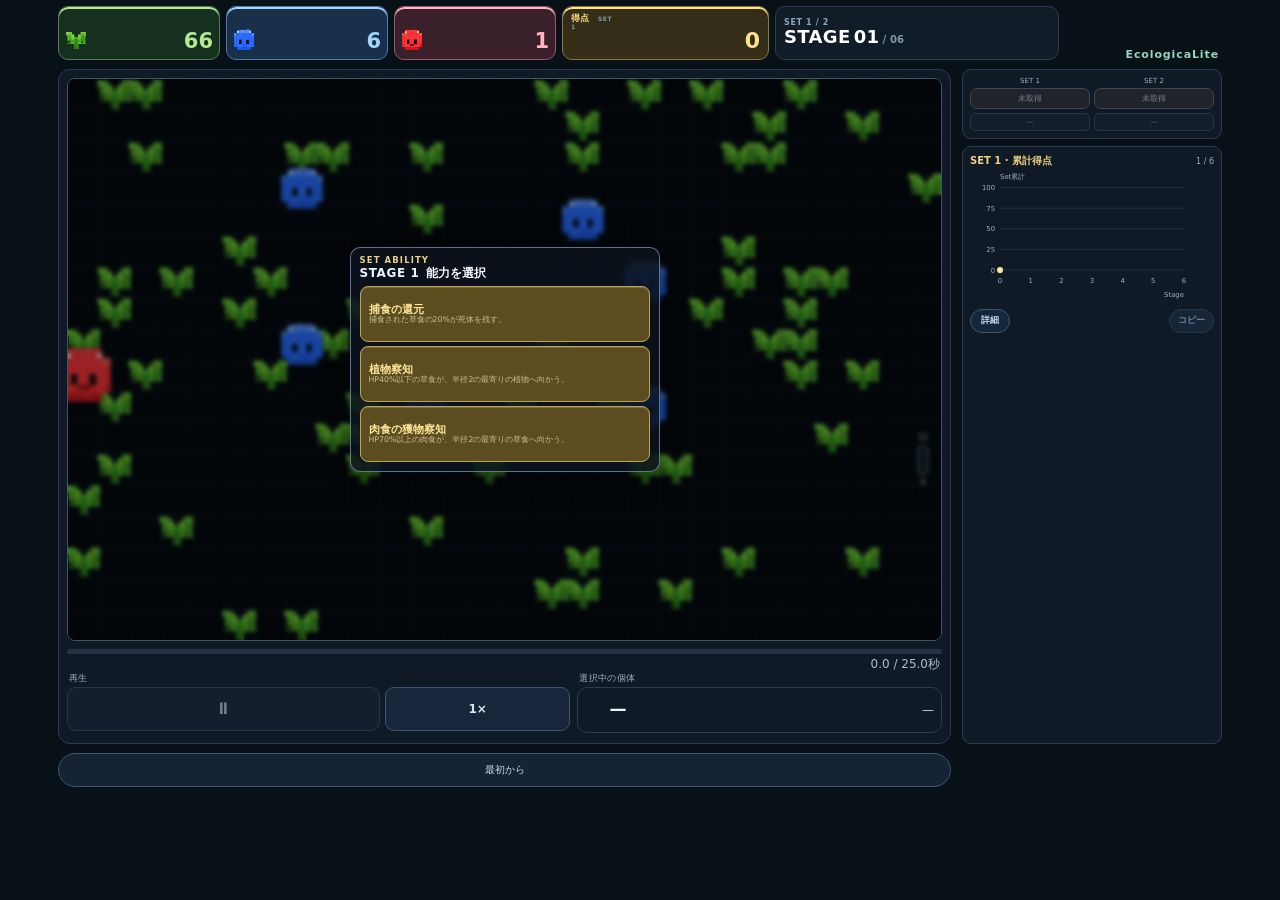
==== commit b93b915c: "refactor: integrate ui v11 and v14 patches" ====
--- a/base.html
+++ b/base.html
@@ -2191,6 +2191,22 @@
   .playback-compact{height:42px;gap:4px}.playback-compact button{height:42px;font-size:15px}.playback-compact button:last-child{font-size:11px}
  .speed button{font-size:11px}.overlay .choice span{font-size:7px}#animal-id{font-size:15px}#animal-hp-values{font-size:10.5px}#animal-species{width:18px;height:18px}
 }
+</style>
+<style id="integrated-ui-v11-v14">
+.ui-context{margin-left:5px;color:#8396aa;font-size:.62em;font-weight:700;letter-spacing:.08em;white-space:nowrap}
+.compact-score-label{font-size:0!important}.compact-score-label::before{content:'得点';font-size:9px}.compact-score-label::after{content:attr(data-context);margin-left:4px;color:#8396aa;font-size:6px;font-weight:700;letter-spacing:.08em}
+#set-summary{display:none!important}.selection-main-row{display:flex;align-items:baseline;gap:7px;margin:1px 0 5px;min-width:0}.selection-stage{margin:0;color:#edf4fb;font-size:12px;font-weight:800;letter-spacing:.05em;line-height:1.15;white-space:nowrap}.selection-main-row h2{margin:0!important;font-size:12px!important;line-height:1.2!important;font-weight:650!important;white-space:nowrap}
+#selection>.overlay-stage,#normal-selection>.overlay-stage,#second-set-selection>.overlay-stage{margin-bottom:2px!important;color:#e8d089!important;font-size:8.5px!important;letter-spacing:.13em!important}
+.overlay .choices .choice{height:56px!important;min-height:56px!important;padding:7px 8px!important;overflow:hidden!important;border-radius:8px!important}.overlay .choices .choice strong{font-size:10.5px!important;line-height:1.2!important;margin:0!important}.overlay .choices .choice span{font-size:7.8px!important;line-height:1.3!important}
+#choices .choice,#second-set-choices .choice{background:#5b4d20!important;border-color:#bda35b!important;box-shadow:inset 0 1px 0 rgba(255,232,155,.2)!important}#choices .choice strong,#second-set-choices .choice strong{color:#ffe89b!important}#choices .choice span,#second-set-choices .choice span{color:#cdbf8f!important}#choices .choice em,#second-set-choices .choice em{display:none!important}
+#normal-choices .choice.ui-normal-choice{display:grid!important;grid-template-columns:minmax(0,1fr) auto!important;column-gap:8px!important;row-gap:3px!important;align-items:baseline!important}#normal-choices .choice.ui-normal-choice strong{grid-column:1;grid-row:1;min-width:0;margin:0!important;white-space:normal}#normal-choices .choice-stack{grid-column:2;grid-row:1;color:#6f8193!important;font-size:7.8px!important;font-weight:600!important;text-align:right;white-space:nowrap}#normal-choices .choice-desc{grid-column:1/-1;grid-row:2;color:#91a2b4!important;font-size:7.8px!important;line-height:1.3}
+.brand{font-size:11px!important;font-weight:800!important;letter-spacing:.08em!important;color:#94d5bd!important;opacity:1!important;text-transform:none!important;text-align:right!important;position:relative!important;top:7px!important;transform:none!important}
+.bottom-runtime-actions{display:grid!important;grid-template-columns:repeat(2,minmax(0,1fr))!important;gap:7px!important;padding-top:9px!important}.bottom-runtime-actions button,.bottom-runtime-actions #back,.bottom-runtime-actions #new-run{box-sizing:border-box!important;width:100%!important;min-width:0!important;height:34px!important;min-height:34px!important;max-height:34px!important;margin:0!important;padding:0 9px!important;border:1px solid #40566f!important;border-radius:999px!important;background:#152335!important;color:#cdd9e6!important;box-shadow:none!important;font-size:10px!important;font-weight:500!important;line-height:32px!important;order:initial!important;appearance:none!important;-webkit-appearance:none!important}.bottom-runtime-actions #back[hidden]+#new-run{grid-column:1/-1}
+.board-shell{position:relative!important}.legacy-result-panel.result-overlay-panel{position:absolute!important;inset:8px!important;z-index:80!important;display:flex!important;align-items:center!important;justify-content:center!important;margin:0!important;padding:8px!important;border:0!important;border-radius:12px!important;background:rgba(3,8,13,.42)!important;backdrop-filter:blur(1.6px);-webkit-backdrop-filter:blur(1.6px)}.legacy-result-panel.result-overlay-panel[hidden]{display:none!important}.legacy-result-panel.result-overlay-panel .result-card{width:min(100%,420px);max-height:100%;overflow:auto;padding:11px 12px;border:1px solid var(--line);border-radius:12px;background:rgba(13,22,32,.96);box-shadow:0 16px 40px rgba(0,0,0,.35)}.legacy-result-panel.result-overlay-panel h2{margin:0 0 7px;font-size:17px;line-height:1.25}.legacy-result-panel.result-overlay-panel .result-score strong{font-size:30px}#replay{display:none!important}
+#result-details.result-detail-groups{display:block!important;margin:7px 0 2px!important;font-size:9px!important}.result-detail-group{padding:8px 0 2px;border-top:1px solid rgba(93,117,141,.32)}.result-detail-group:first-child{border-top:0;padding-top:2px}.result-detail-group>h3{margin:0 0 6px;color:#edf4fb;font-size:11px;font-weight:800}.result-detail-sub{padding:6px 0 2px;border-top:1px solid rgba(93,117,141,.22)}.result-detail-sub:first-of-type{border-top:0;padding-top:0}.result-detail-sub>h4{margin:0 0 4px;color:#a9d8c8;font-size:9px;font-weight:750}.detail-row{display:grid;grid-template-columns:minmax(0,1fr) auto;gap:8px;align-items:baseline;padding:2px 0}.detail-row span{color:#8fa2b5}.detail-row strong{color:#e3edf6;font-weight:650;text-align:right;font-variant-numeric:tabular-nums}.stage-set-block{padding:5px 0 1px;border-top:1px solid rgba(93,117,141,.18)}.stage-set-block:first-of-type{border-top:0}.stage-set-head{display:flex;justify-content:space-between;align-items:baseline;margin:0 0 3px;color:#e8d089;font-size:8.5px;font-weight:750}.legacy-result-panel details[open]>summary{position:sticky;top:-1px;z-index:4;padding:5px 0;background:rgba(13,22,32,.98)}
+#graph-detail-overlay{padding:5px!important;background:rgba(3,7,11,.42)!important}#graph-detail-overlay .graph-detail-card{width:min(96%,340px)!important;max-height:96%!important;height:auto!important;padding:7px!important;background:rgba(14,22,32,.94)!important;overflow:auto!important}#graph-detail-overlay .graph-detail-head{position:sticky!important;top:0!important;z-index:5!important;margin:-2px -2px 5px!important;padding:2px!important;background:rgba(14,22,32,.98)!important}#graph-detail-overlay #graph-detail-close{width:26px!important;height:26px!important;min-width:26px!important;min-height:26px!important;padding:0!important;line-height:24px!important}.graph-detail-table{width:100%;border-collapse:collapse;table-layout:fixed;font-variant-numeric:tabular-nums}.graph-detail-table th,.graph-detail-table td{padding:6px 3px;border-bottom:1px solid rgba(93,117,141,.22);text-align:right;font-size:8px;white-space:nowrap}.graph-detail-table th{color:#7f92a6;font-size:7px;font-weight:650}.graph-detail-table th:first-child,.graph-detail-table td:first-child{text-align:left}.graph-detail-table td:first-child{color:#e8d089;font-weight:700}.graph-detail-table td{color:#dbe6f0}.graph-detail-caption{margin:0 0 5px;color:#8195a9;font-size:7.5px}.graph-detail-empty{padding:14px 8px;color:#8fa2b5;font-size:9px;text-align:center}
+#result-heading{font-size:0!important}#result-heading::after{content:'GAME SET';font-size:17px;line-height:1.25;font-weight:700;letter-spacing:.03em}
+@media(max-width:390px){.legacy-result-panel.result-overlay-panel{inset:6px!important;padding:6px!important}.legacy-result-panel.result-overlay-panel .result-card{padding:10px}.selection-stage{font-size:11.5px}.bottom-runtime-actions button,.bottom-runtime-actions #back,.bottom-runtime-actions #new-run{height:32px!important;min-height:32px!important;max-height:32px!important;line-height:30px!important}#result-heading::after{font-size:16px}}
 </style>
 </head>
 <body>
@@ -3920,6 +3936,7 @@
 }
 
 const number=n=>Number(n.toFixed(2)).toLocaleString('ja-JP');
+const int=n=>Math.round(Number(n)||0).toLocaleString('ja-JP');
 function normalAbilityTip(id){
   const a=session.engine.NORMAL_ABILITIES[id],v=session.engine.values.normal[id];if(!a)return '';
   if(a.kind==='score')return `${a.name}。1積みにつき対象得点 +${number(Number(v)*100)}%。最大${session.engine.values.normalStackCap}積み。`;
@@ -3940,6 +3957,57 @@
   }
 }
 
+function label(el,text,context=''){
+  if(!el)return;el.replaceChildren(document.createTextNode(text));
+  if(context){const small=document.createElement('small');small.className='ui-context';small.textContent=context;el.append(small);}
+}
+function heading(section,kind,stage){
+  if(!section)return;const kindEl=section.querySelector(':scope>.overlay-stage');if(kindEl)kindEl.textContent=kind;
+  let row=section.querySelector(':scope>.selection-main-row');if(!row){row=document.createElement('div');row.className='selection-main-row';kindEl?.after(row);}
+  let stageEl=row.querySelector('.selection-stage');if(!stageEl){stageEl=document.createElement('div');stageEl.className='selection-stage';row.append(stageEl);}stageEl.textContent='STAGE '+stage;
+  const h=row.querySelector('h2')||section.querySelector(':scope>h2');if(h){row.append(h);h.textContent='能力を選択';}
+}
+function normalText(name,ability,value){
+  let display=name;if(ability?.kind==='score'&&!/%/.test(display))display+=` +${Math.round(Number(value||0)*100)}%`;
+  let desc='取得すると効果が加算される。';
+  if(ability?.kind==='score')desc=(name.replace(/得点アップ$/,'').trim()||'対象')+'に関する得点を増やす。';
+  else if(/子HP/.test(name))desc='繁殖時に生まれる子のHPを増やす。';
+  else if(/捕食時HP回復/.test(name))desc='捕食時のHP回復量を増やす。';
+  else if(/草食回復/.test(name))desc='植物を食べたときのHP回復量を増やす。';
+  else if(/活動植物生成/.test(name))desc='植物生成に必要な活動値を減らす。';
+  else if(/一時投入/.test(name))desc='取得時に一度だけ個体を追加する。';
+  return {display,desc};
+}
+function syncGold(){
+  const items=document.querySelectorAll('.ability-set .set-ability');if(items.length<2||items[1].classList.contains('empty'))return;
+  const computed=getComputedStyle(items[0]);for(const [property,value] of [['background',computed.background],['border-color',computed.borderTopColor],['color',computed.color],['box-shadow',computed.boxShadow]])items[1].style.setProperty(property,value,'important');
+}
+const detailRow=(parent,key,value)=>{const line=document.createElement('div');line.className='detail-row';const a=document.createElement('span'),b=document.createElement('strong');a.textContent=key;b.textContent=value;line.append(a,b);parent.append(line);};
+const detailSub=(parent,title,rows)=>{const section=document.createElement('div');section.className='result-detail-sub';const h=document.createElement('h4');h.textContent=title;section.append(h);rows.forEach(([key,value])=>detailRow(section,key,value));parent.append(section);};
+const eventSum=(results,key)=>results.reduce((total,result)=>total+Number(result.events?.[key]||0),0);
+const scoreSum=(results,key)=>results.reduce((total,result)=>total+Number(result.score?.components?.[key]||0),0);
+function renderResultDetails(){
+  const root=$('result-details');if(!root||!session?.runDone)return;root.className='result-detail-groups';root.replaceChildren();const results=session.results;
+  const ecology=document.createElement('section');ecology.className='result-detail-group';ecology.innerHTML='<h3>生態系</h3>';
+  detailSub(ecology,'循環',[['植物摂食',int(eventSum(results,'plantEaten'))],['捕食',int(eventSum(results,'herbEaten'))]]);
+  detailSub(ecology,'出生・死亡',[['草食出生',int(eventSum(results,'herbBirths'))],['肉食出生',int(eventSum(results,'carnBirths'))],['草食死亡',`自然 ${int(eventSum(results,'herbNaturalDeaths'))} / 捕食 ${int(eventSum(results,'herbEaten'))}`],['肉食死亡',int(eventSum(results,'carnNaturalDeaths'))]]);root.append(ecology);
+  const score=document.createElement('section');score.className='result-detail-group';score.innerHTML='<h3>得点</h3>';
+  detailSub(score,'内訳',[['植物摂食',int(scoreSum(results,'herbFeed'))],['捕食',int(scoreSum(results,'carnPred'))],['草食出生',int(scoreSum(results,'herbBirth'))],['肉食出生',int(scoreSum(results,'carnBirth'))],['草食生存',int(scoreSum(results,'herbSurvival'))],['肉食生存',int(scoreSum(results,'carnSurvival'))]]);
+  const stages=document.createElement('div');stages.className='result-detail-sub';stages.innerHTML='<h4>STAGE別</h4>';
+  for(let set=1;set<=2;set++){const block=document.createElement('div');block.className='stage-set-block';const setResults=results.filter(result=>result.set===set),head=document.createElement('div');head.className='stage-set-head';head.innerHTML=`<span>SET ${set}</span><span>${int(setResults.reduce((total,result)=>total+Number(result.score?.total||0),0))}</span>`;block.append(head);setResults.forEach(result=>detailRow(block,'STAGE '+result.stage,int(result.score?.total||0)));stages.append(block);}
+  score.append(stages);root.append(score);
+}
+function installIntegratedUi(){
+  heading($('selection'),'SET ABILITY',1);heading($('normal-selection'),'NORMAL ABILITY',2);heading($('second-set-selection'),'SET ABILITY',1);
+  document.querySelectorAll('#selection>.hint,#normal-selection>.hint,#second-set-selection>.hint').forEach(el=>el.hidden=true);
+  const seedLabel=document.querySelector('label[for="seed"]');if(seedLabel)seedLabel.textContent='seed';const seedButton=document.querySelector('#seed-form button');if(seedButton)seedButton.textContent='候補を表示';
+  $('set-summary').hidden=true;const scoreLabel=$('score-label');scoreLabel.classList.add('compact-score-label');scoreLabel.dataset.context='SET 1';label(scoreLabel,'得点','SET 1');
+  const result=$('result');if(result&&!result.querySelector(':scope>.result-card')){const card=document.createElement('div');card.className='result-card';while(result.firstChild)card.append(result.firstChild);result.append(card);result.classList.add('result-overlay-panel');document.querySelector('.board-shell')?.append(result);}
+  label($('result-score-label'),'得点','TOTAL');const cards=document.querySelectorAll('.final-set-scores>div>span');label(cards[0],'得点','SET 1');label(cards[1],'得点','SET 2');
+  const details=result?.querySelector('details'),summary=details?.querySelector(':scope>summary');if(summary){summary.textContent='詳細';details.addEventListener('toggle',()=>summary.textContent=details.open?'詳細を閉じる':'詳細');}
+  $('replay').hidden=true;$('graph-detail-overlay').addEventListener('click',event=>{if(event.target===$('graph-detail-overlay'))toggleGraphDetails(false);});
+}
+
 function hovered(){if(!pointer)return null;const r=$('field').getBoundingClientRect();return hitAnimal(drawn,images,(pointer.x-r.left)*$('field').clientWidth/r.width,(pointer.y-r.top)*$('field').clientHeight/r.height);}
 function observe(){
   const target=observation.resolve(session.world,session.effective.cfg,hovered()),el=$('animal-hp'),species=$('animal-species');
@@ -3972,53 +4040,48 @@
   document.documentElement.style.setProperty('--board-ratio',String(session.cfg.cols/session.cfg.rows));
   $('turn').textContent=`T${d.stageTurn} / ${d.stageLength}`;$('time').textContent=`${(d.stageTurn/4).toFixed(1)} / ${(d.stageLength/4).toFixed(1)}秒`;
   $('set-turn').textContent=`Set${d.set} T${d.turn} / ${d.setLimit} · このSet ${formatScore(d.setScore)}点`;
-  $('score-label').textContent='現在得点';
+  $('score-label').dataset.context=`SET ${d.set}`;const scoreContext=$('score-label').querySelector('.ui-context');if(scoreContext)scoreContext.textContent=`SET ${d.set}`;
   $('score').textContent=formatScore(d.setScore);$('progress').max=d.stageLength;$('progress').value=d.stageTurn;
   $('playback-rate').textContent=`${4*speed}T / 秒 · ${speed}x`;
   updatePlaybackControls();
-  $('score-panel').hidden=session.runDone;
+  $('score-panel').hidden=false;
   paintScoreGraph($('score-graph'),$('stage-score-rows'),$('score-graph-heading'),d);if(!$('graph-detail-overlay').hidden)renderGraphDetails();
-  $('owned').textContent=Object.entries(d.normalStacks).map(([id,n])=>`${session.engine.NORMAL_ABILITIES[id].name} ×${n}`).join(' ／ ')||'通常能力：未取得';renderOwned(d);
+  $('owned').textContent=Object.entries(d.normalStacks).map(([id,n])=>`${session.engine.NORMAL_ABILITIES[id].name} ×${n}`).join(' ／ ')||'通常能力：未取得';renderOwned(d);syncGold();
   $('copy-results').disabled=session.results.length===0;
   $('diagnostic').textContent=JSON.stringify(d,null,2);
 }
 function finish(){
-  clock=null;paused=false;updatePlaybackControls();const complete=session.setDone,last=session.results.at(-1);
+  clock=null;paused=false;updatePlaybackControls();const complete=session.setDone;
   if(!complete){$('active').hidden=true;selectNormal();return;}
   if(!session.runDone){$('active').hidden=true;selectSecondSet();return;}
-  $('status').textContent='全12Stage完了';$('active').hidden=true;$('result').hidden=false;
+  $('status').textContent='GAME SET';document.body.classList.add('ui-game-set');$('active').hidden=true;$('result').hidden=false;$('result-heading').setAttribute('aria-label','GAME SET');
   $('result-eyebrow').textContent='RUN COMPLETE';
-  $('result-heading').textContent='12のStageを、観測しました。';
-  $('result-score-label').textContent='TOTAL · 2Set合計';
+  $('result-heading').textContent='12 Stage 完了';
+  label($('result-score-label'),'得点','TOTAL');
   $('final-score').textContent=formatScore(session.runScore());
   const totals=runTotals(session.results);$('final-set1').textContent=formatScore(totals.sets[0]);$('final-set2').textContent=formatScore(totals.sets[1]);
-  const e=session.results.reduce((a,r)=>{for(const [k,v] of Object.entries(r.events))a[k]=(a[k]||0)+v;return a;},{}),s=last.score.components;
-  const rows=[['植物摂食',e.plantEaten],['捕食',e.herbEaten],['草食出生',e.herbBirths],['肉食出生',e.carnBirths],['草食自然死 / 捕食死',`${e.herbNaturalDeaths} / ${e.herbEaten}`],['肉食死亡',e.carnNaturalDeaths],['活動 / 死体由来植物',`${e.activityPlantsCreated} / ${e.corpsePlantsCreated}`],['最終Stage終了時生存点',formatScore(s.herbSurvival+s.carnSurvival)],['ラン合計得点',formatScore(session.runScore())]];
-  for(let set=1;set<=2;set++){rows.push([`Set${set}合計`,formatScore(session.results.filter(r=>r.set===set).reduce((a,r)=>a+r.score.total,0))]);for(const r of session.results.filter(r=>r.set===set))rows.push([`Set${r.set} Stage${r.stage}得点`,formatScore(r.score.total)]);}
-  $('result-details').replaceChildren(...rows.flatMap(([k,v])=>{const dt=document.createElement('dt'),dd=document.createElement('dd');dt.textContent=k;dd.textContent=v;return [dt,dd];}));
-  $('replay').hidden=false;
+  renderResultDetails();$('replay').hidden=true;
 }
 function frame(now){if(paused||!clock)return;if(clock.advance(now))paint();if(session.done){paint();paused=false;finish();return;}raf=requestAnimationFrame(frame);}
-function runStage(){paused=false;for(const b of previewButtons)b.setAttribute('aria-pressed',String(b.dataset.layoutPreview==='game'));clock=new FixedClock(session,performance.now(),speed);$('normal-selection').hidden=true;$('second-set-selection').hidden=true;$('result').hidden=true;$('active').hidden=false;$('status').textContent=`Set${session.set} Stage${session.stage}観測中`;$('ability-name').textContent=session.state.setRewards.map(id=>SET_TEXT[id][0]).join(' ＋ ');$('ability-description').textContent=session.state.setRewards.map(id=>SET_TEXT[id][1]).join(' / ');paint();raf=requestAnimationFrame(frame);}
+function runStage(){paused=false;document.body.classList.remove('ui-game-set');for(const b of previewButtons)b.setAttribute('aria-pressed',String(b.dataset.layoutPreview==='game'));clock=new FixedClock(session,performance.now(),speed);$('normal-selection').hidden=true;$('second-set-selection').hidden=true;$('result').hidden=true;$('active').hidden=false;$('status').textContent=`Set${session.set} Stage${session.stage}観測中`;$('ability-name').textContent=session.state.setRewards.map(id=>SET_TEXT[id][0]).join(' ＋ ');$('ability-description').textContent=session.state.setRewards.map(id=>SET_TEXT[id][1]).join(' / ');paint();raf=requestAnimationFrame(frame);}
 function start(ability){cancelAnimationFrame(raf);observation.reset();pointer=null;selected=ability;session=createRunSession(api,base,seed,ability);$('selection').hidden=true;$('back').hidden=false;runStage();}
 function selectSecondSet(){
   for(const b of previewButtons)b.setAttribute('aria-pressed',String(b.dataset.layoutPreview==='selection'));
-  $('result').hidden=true;$('normal-selection').hidden=true;$('second-set-selection').hidden=false;$('status').textContent='Set2能力選択待ち';
+  $('result').hidden=true;$('normal-selection').hidden=true;$('second-set-selection').hidden=false;$('status').textContent='Set2能力選択待ち';heading($('second-set-selection'),'SET ABILITY',1);
   $('set-summary').textContent=`Set1完了：${formatScore(session.setScore())}点。通常能力5個を引き継ぎます。`;
   $('second-set-choices').replaceChildren(...session.setOffers().map(id=>{const b=document.createElement('button'),name=document.createElement('strong'),desc=document.createElement('span');b.type='button';b.className='choice';b.dataset.ability=id;name.textContent=SET_TEXT[id][0];desc.textContent=SET_TEXT[id][1];b.append(name,desc);b.onclick=()=>{session.beginSet(id);observation.reset();pointer=null;runStage();};return b;}));
 }
 function selectNormal(){
   for(const b of previewButtons)b.setAttribute('aria-pressed',String(b.dataset.layoutPreview==='selection'));
   if(session.phase!=='stage-result')return;
-  $('result').hidden=true;$('normal-selection').hidden=false;$('status').textContent='通常能力選択待ち';$('normal-heading').textContent=`Set${session.set} Stage${session.stage+1}へ向けて`;
-  $('normal-choices').replaceChildren(...session.offers().map(id=>{const b=document.createElement('button'),name=document.createElement('strong'),desc=document.createElement('span');
-    b.type='button';b.className='choice';b.dataset.ability=id;name.textContent=session.engine.NORMAL_ABILITIES[id].name;
-    desc.textContent=`${session.engine.NORMAL_ABILITIES[id].kind==='score'?`得点 +${number(session.engine.values.normal[id]*100)}%/積み`:'生態系能力'} · 取得後 ${(session.state.normalStacks[id]||0)+1}/${session.engine.values.normalStackCap} · 選んで開始`;
-    b.append(name,desc);b.onclick=()=>{session.beginNext(id);pointer=null;runStage();};return b;}));
+  $('result').hidden=true;$('normal-selection').hidden=false;$('status').textContent='通常能力選択待ち';heading($('normal-selection'),'NORMAL ABILITY',Math.min(6,session.stage+1));
+  $('normal-choices').replaceChildren(...session.offers().map(id=>{const b=document.createElement('button'),name=document.createElement('strong'),stack=document.createElement('span'),desc=document.createElement('span'),ability=session.engine.NORMAL_ABILITIES[id],next=(session.state.normalStacks[id]||0)+1,text=normalText(ability.name,ability,session.engine.values.normal[id]);
+    b.type='button';b.className='choice ui-normal-choice';b.dataset.ability=id;name.textContent=text.display;stack.className='choice-stack';stack.textContent=`${next}/${session.engine.values.normalStackCap}`;desc.className='choice-desc';desc.textContent=text.desc;
+    b.append(name,stack,desc);b.onclick=()=>{session.beginNext(id);pointer=null;runStage();};return b;}));
 }
 function choose(){
-  cancelAnimationFrame(raf);observation.reset();pointer=null;clock=null;seed=$('seed').value.trim()||DEFAULT_SEED;$('seed').value=seed;selected=null;session=createRunSession(api,base,seed);
-  $('selection').hidden=false;$('normal-selection').hidden=true;$('second-set-selection').hidden=true;$('active').hidden=true;$('result').hidden=true;$('back').hidden=true;$('status').textContent='能力選択待ち';$('score-label').textContent='現在得点';
+  cancelAnimationFrame(raf);observation.reset();pointer=null;clock=null;document.body.classList.remove('ui-game-set');seed=$('seed').value.trim()||DEFAULT_SEED;$('seed').value=seed;selected=null;session=createRunSession(api,base,seed);
+  $('selection').hidden=false;$('normal-selection').hidden=true;$('second-set-selection').hidden=true;$('active').hidden=true;$('result').hidden=true;$('back').hidden=true;$('status').textContent='能力選択待ち';label($('score-label'),'得点','SET 1');$('score-label').dataset.context='SET 1';
   $('choices').replaceChildren(...offerAbilities(createEngine,base.values,seed).map(id=>{const b=document.createElement('button');b.type='button';b.className='choice';b.dataset.ability=id;b.setAttribute('aria-label',SET_TEXT[id][0]+'を選んで開始');const name=document.createElement('strong'),desc=document.createElement('span'),go=document.createElement('em');name.textContent=SET_TEXT[id][0];desc.textContent=SET_TEXT[id][1];go.textContent='この能力で始める →';b.append(name,desc,go);b.onclick=()=>start(id);return b;}));paint();
 }
 function createNewSeed(){
@@ -4048,17 +4111,11 @@
 }
 function toggleSpec(open){const o=$('spec-overlay');o.hidden=!open;if(open){renderSpec();$('spec-close').focus();}else $('spec-open').focus();}
 function renderGraphDetails(){
-  const root=$('graph-detail-content');if(!root||!session)return;
-  const d=session.diagnostic(),rows=[];
-  for(let stage=1;stage<=6;stage++){
-    const r=session.results.find(x=>x.set===d.set&&x.stage===stage);
-    if(r){rows.push({stage,score:r.score.total,plants:r.counts?.end?.plants??r.plants,herbs:r.counts?.end?.herbs??r.herbs,carns:r.counts?.end?.carns??r.carns,state:'確定'});}
-    else if(stage===d.stage&&!session.runDone){rows.push({stage,score:d.score.total,plants:d.plants,herbs:d.herbs,carns:d.carns,state:d.phase==='running'?'進行中':'選択待ち'});}
-    else rows.push({stage,score:null,plants:null,herbs:null,carns:null,state:'—'});
-  }
-  const table=document.createElement('table');table.innerHTML='<thead><tr><th>Stage</th><th>得点</th><th>植物</th><th>草食</th><th>肉食</th></tr></thead>';
-  const body=document.createElement('tbody');for(const r of rows){const tr=document.createElement('tr');for(const v of [r.stage,r.score,r.plants,r.herbs,r.carns]){const td=document.createElement('td');td.textContent=v===null?'—':(typeof v==='number'?number(v):v);tr.append(td);}body.append(tr);}table.append(body);
-  const note=document.createElement('p');note.className='graph-detail-note';note.textContent='現在は基本値のみ表示。繁殖・死亡・植物供給などは内部記録済みで、後から表示項目を追加できます。';root.replaceChildren(table,note);
+  const root=$('graph-detail-content');if(!root||!session)return;const set=session.runDone?2:Number(session.set||1),results=session.results.filter(result=>Number(result.set)===set);root.replaceChildren();
+  if(!results.length){root.innerHTML='<div class="graph-detail-empty">STAGE終了後に詳細を表示します。</div>';return;}
+  const caption=document.createElement('p');caption.className='graph-detail-caption';caption.textContent=`SET ${set} · STAGE終了時`;
+  const table=document.createElement('table');table.className='graph-detail-table';table.innerHTML='<thead><tr><th>STAGE</th><th>得点</th><th>植物</th><th>草食</th><th>肉食</th></tr></thead>';
+  const body=document.createElement('tbody');results.forEach(result=>{const tr=document.createElement('tr');[result.stage,int(result.score?.total||0),int(result.counts?.plants||0),int(result.counts?.herbs||0),int(result.counts?.carns||0)].forEach(value=>{const td=document.createElement('td');td.textContent=value;tr.append(td);});body.append(tr);});table.append(body);root.append(caption,table);
 }
 function toggleGraphDetails(force){const o=$('graph-detail-overlay');const open=force??o.hidden;o.hidden=!open;if(open)renderGraphDetails();$('graph-detail').setAttribute('aria-pressed',String(open));}
 async function copyResults(){
@@ -4068,7 +4125,7 @@
   if(!copied){const ta=document.createElement('textarea');ta.value=text;ta.setAttribute('readonly','');ta.style.position='fixed';ta.style.opacity='0';document.body.append(ta);ta.select();try{copied=document.execCommand('copy');}catch(_error){}ta.remove();}
   const b=$('copy-results');if(b){const old=b.textContent;b.textContent=copied?'コピー済み':'コピー失敗';setTimeout(()=>{b.textContent=old;},1200);}
 }
-try {base=await loadConfig();images=await loadImages(assetSources);bindAbilityTips();
+try {base=await loadConfig();images=await loadImages(assetSources);installIntegratedUi();bindAbilityTips();
   bindAnimalPointer($('field'),{
     hit:(x,y)=>{pointer={x,y};return hovered();},hover:(x,y)=>{pointer={x,y};observe();},
     select:target=>{observation.pin(target);pointer=null;paint();},clearHover:()=>{pointer=null;observe();}
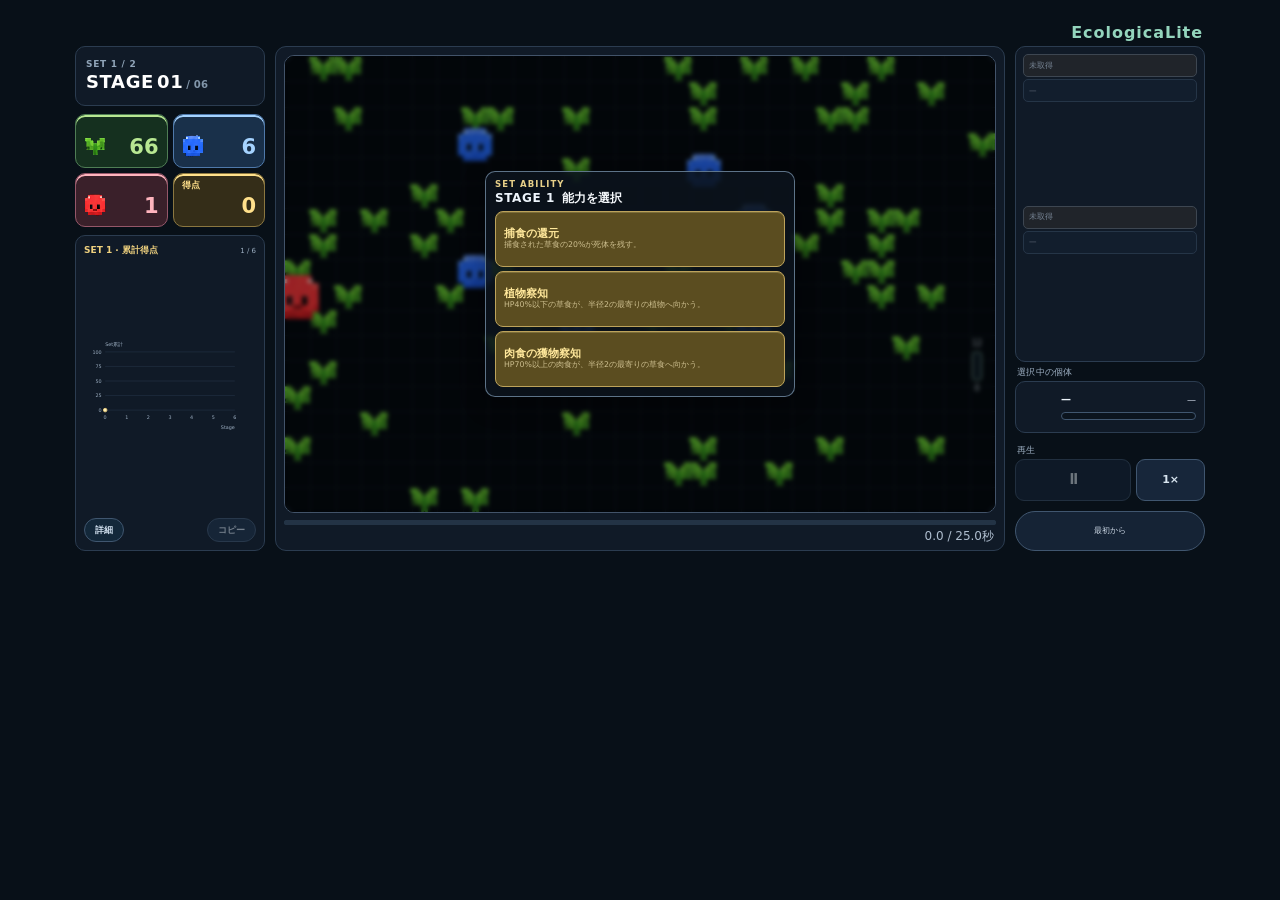
==== commit 47f59d0a: "refactor: integrate desktop UI patches" ====
--- a/base.html
+++ b/base.html
@@ -2208,6 +2208,45 @@
 #result-heading{font-size:0!important}#result-heading::after{content:'GAME SET';font-size:17px;line-height:1.25;font-weight:700;letter-spacing:.03em}
 @media(max-width:390px){.legacy-result-panel.result-overlay-panel{inset:6px!important;padding:6px!important}.legacy-result-panel.result-overlay-panel .result-card{padding:10px}.selection-stage{font-size:11.5px}.bottom-runtime-actions button,.bottom-runtime-actions #back,.bottom-runtime-actions #new-run{height:32px!important;min-height:32px!important;max-height:32px!important;line-height:30px!important}#result-heading::after{font-size:16px}}
 </style>
+<style id="integrated-mobile-ui-v15-v19">
+/* Finalized mobile UI formerly layered by ui-v15/v16/v17/v19. */
+.info-tier{margin-top:8px;padding:8px;border:1px solid var(--line);border-radius:11px;background:var(--panel)}
+.info-tier-head{display:grid;grid-template-columns:26px minmax(0,1fr);gap:7px;align-items:center;margin-bottom:7px}.info-tier-no{display:flex;align-items:center;justify-content:center;width:26px;height:26px;border-radius:8px;background:#172638;color:#99d9bf;font-size:9px;font-weight:900}.info-tier:nth-of-type(2) .info-tier-no{color:#efd17e;background:#302a1a}.info-tier:nth-of-type(3) .info-tier-no{color:#98a9bb;background:#18202a}.info-tier-head h2{margin:0;font-size:12px;line-height:1.2}
+.info-details{border-top:1px solid rgba(78,100,123,.45)}.info-details:first-of-type{border-top:0}.info-details>summary{display:flex;align-items:center;justify-content:space-between;gap:8px;min-height:34px;padding:0 2px;list-style:none;cursor:pointer;color:#e7eef6;font-size:9.5px;font-weight:750}.info-details>summary::-webkit-details-marker{display:none}.info-details>summary::after{content:'＋';color:#7f93a6;font-size:12px;font-weight:500}.info-details[open]>summary::after{content:'−'}.info-content{padding:0 2px 8px}.info-sub{padding:6px 0;border-top:1px solid rgba(78,100,123,.22)}.info-sub:first-child{border-top:0;padding-top:1px}.info-sub h3{margin:0 0 4px;color:#cbd8e5;font-size:8px;line-height:1.25}.info-sub p{margin:0;color:#91a4b7;font-size:7.5px;line-height:1.55}.info-pills{display:flex;flex-wrap:wrap;gap:4px;margin-top:4px}.info-pills span{padding:3px 6px;border:1px solid #354a60;border-radius:999px;background:#12202e;color:#cdd9e5;font-size:7px;line-height:1.1;white-space:nowrap}.info-guide-steps{display:grid;gap:4px;margin-top:4px}.info-guide-step{display:grid;grid-template-columns:18px minmax(0,1fr);gap:6px;align-items:start;padding:5px 6px;border:1px solid #314357;border-radius:7px;background:#0d1823}.info-guide-step b{display:flex;align-items:center;justify-content:center;width:18px;height:18px;border-radius:6px;background:#173027;color:#99d9bf;font-size:7px;line-height:1}.info-guide-step span{color:#cbd8e5;font-size:7.5px;line-height:1.45}.info-stats{display:grid;grid-template-columns:repeat(2,minmax(0,1fr));gap:4px;margin-top:4px}.info-stat{padding:5px 6px;border:1px solid #314357;border-radius:7px;background:#0d1823}.info-stat small{display:block;margin-bottom:2px;color:#8195a8;font-size:6.5px;line-height:1.1}.info-stat strong{display:block;color:#e6eef6;font-size:9px;line-height:1.15;font-variant-numeric:tabular-nums}.info-table{width:100%;border-collapse:collapse;margin-top:3px;font-variant-numeric:tabular-nums}.info-table th,.info-table td{padding:4px 3px;border-bottom:1px solid rgba(78,100,123,.25);font-size:7px;line-height:1.3;text-align:right}.info-table th{color:#8094a8;font-weight:650}.info-table th:first-child,.info-table td:first-child{text-align:left}.info-table td{color:#d5e0ea}
+.ui-hp-species,.ui-hp-bar{display:none!important}.spec-card.ui-v15-info{width:min(760px,100%);padding:9px}.spec-card.ui-v15-info .spec-head{top:-9px;margin:-9px -9px 7px;padding:9px}.spec-card.ui-v15-info .spec-head small{color:#99d9bf}.spec-card.ui-v15-info .spec-head h2{font-size:18px}.spec-card.ui-v15-info .spec-head button{width:auto;min-width:48px;height:30px;padding:0 10px;border-radius:999px;font-size:9px;line-height:28px}.spec-card.ui-v15-info #spec-content{padding-bottom:2px}
+.ability-popover{position:fixed;z-index:180;max-width:min(250px,calc(100vw - 16px));padding:8px 9px;border:1px solid #617892;border-radius:8px;background:#101a27;color:#edf4fb;font-size:10px;line-height:1.4;white-space:normal;box-shadow:0 10px 28px rgba(0,0,0,.45);pointer-events:none}.ability-popover[hidden]{display:none!important}
+@media(max-width:639px){
+  .ability-item.tap-tip::after{display:none!important}.overlay .choices .choice strong{font-size:11.5px!important}.overlay .choices .choice span{font-size:8.8px!important}#normal-choices .choice-stack{font-size:7.8px!important}#normal-choices .choice-desc{font-size:8.8px!important}
+  .speed-row{grid-template-columns:minmax(0,.84fr) minmax(0,1.16fr)!important;gap:7px!important;align-items:stretch!important}.hp-wrap{grid-column:1!important;grid-row:1!important}.speed-wrap{grid-column:2!important;grid-row:1!important}.speed-head,.hp-head{font-size:9px!important}.playback-compact{height:44px!important;grid-template-columns:1.15fr .85fr!important;gap:5px!important}.playback-compact button{height:44px!important;min-height:44px!important}
+  #animal-hp.hp-compact{height:44px!important;min-height:44px!important;padding:5px 7px!important;position:relative!important;display:grid!important;grid-template-columns:30px minmax(0,1fr)!important;grid-template-rows:auto 7px!important;column-gap:8px!important;row-gap:4px!important;align-items:center!important}.ui-hp-species{position:static!important;inset:auto!important;transform:none!important;display:block!important;grid-column:1!important;grid-row:1/3!important;justify-self:center!important;align-self:center!important;width:26px!important;height:26px!important;max-width:26px!important;margin:0!important}.hp-compact #animal-id{grid-column:2;grid-row:1;justify-self:start;min-width:0;font-size:9px!important;line-height:1!important;white-space:nowrap}.hp-compact #animal-id #animal-species{display:none!important}.hp-compact #animal-hp-values{grid-column:2;grid-row:1;justify-self:end;font-size:8px!important;line-height:1!important;white-space:nowrap}.ui-hp-bar{position:relative!important;inset:auto!important;transform:none!important;display:block!important;grid-column:2!important;grid-row:2!important;justify-self:stretch!important;align-self:center!important;width:100%!important;min-width:0!important;height:7px;margin:0!important;border:1px solid #40566f;border-radius:999px;background:#0b141e;overflow:hidden}.ui-hp-bar>i{position:absolute;inset:0 auto 0 0;display:block;height:100%;border-radius:inherit;background:#99d9bf;transition:width .12s linear}
+  .activity .meter{height:66px!important}.below.compact-below{display:grid!important;grid-template-columns:minmax(0,1fr) minmax(0,1fr)!important;gap:6px!important;min-height:252px!important;height:252px!important;align-items:stretch!important}.below.compact-below>.graph-panel{height:252px!important;min-height:252px!important;display:grid!important;grid-template-rows:auto minmax(0,1fr) auto!important}.below.compact-below>.graph-panel #score-graph{width:100%!important;height:100%!important;max-height:none!important;min-height:0!important}.ui-v15-lower-right{height:252px;display:grid;grid-template-rows:auto minmax(0,1fr);gap:4px;min-width:0}.ui-v15-lower-right>.abilities-panel{height:auto!important;min-height:0!important;padding:4px 5px!important}.ui-v15-lower-right .ability-columns{height:auto!important;gap:4px!important}.ui-v15-lower-right .set-label{display:none!important}.ui-v15-lower-right .ability-set{display:grid!important;grid-template-rows:repeat(6,25px)!important;gap:3px!important;min-height:0!important}.ui-v15-lower-right .ability-set>.set-ability,.ui-v15-lower-right .ability-set>.normal-abilities span{height:25px!important;min-height:25px!important;display:flex!important;align-items:center!important;justify-content:center!important;padding:2px 3px!important}.ui-v15-lower-right .ability-set>.normal-abilities{display:contents!important;margin:0!important}.ui-v15-lower-right>.bottom-runtime-actions{height:100%!important;min-height:0!important;display:grid!important;grid-template-columns:1fr!important;grid-template-rows:repeat(2,minmax(0,1fr))!important;gap:3px!important;padding:0!important;margin:0!important}.ui-v15-lower-right>.bottom-runtime-actions button,.ui-v15-lower-right>.bottom-runtime-actions #back,.ui-v15-lower-right>.bottom-runtime-actions #new-run{width:100%!important;height:100%!important;min-height:0!important;max-height:none!important;margin:0!important;padding:0 7px!important;line-height:1!important;font-size:9.5px!important}.ui-v15-lower-right>.bottom-runtime-actions #back[hidden]+#new-run{grid-row:1/-1!important}
+  .spec-overlay{align-items:stretch!important;padding:max(6px,env(safe-area-inset-top)) 6px max(6px,env(safe-area-inset-bottom))!important}.spec-card.ui-v15-info{width:100%!important;max-height:none!important;height:100%!important;border-radius:12px!important}.spec-card.ui-v15-info .spec-head h2{font-size:18px!important}.spec-card.ui-v15-info .info-tier{padding:10px!important;margin-top:9px!important}.spec-card.ui-v15-info .info-tier-head{grid-template-columns:30px minmax(0,1fr)!important;gap:9px!important;margin-bottom:8px!important}.spec-card.ui-v15-info .info-tier-no{width:30px!important;height:30px!important;font-size:11px!important}.spec-card.ui-v15-info .info-tier-head h2{font-size:15px!important;line-height:1.25!important}.spec-card.ui-v15-info .info-details>summary{min-height:42px!important;font-size:12px!important;line-height:1.35!important;padding:0 3px!important}.spec-card.ui-v15-info .info-details>summary::after{font-size:15px!important}.spec-card.ui-v15-info .info-content{padding:0 3px 10px!important}.spec-card.ui-v15-info .info-sub{padding:9px 0!important}.spec-card.ui-v15-info .info-sub h3{margin-bottom:5px!important;font-size:10.5px!important;line-height:1.35!important}.spec-card.ui-v15-info .info-sub p{font-size:10.5px!important;line-height:1.65!important}.spec-card.ui-v15-info .info-pills{gap:5px!important;margin-top:6px!important}.spec-card.ui-v15-info .info-pills span{padding:4px 7px!important;font-size:9.5px!important;line-height:1.2!important}.spec-card.ui-v15-info .info-guide-steps{gap:6px!important;margin-top:6px!important}.spec-card.ui-v15-info .info-guide-step{grid-template-columns:23px minmax(0,1fr)!important;gap:8px!important;padding:7px 8px!important}.spec-card.ui-v15-info .info-guide-step b{width:23px!important;height:23px!important;font-size:9px!important}.spec-card.ui-v15-info .info-guide-step span{font-size:10px!important;line-height:1.55!important}.spec-card.ui-v15-info .info-stats{gap:6px!important;margin-top:6px!important}.spec-card.ui-v15-info .info-stat{padding:7px 8px!important}.spec-card.ui-v15-info .info-stat small{margin-bottom:3px!important;font-size:9px!important;line-height:1.25!important}.spec-card.ui-v15-info .info-stat strong{font-size:11px!important;line-height:1.3!important}.spec-card.ui-v15-info .info-table th,.spec-card.ui-v15-info .info-table td{padding:6px 4px!important;font-size:9.5px!important;line-height:1.4!important}
+}
+@media(max-width:390px){
+  .speed-row{grid-template-columns:minmax(0,.87fr) minmax(0,1.13fr)!important;gap:5px!important}.playback-compact{height:42px!important;gap:4px!important}.playback-compact button{height:42px!important;min-height:42px!important}#animal-hp.hp-compact{height:42px!important;min-height:42px!important;padding:4px 6px!important;grid-template-columns:28px minmax(0,1fr)!important;grid-template-rows:auto 6px!important;column-gap:7px!important;row-gap:3px!important}.ui-hp-species{width:24px!important;height:24px!important;max-width:24px!important}.hp-compact #animal-id{font-size:8.5px!important}.hp-compact #animal-hp-values{font-size:7.5px!important}.ui-hp-bar{height:6px}.activity .meter{height:62px!important}.below.compact-below{min-height:240px!important;height:240px!important}.below.compact-below>.graph-panel{height:240px!important;min-height:240px!important}.ui-v15-lower-right{height:240px}.ui-v15-lower-right>.abilities-panel{padding:4px!important}.ui-v15-lower-right .ability-set{grid-template-rows:repeat(6,24px)!important;gap:2px!important}.ui-v15-lower-right .ability-set>.set-ability,.ui-v15-lower-right .ability-set>.normal-abilities span{height:24px!important;min-height:24px!important;padding:2px 3px!important}.ui-v15-lower-right>.bottom-runtime-actions{gap:3px!important}.ui-v15-lower-right>.bottom-runtime-actions button{font-size:9px!important}.spec-card.ui-v15-info .info-tier-head h2{font-size:14px!important}.spec-card.ui-v15-info .info-details>summary{font-size:11.5px!important}.spec-card.ui-v15-info .info-sub h3{font-size:10px!important}.spec-card.ui-v15-info .info-sub p{font-size:10px!important}.spec-card.ui-v15-info .info-guide-step span{font-size:9.5px!important}.spec-card.ui-v15-info .info-table th,.spec-card.ui-v15-info .info-table td{font-size:9px!important}
+}
+</style>
+<style id="integrated-pc-ui">
+/* Finalized desktop layout formerly layered by ui-v18/v20/v21. */
+@media(min-width:1024px){
+  html,body{min-height:100%;overflow:auto!important}
+  .app.pc-layout{width:min(1130px,calc(100vw - 40px))!important;max-width:1130px!important;min-width:1000px!important;margin:0 auto!important;padding:46px 0 24px!important;display:grid!important;grid-template-columns:190px minmax(600px,730px) 190px!important;grid-template-rows:auto!important;gap:10px!important;align-items:stretch!important;position:relative!important}
+  .app.pc-layout>.pc-headrow,.app.pc-layout>.below.compact-below,.app.pc-layout>.board-shell>.speed-row{display:none!important}
+  .pc-left-rail,.pc-right-rail{height:auto!important;min-height:0!important;min-width:0;padding:0!important;display:flex;flex-direction:column;gap:8px;align-self:stretch!important}
+  .pc-left-rail{grid-column:1;grid-row:1}.app.pc-layout>.board-shell{grid-column:2;grid-row:1;min-width:0;width:100%;margin:0!important;padding:8px 8px 6px!important;border-radius:11px!important}.pc-right-rail{grid-column:3;grid-row:1;gap:6px}
+  .app.pc-layout>.brand-button{position:absolute!important;right:2px!important;top:19px!important;height:22px!important;min-height:22px!important;margin:0!important;padding:0!important;display:flex!important;align-items:flex-end!important;justify-content:flex-end!important;font-size:16px!important;line-height:1!important;letter-spacing:.06em!important;z-index:30}
+  .pc-left-rail>.stage{flex:0 0 60px!important;height:60px!important;min-height:60px!important;padding:7px 10px!important;border:1px solid var(--line)!important;border-radius:10px!important;background:var(--panel)!important;box-shadow:none!important;display:flex!important;flex-direction:column!important;align-items:flex-start!important;justify-content:center!important}.pc-left-rail>.stage span{font-size:9px!important;margin-bottom:4px!important}.pc-left-rail>.stage strong{font-size:18px!important;line-height:1.05!important}
+  .pc-left-rail>.cards{flex:0 0 113px;display:grid!important;grid-template-columns:1fr 1fr!important;grid-template-rows:54px 54px!important;gap:5px!important;margin:0!important;min-width:0}.pc-left-rail>.cards .card{height:54px!important;min-height:54px!important;margin:0!important;padding:6px 8px!important;border-radius:10px!important}.pc-left-rail>.cards .card:not(.score) .label{display:none!important}.pc-left-rail>.cards .card .ico{left:8px!important;bottom:10px!important;width:22px!important;height:22px!important}.pc-left-rail>.cards .card .num{right:8px!important;bottom:9px!important;font-size:21px!important}.pc-left-rail>.cards .card.score .label{left:8px!important;top:7px!important;font-size:9px!important}
+  .pc-left-rail>.graph-panel{flex:1 1 auto!important;min-height:0!important;height:auto!important;margin:0!important;padding:8px!important;border-radius:10px!important;display:grid!important;grid-template-rows:auto minmax(0,1fr) auto!important}.pc-left-rail>.graph-panel .panelhead{margin-bottom:4px!important}.pc-left-rail>.graph-panel .panelhead strong{font-size:9px!important}.pc-left-rail>.graph-panel .panelhead span{font-size:7px!important}.pc-left-rail>.graph-panel .graph-preview-wrap{height:100%!important;min-height:0!important;overflow:hidden!important;border-radius:7px;background:#0b111a}.pc-left-rail>.graph-panel #score-graph{display:block!important;width:100%!important;height:100%!important;min-height:0!important;max-height:none!important}.pc-left-rail>.graph-panel .graph-actions{margin-top:7px!important;gap:4px!important}.pc-left-rail>.graph-panel .graph-actions button{height:24px!important;min-height:24px!important;padding:0 10px!important;font-size:9px!important;line-height:22px!important}
+  .app.pc-layout>.board-shell>.board{width:100%!important;aspect-ratio:var(--board-ratio)!important;border-radius:10px!important}.app.pc-layout>.board-shell>.timeblock{padding:7px 0 0!important}.app.pc-layout>.board-shell .control-meta{margin-top:5px!important;min-height:14px!important}.app.pc-layout>.board-shell .control-meta .time{text-align:right!important;padding-right:2px!important;font-size:12px!important;line-height:1.1!important}
+  .pc-right-rail>.abilities-panel{flex:1 1 auto!important;min-height:0!important;height:auto!important;margin:0!important;padding:7px!important;border-radius:10px!important}.pc-right-rail .ability-columns{height:100%!important;display:grid!important;grid-template-columns:1fr!important;grid-template-rows:1fr 1fr!important;gap:4px!important}.pc-right-rail .ability-set{min-width:0!important;min-height:0!important;display:grid!important;grid-template-rows:repeat(6,minmax(0,1fr))!important;gap:2px!important}.pc-right-rail .set-label{display:none!important}.pc-right-rail .normal-abilities{display:contents!important;margin:0!important}.pc-right-rail .set-ability,.pc-right-rail .normal-abilities span{min-height:0!important;height:auto!important;margin:0!important;padding:0 5px!important;border-radius:5px!important;display:flex!important;align-items:center!important;justify-content:flex-start!important;font-size:7.5px!important;line-height:1.05!important;text-align:left!important;white-space:nowrap!important;overflow:hidden!important;text-overflow:ellipsis!important}
+  .pc-right-rail>.hp-wrap{flex:0 0 72px;min-width:0;display:grid!important;grid-template-rows:auto 1fr!important;row-gap:4px!important}.pc-right-rail .hp-head,.pc-right-rail .speed-head{font-size:9px!important;line-height:1!important;margin:0 0 0 2px!important;color:var(--muted)!important}.pc-right-rail #animal-hp.hp-compact{height:52px!important;min-height:52px!important;padding:6px 8px!important;display:grid!important;grid-template-columns:30px minmax(0,1fr)!important;grid-template-rows:auto 8px!important;column-gap:7px!important;row-gap:5px!important;align-items:center!important}.pc-right-rail .ui-hp-species{display:block!important;position:static!important;inset:auto!important;grid-column:1!important;grid-row:1/3!important;width:26px!important;height:26px!important;margin:0!important;justify-self:center!important}.pc-right-rail #animal-id{grid-column:2!important;grid-row:1!important;justify-self:start!important;min-width:0!important;font-size:10px!important;line-height:1!important;white-space:nowrap!important}.pc-right-rail #animal-id #animal-species{display:none!important}.pc-right-rail #animal-hp-values{grid-column:2!important;grid-row:1!important;justify-self:end!important;font-size:9px!important;line-height:1!important;white-space:nowrap!important}.pc-right-rail .ui-hp-bar{display:block!important;grid-column:2!important;grid-row:2!important;position:relative!important;width:100%!important;height:8px!important;border:1px solid #40566f!important;border-radius:999px!important;background:#0b141e!important;overflow:hidden!important}.pc-right-rail .ui-hp-bar>i{position:absolute!important;inset:0 auto 0 0!important;display:block!important;height:100%!important;border-radius:inherit!important;background:#99d9bf!important}
+  .pc-right-rail>.speed-wrap{flex:0 0 59px;min-width:0;display:grid!important;grid-template-rows:auto 1fr!important;row-gap:4px!important}.pc-right-rail .playback-compact{height:42px!important;min-height:42px!important;display:grid!important;grid-template-columns:1.35fr .8fr!important;gap:5px!important}.pc-right-rail .playback-compact button{height:42px!important;min-height:42px!important;padding:0!important;font-size:15px!important}.pc-right-rail .playback-compact button:last-child{font-size:11px!important}
+  .pc-right-rail>.bottom-runtime-actions{flex:0 0 40px!important;height:40px!important;min-height:40px!important;max-height:40px!important;padding:0!important;margin:0!important;display:grid!important;grid-template-columns:1fr 1fr!important;gap:5px!important}.pc-right-rail>.bottom-runtime-actions button,.pc-right-rail>.bottom-runtime-actions #back,.pc-right-rail>.bottom-runtime-actions #new-run{width:100%!important;height:40px!important;min-height:40px!important;max-height:40px!important;margin:0!important;padding:0 7px!important;font-size:8px!important;line-height:38px!important;white-space:nowrap!important}
+  .pc-left-rail .card.score #score-label{font-size:0!important}.pc-left-rail .card.score #score-label>*{display:none!important}.pc-left-rail .card.score #score-label::before{content:'得点'!important;display:block!important;font-size:9px!important;line-height:1.1!important}.pc-left-rail .card.score #score-label::after{content:none!important;display:none!important}
+  .app.pc-layout .spec-card.ui-v15-info{width:min(900px,calc(100vw - 80px))!important;max-height:90vh!important}.app.pc-layout .spec-card.ui-v15-info .info-tier-head h2{font-size:14px!important}.app.pc-layout .spec-card.ui-v15-info .info-details>summary{font-size:11px!important;min-height:38px!important}.app.pc-layout .spec-card.ui-v15-info .info-sub h3{font-size:9px!important}.app.pc-layout .spec-card.ui-v15-info .info-sub p{font-size:9px!important}
+}
+</style>
 </head>
 <body>
 <!-- Integrated functional shell based on the finalized mobile + provisional PC layout. -->
@@ -2255,7 +2294,7 @@
     <div class="timeblock"><progress id="progress" class="bar" value="0" max="100" aria-label="現在Stageの進行"></progress><div class="control-meta"><div id="time" class="time">0.0 / 25.0秒</div></div></div>
     <div class="speed-row">
       <div class="speed-wrap"><div class="speed-head">再生</div><div class="playback-compact" role="group" aria-label="再生操作"><button id="play-toggle" type="button" aria-label="一時停止">⏸</button><button id="speed-cycle" type="button" aria-label="再生速度 1倍">1×</button></div></div>
-      <div class="hp-wrap"><div class="hp-head">選択中の個体</div><div id="animal-hp" class="hp-compact"><strong id="animal-id"><i id="animal-species" class="hp-species none-icon" aria-hidden="true"></i>—</strong><em id="animal-hp-values">—</em><button id="unpin" type="button" aria-label="個体の選択を解除" hidden></button></div></div>
+      <div class="hp-wrap"><div class="hp-head">選択中の個体</div><div id="animal-hp" class="hp-compact"><i class="hp-species ui-hp-species none-icon" aria-hidden="true"></i><strong id="animal-id"><i id="animal-species" class="hp-species none-icon" aria-hidden="true"></i>—</strong><em id="animal-hp-values">—</em><span class="ui-hp-bar" aria-hidden="true"><i></i></span><button id="unpin" type="button" aria-label="個体の選択を解除" hidden></button></div></div>
     </div>
     <div class="runtime-hidden" aria-hidden="true"><span id="map-size">28 × 18</span><span id="status">準備中</span><span id="turn">T0 / 100</span><span id="playback-rate">4T / 秒 · 1x</span><span id="set-turn"></span></div>
   </section>
@@ -2272,7 +2311,7 @@
   </section>
   <div class="bottom-runtime-actions" aria-label="ゲームのやり直し"><button id="back" type="button">やり直し</button><button id="new-run" type="button">最初から</button></div>
 
-  <div id="spec-overlay" class="spec-overlay" role="dialog" aria-modal="true" aria-labelledby="spec-title" hidden><div class="spec-card"><div class="spec-head"><div><small>GAME SPEC</small><h2 id="spec-title">EcologicaLite 仕様</h2></div><button id="spec-close" type="button" aria-label="仕様を閉じる">×</button></div><div id="spec-content" class="spec-content"></div></div></div>
+  <div id="spec-overlay" class="spec-overlay" role="dialog" aria-modal="true" aria-labelledby="spec-title" hidden><div class="spec-card ui-v15-info"><div class="spec-head"><div><small>GAME GUIDE / SPEC</small><h2 id="spec-title">EcologicaLite</h2></div><button id="spec-close" type="button" aria-label="ゲーム情報を閉じる">閉じる</button></div><div id="spec-content" class="spec-content"></div></div></div>
 
   <section id="active" class="runtime-hidden"><h2 id="ability-name"></h2><p id="ability-description"></p></section>
   <section id="result" class="legacy-result-panel" hidden>
@@ -3930,6 +3969,7 @@
 Object.defineProperty(window,'__v1rSession',{configurable:true,get:()=>session});
 const observation=new AnimalObservation();let pointer=null,drawn=[];
 const previewButtons=[...document.querySelectorAll('[data-layout-preview]')];
+const mobileQuery=matchMedia('(max-width:639px)'),desktopQuery=matchMedia('(min-width:1024px)');let responsiveLayoutState=null,abilityPopoverAnchor=null;
 function setLayoutPreview(mode){
   for(const b of previewButtons)b.setAttribute('aria-pressed',String(b.dataset.layoutPreview===mode));
   if(session)paint();
@@ -3945,6 +3985,7 @@
 }
 function renderOwned(d){
   const root=$('owned-abilities');if(!root)return;const signature=JSON.stringify([d.setRewards,session.history.map(h=>[h.set,h.stage,h.id])]);if(root.dataset.signature===signature)return;root.dataset.signature=signature;root.replaceChildren();
+  hideAbilityPopover();
   for(let set=1;set<=2;set++){
     const col=document.createElement('div');col.className='ability-set';
     const label=document.createElement('div');label.className='set-label';label.textContent=`SET ${set}`;col.append(label);
@@ -4007,14 +4048,35 @@
   const details=result?.querySelector('details'),summary=details?.querySelector(':scope>summary');if(summary){summary.textContent='詳細';details.addEventListener('toggle',()=>summary.textContent=details.open?'詳細を閉じる':'詳細');}
   $('replay').hidden=true;$('graph-detail-overlay').addEventListener('click',event=>{if(event.target===$('graph-detail-overlay'))toggleGraphDetails(false);});
 }
+const layoutSlot=element=>({parent:element.parentNode,next:element.nextSibling});
+function restoreLayoutElement(element,slot){if(!element||!slot?.parent)return;const next=slot.next?.parentNode===slot.parent?slot.next:null;slot.parent.insertBefore(element,next);}
+function captureResponsiveLayout(){
+  const app=document.querySelector('.app'),board=document.querySelector('.board-shell'),cards=document.querySelector('.pc-headrow .cards'),stage=$('stage-badge'),brand=$('spec-open'),below=document.querySelector('.below.compact-below'),graph=$('score-panel'),abilities=below?.querySelector('.abilities-panel'),speedRow=board?.querySelector('.speed-row'),speed=speedRow?.querySelector('.speed-wrap'),hp=speedRow?.querySelector('.hp-wrap'),actions=document.querySelector('.bottom-runtime-actions');
+  if(!app||!board||!cards||!stage||!brand||!below||!graph||!abilities||!speedRow||!speed||!hp||!actions)return null;
+  return {app,board,cards,stage,brand,below,graph,abilities,speed,hp,actions,slots:{cards:layoutSlot(cards),stage:layoutSlot(stage),brand:layoutSlot(brand),graph:layoutSlot(graph),abilities:layoutSlot(abilities),speed:layoutSlot(speed),hp:layoutSlot(hp),actions:layoutSlot(actions)},left:null,right:null,lower:null,mode:'base'};
+}
+function restoreResponsiveLayout(s){
+  s.app.classList.remove('pc-layout');
+  restoreLayoutElement(s.cards,s.slots.cards);restoreLayoutElement(s.stage,s.slots.stage);restoreLayoutElement(s.brand,s.slots.brand);restoreLayoutElement(s.graph,s.slots.graph);restoreLayoutElement(s.abilities,s.slots.abilities);restoreLayoutElement(s.speed,s.slots.speed);restoreLayoutElement(s.hp,s.slots.hp);restoreLayoutElement(s.actions,s.slots.actions);
+  s.left?.remove();s.right?.remove();s.lower?.remove();s.left=null;s.right=null;s.lower=null;s.mode='base';
+}
+function enterDesktopLayout(s){
+  if(s.mode==='pc')return;restoreResponsiveLayout(s);s.left=document.createElement('aside');s.left.className='pc-left-rail';s.left.setAttribute('aria-label','ゲーム状況と得点');s.right=document.createElement('aside');s.right.className='pc-right-rail';s.right.setAttribute('aria-label','取得能力と操作');s.app.insertBefore(s.left,s.board);s.board.after(s.right);s.left.append(s.stage,s.cards,s.graph);s.right.append(s.abilities,s.hp,s.speed,s.actions);s.app.append(s.brand);s.app.classList.add('pc-layout');s.mode='pc';
+}
+function enterMobileLayout(s){
+  if(s.mode==='mobile')return;restoreResponsiveLayout(s);s.lower=document.createElement('div');s.lower.className='ui-v15-lower-right';s.below.append(s.lower);s.lower.append(s.abilities,s.actions);s.mode='mobile';
+}
+function setResponsiveLayout(){
+  if(!responsiveLayoutState)responsiveLayoutState=captureResponsiveLayout();const s=responsiveLayoutState;if(!s)return;if(desktopQuery.matches)enterDesktopLayout(s);else if(mobileQuery.matches)enterMobileLayout(s);else if(s.mode!=='base')restoreResponsiveLayout(s);
+}
 
 function hovered(){if(!pointer)return null;const r=$('field').getBoundingClientRect();return hitAnimal(drawn,images,(pointer.x-r.left)*$('field').clientWidth/r.width,(pointer.y-r.top)*$('field').clientHeight/r.height);}
 function observe(){
-  const target=observation.resolve(session.world,session.effective.cfg,hovered()),el=$('animal-hp'),species=$('animal-species');
+  const target=observation.resolve(session.world,session.effective.cfg,hovered()),el=$('animal-hp'),species=$('animal-species'),mobileSpecies=el.querySelector('.ui-hp-species'),bar=el.querySelector('.ui-hp-bar>i'),speciesClass=target?(target.type==='herb'?'herb-icon':'carn-icon'):'none-icon';
   el.dataset.targetId=target?.id??'';el.dataset.mode=target?.mode??'';el.dataset.pinnedId=observation.pinnedId??'';
   $('animal-id').lastChild.textContent=target?`#${target.id}`:'—';
   $('animal-hp-values').textContent=target?`${target.hp} / ${target.maxHp}`:'—';
-  species.className=`hp-species ${target?(target.type==='herb'?'herb-icon':'carn-icon'):'none-icon'}`;
+  species.className=`hp-species ${speciesClass}`;mobileSpecies.className=`hp-species ui-hp-species ${speciesClass}`;bar.style.width=`${target&&target.maxHp>0?Math.max(0,Math.min(100,target.hp/target.maxHp*100)):0}%`;
   $('unpin').hidden=observation.pinnedId===null;$('field').style.cursor=hovered()?'pointer':'default';
 }
 function updatePlaybackControls(){
@@ -4088,28 +4150,15 @@
   const a=new Uint32Array(2);if(globalThis.crypto?.getRandomValues)globalThis.crypto.getRandomValues(a);else{a[0]=(Math.random()*0xffffffff)>>>0;a[1]=(Math.random()*0xffffffff)>>>0;}
   return `v1r-${Date.now().toString(36)}-${a[0].toString(36)}${a[1].toString(36)}`;
 }
-function closeAbilityTapTips(except=null){
-  for(const el of document.querySelectorAll('.ability-item.tap-tip'))if(el!==except){el.classList.remove('tap-tip');el.blur();}
-}
+function abilityPopover(){let pop=$('ability-popover');if(!pop){pop=document.createElement('div');pop.id='ability-popover';pop.className='ability-popover';pop.hidden=true;document.body.append(pop);}return pop;}
+function hideAbilityPopover(){const pop=abilityPopover();abilityPopoverAnchor=null;pop.hidden=true;}
+function showAbilityPopover(item){const text=item?.dataset?.tip;if(!text)return;const pop=abilityPopover();pop.textContent=text;pop.hidden=false;abilityPopoverAnchor=item;pop.style.left='8px';pop.style.top='8px';const rect=item.getBoundingClientRect(),box=pop.getBoundingClientRect(),margin=8;const left=Math.max(margin,Math.min(innerWidth-box.width-margin,rect.left+rect.width/2-box.width/2));let top=rect.top-box.height-margin;if(top<margin)top=rect.bottom+margin;if(top+box.height>innerHeight-margin)top=Math.max(margin,innerHeight-box.height-margin);pop.style.left=Math.round(left)+'px';pop.style.top=Math.round(top)+'px';}
 function bindAbilityTips(){
   const root=$('owned-abilities'),touchMode=()=>matchMedia('(hover: none)').matches||navigator.maxTouchPoints>0;
-  root.addEventListener('click',e=>{if(!touchMode())return;const item=e.target.closest('.ability-item');if(!item||!root.contains(item))return;e.preventDefault();const open=!item.classList.contains('tap-tip');closeAbilityTapTips(item);item.classList.toggle('tap-tip',open);item.blur();});
-  document.addEventListener('click',e=>{if(touchMode()&&!e.target.closest('.ability-item'))closeAbilityTapTips();});
-}
-function addSpecSection(root,title,rows){
-  const sec=document.createElement('section');sec.className='spec-section';const h=document.createElement('h3');h.textContent=title;sec.append(h);const dl=document.createElement('dl');dl.className='spec-grid';for(const [k,v] of rows){const dt=document.createElement('dt'),dd=document.createElement('dd');dt.textContent=k;dd.textContent=String(v);dl.append(dt,dd);}sec.append(dl);root.append(sec);return sec;
-}
-function renderSpec(){
-  const root=$('spec-content'),cfg=base.base,meta=session?.runMeta||{};root.replaceChildren();
-  addSpecSection(root,'バージョン / 再現情報',[[ 'game',session?.engine.VERSION||'—'],['ruleset',base.experimentId||'—'],['result schema',meta.resultSchemaVersion??'—'],['RNG',meta.rngVersion||'—'],['config hash',meta.configHash||'—'],['seed',seed||'—']]);
-  addSpecSection(root,'時間・移動・HP',[[ '基準Stage',`${base.stageSeconds}秒 / ${base.stageSeconds*base.turnsPerSecond} Turn`],['表示基準',`${base.turnsPerSecond} Turn/秒`],['草食の移動',`${cfg.herbMoveEvery} Turnごと`],['肉食の移動',`${cfg.carnMoveEvery} Turnごと`],['HP減少',`${cfg.hpDrainEvery} Turnごとに -${cfg.hpDrainAmount}`],['草食 最大HP / 初期HP',`${cfg.herbMax} / ${number(cfg.herbMax*cfg.herbInitialHpFrac)}`],['肉食 最大HP / 初期HP',`${cfg.carnMax} / ${number(cfg.carnMax*cfg.carnInitialHpFrac)}`],['草食 摂食回復',`+${cfg.herbGain}`],['肉食 捕食回復',`+${cfg.carnGain}`],['繁殖後 親/子HP',`最大HPの ${number(cfg.herbChildHpFrac*100)}%（基準）`]]);
-  addSpecSection(root,'活動・植物循環',[[ '草食の植物摂食',`活動 +${cfg.activityHerbWeight}`],['肉食の捕食',`活動 +${cfg.activityCarnWeight}`],['活動植物',`${cfg.activityPlantThreshold} ptで植物1`],['死体残留',`${cfg.corpseLife} Turn`],['死体→植物間隔',`${cfg.corpseInterval} Turn`],['植物周期（基礎値）',`寿命 ${cfg.plantLife} / 再生 ${cfg.plantRegrow} Turn`]]);
-  const scoreSec=addSpecSection(root,'得点の基礎点',[[ '植物摂食',cfg.scoreHerbFeed],['肉食捕食',cfg.scoreCarnPred],['草食誕生',cfg.scoreHerbBirth],['肉食誕生',cfg.scoreCarnBirth],['Stage終了時 草食生存',cfg.scoreHerbSurvival],['Stage終了時 肉食生存',cfg.scoreCarnSurvival]]);
-  const f=document.createElement('p');f.className='spec-formula';f.textContent='項目得点 ＝ 対象イベント数（生存はStage終了時個体数）× 基礎点 × 能力倍率。得点能力の重複効果は加算して倍率へ反映する。';scoreSec.append(f);
-  const setSec=document.createElement('section');setSec.className='spec-section';const sh=document.createElement('h3');sh.textContent='Set能力';setSec.append(sh);const sl=document.createElement('div');sl.className='spec-ability-list';for(const [id,[name,desc]] of Object.entries(SET_TEXT)){const x=document.createElement('div');x.className='spec-ability';x.innerHTML=`<strong>${name}</strong><span>${desc}</span>`;sl.append(x);}setSec.append(sl);root.append(setSec);
-  const normalSec=document.createElement('section');normalSec.className='spec-section';const nh=document.createElement('h3');nh.textContent='通常能力';normalSec.append(nh);const nl=document.createElement('div');nl.className='spec-ability-list';for(const [id,a] of Object.entries(session.engine.NORMAL_ABILITIES)){const x=document.createElement('div');x.className='spec-ability';const strong=document.createElement('strong'),span=document.createElement('span');strong.textContent=a.name;span.textContent=normalAbilityTip(id);x.append(strong,span);nl.append(x);}normalSec.append(nl);root.append(normalSec);
-}
-function toggleSpec(open){const o=$('spec-overlay');o.hidden=!open;if(open){renderSpec();$('spec-close').focus();}else $('spec-open').focus();}
+  root.addEventListener('click',e=>{if(!touchMode())return;const item=e.target.closest('.ability-item');if(!item||!root.contains(item))return;e.preventDefault();e.stopImmediatePropagation();if(abilityPopoverAnchor===item&&!abilityPopover().hidden)hideAbilityPopover();else showAbilityPopover(item);},true);
+  document.addEventListener('click',e=>{if(touchMode()&&abilityPopoverAnchor&&!e.target.closest('.ability-item'))hideAbilityPopover();},true);
+}
+function toggleSpec(open){const o=$('spec-overlay');o.hidden=!open;if(open)$('spec-close').focus();else $('spec-open').focus();}
 function renderGraphDetails(){
   const root=$('graph-detail-content');if(!root||!session)return;const set=session.runDone?2:Number(session.set||1),results=session.results.filter(result=>Number(result.set)===set);root.replaceChildren();
   if(!results.length){root.innerHTML='<div class="graph-detail-empty">STAGE終了後に詳細を表示します。</div>';return;}
@@ -4125,7 +4174,7 @@
   if(!copied){const ta=document.createElement('textarea');ta.value=text;ta.setAttribute('readonly','');ta.style.position='fixed';ta.style.opacity='0';document.body.append(ta);ta.select();try{copied=document.execCommand('copy');}catch(_error){}ta.remove();}
   const b=$('copy-results');if(b){const old=b.textContent;b.textContent=copied?'コピー済み':'コピー失敗';setTimeout(()=>{b.textContent=old;},1200);}
 }
-try {base=await loadConfig();images=await loadImages(assetSources);installIntegratedUi();bindAbilityTips();
+try {base=await loadConfig();images=await loadImages(assetSources);installIntegratedUi();setResponsiveLayout();bindAbilityTips();
   bindAnimalPointer($('field'),{
     hit:(x,y)=>{pointer={x,y};return hovered();},hover:(x,y)=>{pointer={x,y};observe();},
     select:target=>{observation.pin(target);pointer=null;paint();},clearHover:()=>{pointer=null;observe();}
@@ -4136,7 +4185,7 @@
   $('seed-form').onsubmit=e=>{e.preventDefault();choose();};
   $('back').onclick=()=>{if(selected!==null&&!window.confirm('同じseedでSET1からやり直しますか？'))return;choose();};
   $('new-run').onclick=()=>{if(selected!==null&&!window.confirm('新しいseedで最初から始めますか？'))return;$('seed').value=createNewSeed();choose();};
-  $('replay').onclick=()=>start(selected);window.addEventListener('resize',()=>{if(session)paint();});
+  $('replay').onclick=()=>start(selected);mobileQuery.addEventListener?.('change',setResponsiveLayout);desktopQuery.addEventListener?.('change',setResponsiveLayout);window.addEventListener('resize',()=>{setResponsiveLayout();if(session)paint();});
   for(const button of previewButtons)button.onclick=()=>{if(button.dataset.layoutPreview==='selection'&&selected!==null)choose();setLayoutPreview(button.dataset.layoutPreview);};
   choose();setLayoutPreview('game');
 }catch(error){$('error').hidden=false;$('error').textContent=error.message;$('status').textContent='起動エラー';console.error(error);}
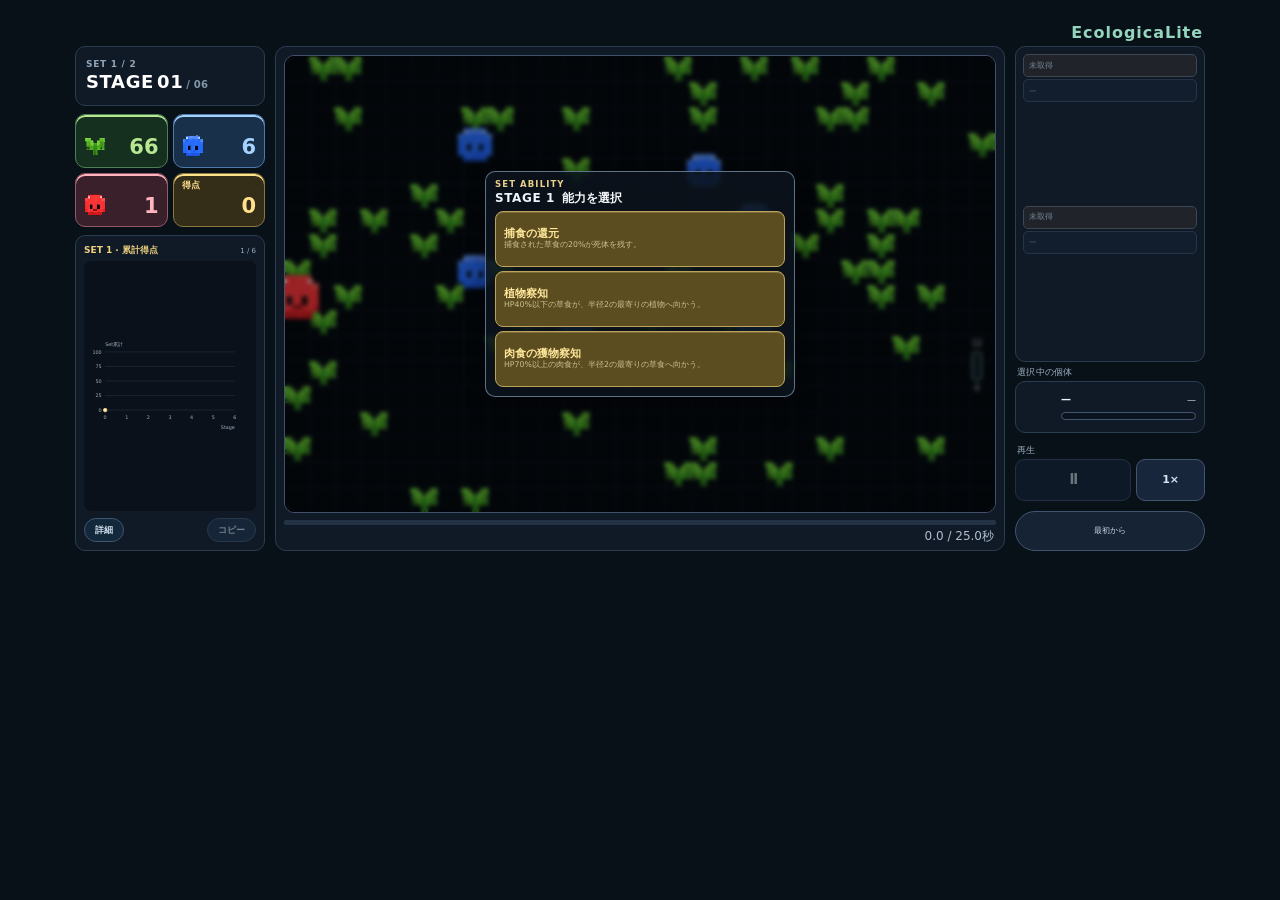
==== commit d7755411: "refactor: make index the direct app entry" ====
--- a/base.html
+++ b/base.html
@@ -1,5 +1,5 @@
 <!doctype html>
-<html lang="ja"><head><meta charset="utf-8"><meta name="viewport" content="width=device-width,initial-scale=1"><meta name="robots" content="noindex,nofollow,noarchive"><meta name="referrer" content="no-referrer"><title>EcologicaLite Preview</title>
+<html lang="ja"><head><meta charset="utf-8"><meta name="viewport" content="width=device-width,initial-scale=1"><meta name="robots" content="noindex,nofollow,noarchive"><meta name="referrer" content="no-referrer"><title>EcologicaLite</title>
 <!-- EDIT ZONE: styles. Keep element ids and data-speed wiring intact. -->
 <style id="v1r-styles">
 :root{
@@ -2247,22 +2247,32 @@
   .app.pc-layout .spec-card.ui-v15-info{width:min(900px,calc(100vw - 80px))!important;max-height:90vh!important}.app.pc-layout .spec-card.ui-v15-info .info-tier-head h2{font-size:14px!important}.app.pc-layout .spec-card.ui-v15-info .info-details>summary{font-size:11px!important;min-height:38px!important}.app.pc-layout .spec-card.ui-v15-info .info-sub h3{font-size:9px!important}.app.pc-layout .spec-card.ui-v15-info .info-sub p{font-size:9px!important}
 }
 </style>
+<style id="integrated-preview-layout-v6">
+/* Final layout adjustments from the retired intermediate loader. */
+.top{border-bottom:0}.stage{border:0;background:transparent;box-shadow:none;border-radius:0;padding:2px 0}
+.set-label{font-size:9px;font-weight:750;letter-spacing:.09em;color:#a9d8c8;background:transparent;border:0;border-radius:0;padding:1px 0 2px;margin-bottom:4px}
+.graph-panel,.abilities-panel{min-height:164px}.graph{height:112px}.graph-preview-wrap{position:relative;min-height:0}
+.graph-detail-overlay{position:absolute;inset:1px;z-index:40;padding:5px;display:flex;align-items:center;justify-content:center;border-radius:8px;background:rgba(3,7,11,.38);backdrop-filter:blur(1.2px);-webkit-backdrop-filter:blur(1.2px)}.graph-detail-card{width:min(92%,300px);height:auto;max-height:94%;padding:7px 8px;border:1px solid rgba(112,137,161,.82);border-radius:9px;background:rgba(14,22,32,.78);box-shadow:0 8px 24px rgba(0,0,0,.28);overflow:auto;overscroll-behavior:contain}.graph-detail-head{position:sticky;top:0;z-index:1;margin:-2px -2px 5px;padding:2px;background:rgba(14,22,32,.82)}
+.bottom-runtime-actions{display:grid;grid-template-columns:1fr 1fr;gap:7px}.bottom-runtime-actions button,.bottom-runtime-actions #back{width:100%!important;min-width:0!important;margin:0!important;order:initial!important}
+@media(max-width:390px){.graph-panel,.abilities-panel{min-height:156px}.graph{height:100px}.bottom-runtime-actions{gap:5px}.graph-detail-card{width:94%;padding:6px 7px}}
+@media(min-width:640px){.pc-headrow .card.plant{grid-column:1}.pc-headrow .card.herb{grid-column:2}.pc-headrow .card.carn{grid-column:3}.pc-headrow .card.score{grid-column:4}.pc-headrow .stage{grid-column:5}.pc-headrow .brand{grid-column:6}}
+</style>
 </head>
 <body>
 <!-- Integrated functional shell based on the finalized mobile + provisional PC layout. -->
 <main class="app">
   <div id="error" role="alert" hidden></div>
   <div class="pc-headrow">
+    <div class="top">
+      <div id="stage-badge" class="stage" aria-label="現在のSetとStage"><span id="set-badge">SET 1 / 2</span><strong>STAGE <b id="stage-current" class="stage-current">01</b><small class="stage-total">/ 06</small></strong></div>
+      <button id="spec-open" type="button" class="brand brand-button" aria-haspopup="dialog">EcologicaLite</button>
+    </div>
     <section class="cards" aria-label="現在の生態系">
       <div class="card plant" aria-label="植物"><i class="ico" aria-hidden="true"></i><div id="p" class="num">0</div></div>
       <div class="card herb" aria-label="草食"><i class="ico" aria-hidden="true"></i><div id="h" class="num">0</div></div>
       <div class="card carn" aria-label="肉食"><i class="ico" aria-hidden="true"></i><div id="c" class="num">0</div></div>
       <div class="card score"><div id="score-label" class="label">現在得点</div><div id="score" class="num">0</div></div>
     </section>
-    <div class="top">
-      <div id="stage-badge" class="stage" aria-label="現在のSetとStage"><span id="set-badge">SET 1 / 2</span><strong>STAGE <b id="stage-current" class="stage-current">01</b><small class="stage-total">/ 06</small></strong></div>
-      <button id="spec-open" type="button" class="brand brand-button" aria-haspopup="dialog">EcologicaLite</button>
-    </div>
   </div>
 
   <section class="board-shell" aria-label="生態系の盤面">
@@ -2302,8 +2312,10 @@
   <section class="below compact-below">
     <div id="score-panel" class="panel graph-panel">
       <div class="panelhead"><strong id="score-graph-heading">SET 1 · 累計得点</strong><span id="graph-stage-count">0 / 6</span></div>
-      <svg id="score-graph" class="graph" viewBox="0 0 390 210" aria-label="得点グラフ"></svg>
-      <div id="graph-detail-overlay" class="graph-detail-overlay" hidden><div class="graph-detail-card"><div class="graph-detail-head"><strong>Stage詳細</strong><button id="graph-detail-close" type="button" aria-label="詳細を閉じる">×</button></div><div id="graph-detail-content" class="graph-detail-content"></div></div></div>
+      <div class="graph-preview-wrap">
+        <svg id="score-graph" class="graph" viewBox="0 0 390 210" aria-label="得点グラフ"></svg>
+        <div id="graph-detail-overlay" class="graph-detail-overlay" hidden><div class="graph-detail-card"><div class="graph-detail-head"><strong>Stage詳細</strong><button id="graph-detail-close" type="button" aria-label="詳細を閉じる">×</button></div><div id="graph-detail-content" class="graph-detail-content"></div></div></div>
+      </div>
       <div class="graph-actions"><button id="graph-detail" type="button" class="graph-detail">詳細</button><button id="copy-results" type="button">コピー</button></div>
       <details id="stage-score-details" class="score-details"><summary>Stage別 <span>⌄</span></summary><table class="stage-score-table"><caption>Stageごとの得点</caption><thead><tr><th>Stage</th><th>得点</th><th>累計</th><th>状態</th></tr></thead><tbody id="stage-score-rows"></tbody></table><p class="hint">Stage終了時に生存点を加算します。</p></details>
     </div>
@@ -2311,7 +2323,55 @@
   </section>
   <div class="bottom-runtime-actions" aria-label="ゲームのやり直し"><button id="back" type="button">やり直し</button><button id="new-run" type="button">最初から</button></div>
 
-  <div id="spec-overlay" class="spec-overlay" role="dialog" aria-modal="true" aria-labelledby="spec-title" hidden><div class="spec-card ui-v15-info"><div class="spec-head"><div><small>GAME GUIDE / SPEC</small><h2 id="spec-title">EcologicaLite</h2></div><button id="spec-close" type="button" aria-label="ゲーム情報を閉じる">閉じる</button></div><div id="spec-content" class="spec-content"></div></div></div>
+  <div id="spec-overlay" class="spec-overlay" role="dialog" aria-modal="true" aria-labelledby="spec-title" hidden><div class="spec-card ui-v15-info"><div class="spec-head"><div><small>GAME GUIDE / SPEC</small><h2 id="spec-title">EcologicaLite</h2></div><button id="spec-close" type="button" aria-label="ゲーム情報を閉じる">閉じる</button></div><div id="spec-content" class="spec-content">
+<section class="info-tier">
+  <div class="info-tier-head"><div class="info-tier-no">01</div><h2>ゲームガイド</h2></div>
+  <details class="info-details" open><summary>ゲームの流れ</summary><div class="info-content">
+    <div class="info-sub"><h3>目的</h3><p>植物・草食・肉食が循環する環境を保ちながら、摂食・捕食・繁殖・生存で得点を積み上げます。個体を直接動かすゲームではなく、能力選択で生態系へ介入します。</p></div>
+    <div class="info-sub"><h3>プレイ構成</h3><div class="info-stats"><div class="info-stat"><small>SET</small><strong>2 SET</strong></div><div class="info-stat"><small>各SET</small><strong>6 STAGE</strong></div><div class="info-stat"><small>1 STAGE</small><strong>25秒</strong></div><div class="info-stat"><small>速度</small><strong>1× / 4× / 8×</strong></div></div></div>
+    <div class="info-sub"><h3>進め方</h3><div class="info-guide-steps"><div class="info-guide-step"><b>1</b><span>SET開始時に、SET全体の方向性を決めるSET能力を1つ選びます。</span></div><div class="info-guide-step"><b>2</b><span>STAGEを再生し、生態系の増減や得点の伸びを観察します。</span></div><div class="info-guide-step"><b>3</b><span>STAGE 1〜5の終了後、次のSTAGEへ向けて通常能力を1つ選びます。</span></div><div class="info-guide-step"><b>4</b><span>6 STAGEで1 SET終了。SET 2は新しい盤面で始まり、取得済み能力は引き継ぎます。</span></div><div class="info-guide-step"><b>5</b><span>2 SET・全12 STAGEを終えると、合計得点で結果を確認します。</span></div></div></div>
+  </div></details>
+  <details class="info-details"><summary>生態系の基本</summary><div class="info-content">
+    <div class="info-sub"><h3>登場するもの</h3><div class="info-pills"><span>植物</span><span>草食</span><span>肉食</span><span>死体</span><span>活動値</span></div></div>
+    <div class="info-sub"><h3>食べる・繁殖する・死ぬ</h3><p>草食は植物を食べ、肉食は草食を捕食してHPを回復します。HPは時間とともに減り、0になると死亡します。食べたときの回復で最大HPに到達すると繁殖し、親と子が残ります。</p></div>
+    <div class="info-sub"><h3>植物へ戻る循環</h3><p>自然死した個体は死体となり、死体から植物が生まれます。また、草食の摂食や肉食の捕食で活動値がたまり、一定量に達すると植物が生成されます。</p></div>
+  </div></details>
+  <details class="info-details"><summary>能力の選び方</summary><div class="info-content">
+    <div class="info-sub"><h3>SET能力</h3><p>各SETの開始時に1つ選びます。時間、索敵、植物循環、繁殖など、SET全体の戦い方を大きく変える能力です。</p></div>
+    <div class="info-sub"><h3>通常能力</h3><p>STAGE間で1つずつ選びます。HP回復、子のHP、植物供給、得点などを強化できます。同じ通常能力を重ねて取得できるものもあります。</p></div>
+    <div class="info-sub"><h3>考え方</h3><p>今不足している生き物や植物、得点の伸び方を見て、次のSTAGEで必要な能力を選びます。能力選択がプレイヤーの主な判断です。</p></div>
+  </div></details>
+  <details class="info-details"><summary>得点</summary><div class="info-content">
+    <div class="info-sub"><h3>得点になるもの</h3><div class="info-pills"><span>植物摂食</span><span>捕食</span><span>草食出生</span><span>肉食出生</span><span>草食生存</span><span>肉食生存</span></div></div>
+    <div class="info-sub"><h3>得点の見方</h3><p>摂食・捕食・出生はSTAGE中に加算され、生存はSTAGE終了時の個体数が得点になります。得点系の能力を取ると対象項目を伸ばせます。細かな点数と計算式は「詳細データ」で確認できます。</p></div>
+  </div></details>
+  <details class="info-details"><summary>画面の見方・操作</summary><div class="info-content">
+    <div class="info-sub"><h3>見る場所</h3><p>上部で植物・草食・肉食・現在得点、盤面で生態系の動き、活動バーで植物生成までの進み具合を確認します。個体を選ぶと現在HPを確認できます。</p></div>
+    <div class="info-sub"><h3>操作</h3><div class="info-pills"><span>再生 / 停止</span><span>1× / 4× / 8×</span><span>個体を選択</span><span>グラフ詳細</span><span>結果コピー</span><span>やり直し</span><span>最初から</span></div></div>
+    <div class="info-sub"><h3>グラフと取得能力</h3><p>得点グラフでSTAGEごとの伸びを確認でき、取得済み能力は一覧から効果を確認できます。結果コピーでは分析用の結果データをコピーできます。</p></div>
+  </div></details>
+</section>
+<section class="info-tier">
+  <div class="info-tier-head"><div class="info-tier-no">02</div><h2>詳細データ</h2></div>
+  <details class="info-details" open><summary>STAGE・マップ</summary><div class="info-content">
+    <div class="info-sub"><h3>マップと開始個体数</h3><table class="info-table"><thead><tr><th>区分</th><th>STAGE 1–3</th><th>STAGE 4–6</th><th>開始時 植物 / 草食 / 肉食</th></tr></thead><tbody><tr><td>SET 1</td><td>28 × 18</td><td>33 × 21</td><td>66 / 6 / 1</td></tr><tr><td>SET 2</td><td>30 × 19</td><td>32 × 20</td><td>75 / 7 / 2</td></tr></tbody></table></div>
+    <div class="info-sub"><h3>時間</h3><div class="info-stats"><div class="info-stat"><small>1 STAGE</small><strong>25秒</strong></div><div class="info-stat"><small>基準ターン</small><strong>100 T</strong></div><div class="info-stat"><small>処理速度</small><strong>4 T / 秒</strong></div></div></div>
+  </div></details>
+  <details class="info-details"><summary>移動・HP</summary><div class="info-content"><div class="info-sub"><h3>基準値</h3><table class="info-table"><tbody><tr><th>草食の移動</th><td>3 Turnごと</td></tr><tr><th>肉食の移動</th><td>6 Turnごと</td></tr><tr><th>HP減少</th><td>3 Turnごとに -1</td></tr><tr><th>草食 最大HP / 初期HP</th><td>180 / 90</td></tr><tr><th>肉食 最大HP / 初期HP</th><td>300 / 150</td></tr><tr><th>草食 摂食回復</th><td>+34</td></tr><tr><th>肉食 捕食回復</th><td>+100</td></tr><tr><th>繁殖後の親HP</th><td>最大HPの50%</td></tr><tr><th>子の基準HP</th><td>最大HPの50%</td></tr></tbody></table></div></div></details>
+  <details class="info-details"><summary>活動・死体</summary><div class="info-content"><div class="info-sub"><h3>活動値</h3><table class="info-table"><tbody><tr><th>草食が植物を食べる</th><td>活動 +6</td></tr><tr><th>肉食が草食を捕食</th><td>活動 +18</td></tr><tr><th>活動植物生成</th><td>12 ptで植物1個</td></tr></tbody></table></div><div class="info-sub"><h3>死体</h3><p>死体は40 Turn残り、8 Turnごとに周囲への植物生成を試みます。</p></div></div></details>
+  <details class="info-details"><summary>SET能力</summary><div class="info-content"><div class="info-sub"><h3>固定効果</h3><table class="info-table"><tbody><tr><th>時間延長</th><td>STAGE 1〜6で +1〜+6秒。次SETでは+1秒から</td></tr><tr><th>植物察知</th><td>HP40%以下の草食が半径2の最寄り植物へ向かう</td></tr><tr><th>危険察知</th><td>HP65%以上の草食が半径2の肉食から70%で離れる</td></tr><tr><th>植物の周期</th><td>180Tで休眠、72Tで再生。自然枯死時25%で半径2へ種子散布</td></tr><tr><th>被食植物の再生</th><td>食べられた植物の10%が休眠し、72T後に同じ場所で再生</td></tr><tr><th>捕食の還元</th><td>捕食された草食の20%が死体を残す</td></tr><tr><th>双子の誕生</th><td>通常繁殖時10%で子がもう1体生まれる</td></tr><tr><th>肉食の獲物察知</th><td>HP70%以上の肉食が半径2の最寄り草食へ向かう</td></tr></tbody></table></div></div></details>
+  <details class="info-details"><summary>通常能力</summary><div class="info-content"><div class="info-sub"><h3>重複</h3><p>通常能力は同じ能力を最大3積みまで取得できます。</p></div><div class="info-sub"><h3>固定効果</h3><table class="info-table"><tbody><tr><th>摂食得点アップ</th><td>対象得点 +15% / 積み</td></tr><tr><th>繁殖得点アップ</th><td>対象得点 +15% / 積み</td></tr><tr><th>生存得点アップ</th><td>対象得点 +15% / 積み</td></tr><tr><th>草食系得点アップ</th><td>草食系得点 +10% / 積み</td></tr><tr><th>肉食系得点アップ</th><td>肉食系得点 +10% / 積み</td></tr><tr><th>草食摂食時HP回復</th><td>+2 / 積み</td></tr><tr><th>肉食捕食時HP回復</th><td>+10 / 積み</td></tr><tr><th>草食の子HP</th><td>+10 / 積み</td></tr><tr><th>肉食の子HP</th><td>+15 / 積み</td></tr><tr><th>活動植物生成</th><td>必要pt -1 / 積み</td></tr><tr><th>植物 一時投入</th><td>取得時に植物 +12</td></tr><tr><th>草食 一時投入</th><td>取得時に草食 +2</td></tr></tbody></table></div></div></details>
+  <details class="info-details"><summary>得点計算</summary><div class="info-content"><div class="info-sub"><h3>基礎点</h3><table class="info-table"><tbody><tr><th>植物摂食</th><td>1</td></tr><tr><th>肉食捕食</th><td>30</td></tr><tr><th>草食出生</th><td>20</td></tr><tr><th>肉食出生</th><td>120</td></tr><tr><th>STAGE終了時 草食生存</th><td>4 / 体</td></tr><tr><th>STAGE終了時 肉食生存</th><td>15 / 体</td></tr></tbody></table></div><div class="info-sub"><h3>計算式</h3><p>項目得点 ＝ 対象イベント数（生存はSTAGE終了時個体数）× 基礎点 × 能力倍率。得点能力の重複効果は加算して倍率に反映します。</p></div></div></details>
+</section>
+<section class="info-tier">
+  <div class="info-tier-head"><div class="info-tier-no">03</div><h2>内部仕様</h2></div>
+  <details class="info-details"><summary>ターン処理</summary><div class="info-content"><div class="info-sub"><h3>1 Turnの主な順序</h3><p>Turnを進めた後、植物処理 → 草食処理 → 肉食処理 → 死体処理の順で進みます。草食の出生個体は草食処理後に盤面へ追加され、その後の肉食処理の対象になります。</p></div></div></details>
+  <details class="info-details"><summary>盤面座標</summary><div class="info-content"><div class="info-sub"><h3>端の扱い</h3><p>上下左右の端はつながっています。座標と距離計算はトーラスとして扱い、端を越えると反対側へ回り込みます。</p></div></div></details>
+  <details class="info-details"><summary>STAGE・SET遷移</summary><div class="info-content"><div class="info-sub"><h3>マップ拡張</h3><p>各SETのSTAGE 3終了後、既存個体を維持したままマップだけを拡張します。SET 1は33×21、SET 2は32×20になります。</p></div><div class="info-sub"><h3>SET 2</h3><p>SET 2開始時は30×19の新しい盤面を生成し、植物75・草食7・肉食2から開始します。取得済みの能力状態は引き継ぎます。</p></div></div></details>
+  <details class="info-details"><summary>記録・分析</summary><div class="info-content"><div class="info-sub"><h3>STAGEごとの記録</h3><div class="info-pills"><span>開始 / 終了個体数</span><span>最小 / 最大個体数</span><span>絶滅Turn</span><span>摂食・捕食</span><span>出生・自然死</span><span>植物生成</span><span>活動値</span><span>能力選択</span><span>得点内訳</span><span>累積得点</span></div></div><div class="info-sub"><h3>コピー</h3><p>結果コピーでは、これらのSTAGE単位の分析データをCSV形式で出力します。</p></div></div></details>
+</section>
+
+  </div></div></div>
 
   <section id="active" class="runtime-hidden"><h2 id="ability-name"></h2><p id="ability-description"></p></section>
   <section id="result" class="legacy-result-panel" hidden>
